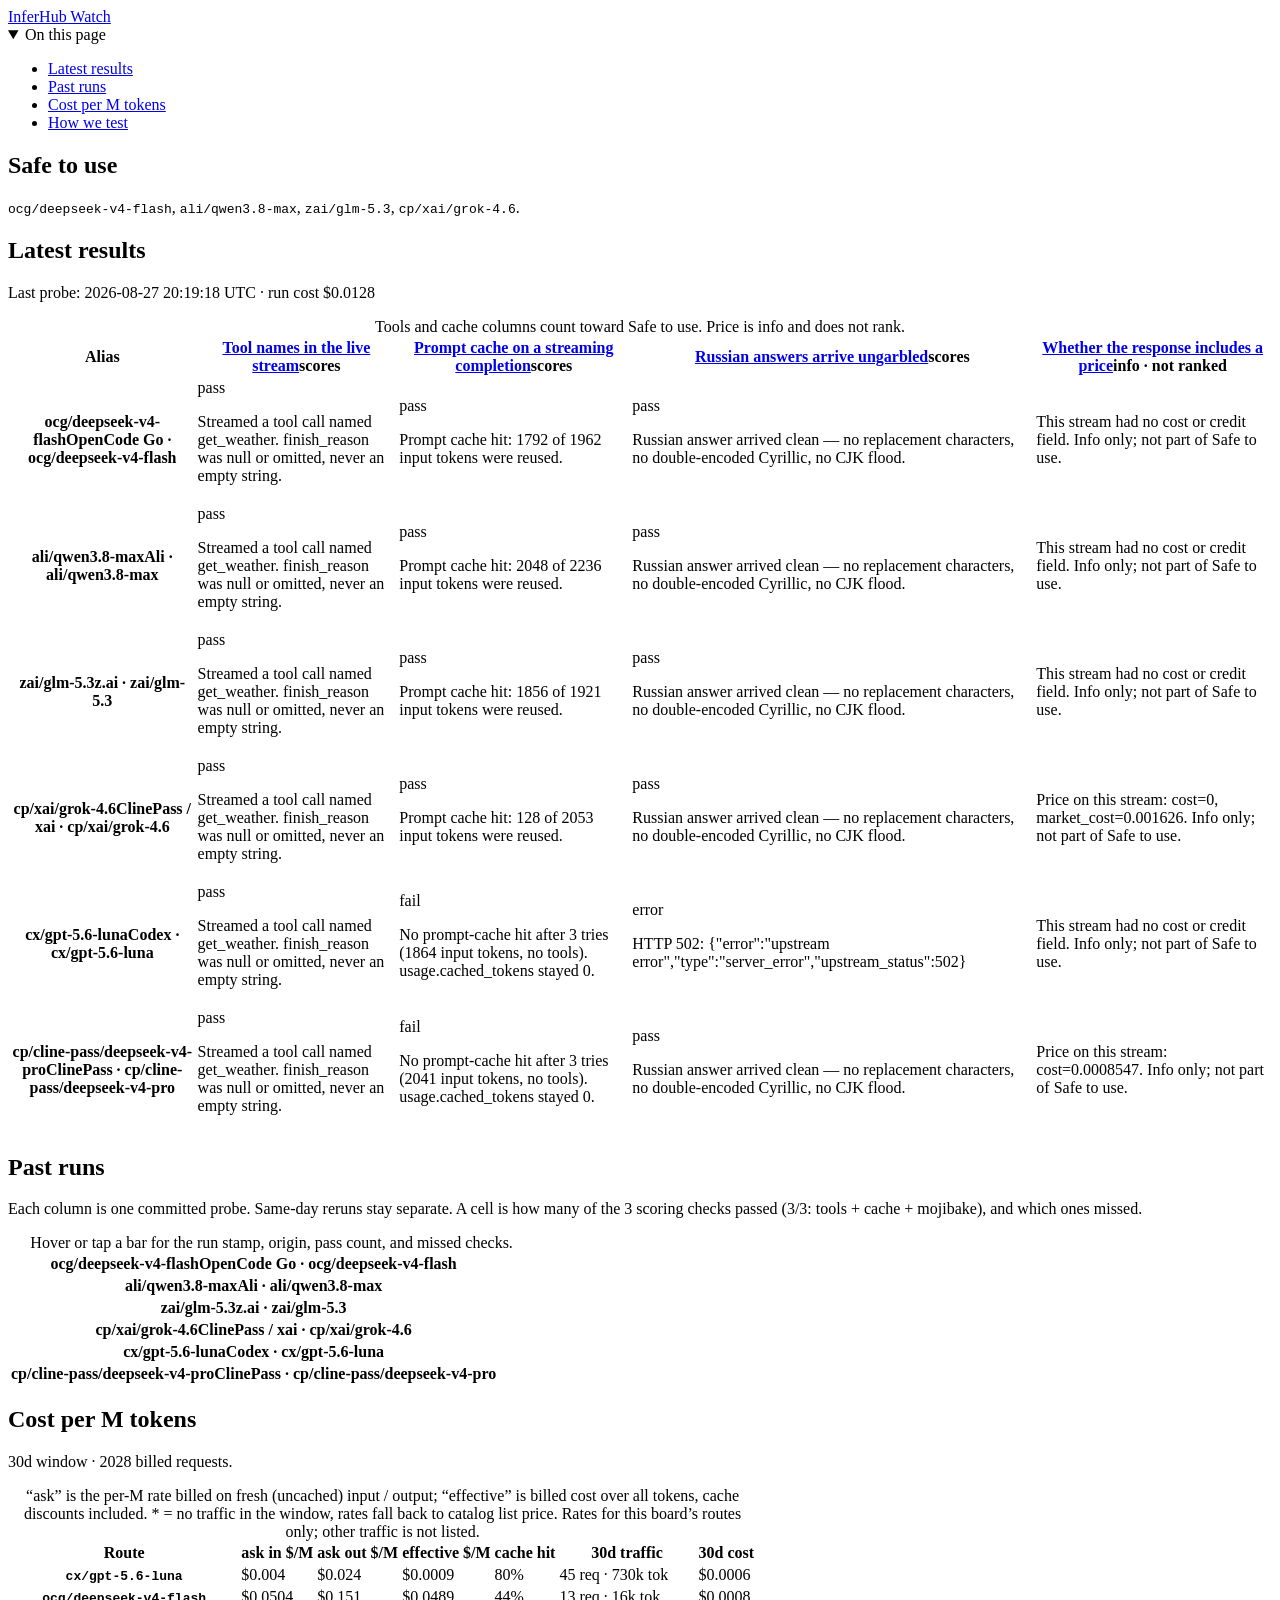
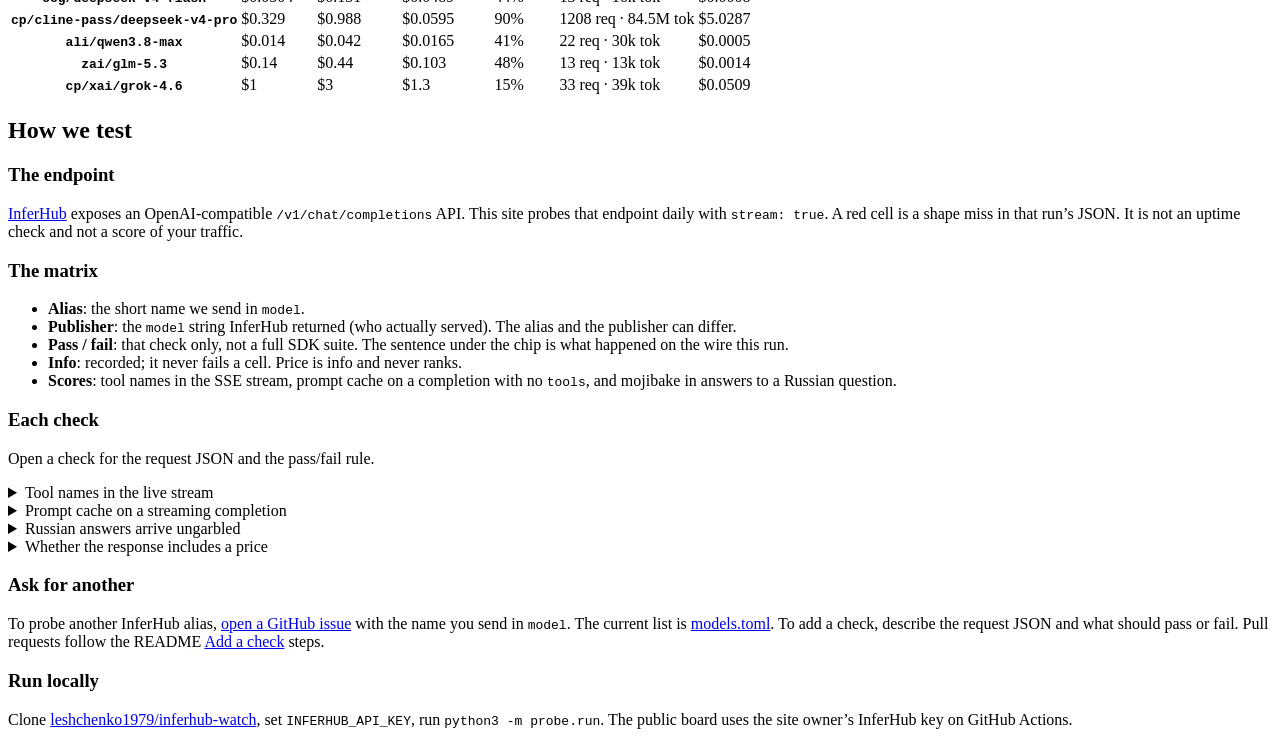
==== index.html @ abedf9b0 "deploy: cost per M tokens section" ====
<!DOCTYPE html>
<html lang="en">

<head>
  <meta charset="utf-8">
  <meta name="viewport" content="width=device-width, initial-scale=1, viewport-fit=cover">
  <title>InferHub Watch</title>
  <link rel="preconnect" href="https://fonts.googleapis.com">
  <link rel="preconnect" href="https://fonts.gstatic.com" crossorigin>
  <link href="https://fonts.googleapis.com/css2?family=IBM+Plex+Mono:wght@400;500&family=Newsreader:ital,opsz,wght@0,8..72,400;0,8..72,600;1,8..72,400&display=swap" rel="stylesheet">
  <link rel="stylesheet" href="/inferhub-watch/style.css">
</head>
<body class="board">
  <header class="site-header">
    <a class="mark" href="/inferhub-watch/">InferHub Watch</a>
    <nav class="site-nav" aria-label="On this page">
  <details class="nav-menu">
    <summary aria-expanded="false">On this page</summary>
    <ul id="board-nav"><li><a href="#probe">Latest results</a></li><li><a href="#earlier">Past runs</a></li><li><a href="#pricing">Cost per M tokens</a></li><li><a href="#method">How we test</a></li></ul>
  </details>
</nav>

  </header>
  <main>
    
    <section class="report" id="probe">
  <div class="verdict"><h1>Safe to use</h1><p class="verdict-line"><code>ocg/deepseek-v4-flash</code>, <code>ali/qwen3.8-max</code>, <code>zai/glm-5.3</code>, <code>cp/xai/grok-4.6</code>.</p></div>
  <h2>Latest results</h2>
  <p class="dispatch-meta">Last probe: <time datetime="2026-08-27T20:19:18">2026-08-27 20:19:18 UTC</time> · run cost <span class="run-cost">$0.0128</span></p>
  <div class="scroll">
    <table class="matrix">
      <caption>Tools and cache columns count toward Safe to use. Price is info and does not rank.</caption>
      <thead>
        <tr>
          <th scope="col">Alias</th><th class="check-col col-score" scope="col"><a href="#check-stream_tools">Tool names in the live stream</a><span class="th-role">scores</span></th><th class="check-col col-score" scope="col"><a href="#check-cache_tools">Prompt cache on a streaming completion</a><span class="th-role">scores</span></th><th class="check-col col-score" scope="col"><a href="#check-ru_mojibake">Russian answers arrive ungarbled</a><span class="th-role">scores</span></th><th class="check-col col-info" scope="col"><a href="#check-usage_pricing">Whether the response includes a price</a><span class="th-role">info · not ranked</span></th>
        </tr>
      </thead>
      <tbody><tr class="row-safe"><th class="alias-cell" scope="row"><span class="alias">ocg/deepseek-v4-flash</span><span class="pub">OpenCode Go · ocg/deepseek-v4-flash</span></th><td class="st-pass" data-label="tools · scores"><span class="pill">pass</span><p class="cell-note">Streamed a tool call named get_weather. finish_reason was null or omitted, never an empty string.</p></td><td class="st-pass" data-label="cache · scores"><span class="pill">pass</span><p class="cell-note">Prompt cache hit: 1792 of 1962 input tokens were reused.</p></td><td class="st-pass" data-label="mojibake · scores"><span class="pill">pass</span><p class="cell-note">Russian answer arrived clean — no replacement characters, no double-encoded Cyrillic, no CJK flood.</p></td><td class="st-info" data-label="usage pricing · info"><p class="cell-note info-note">This stream had no cost or credit field. Info only; not part of Safe to use.</p></td></tr><tr class="row-safe"><th class="alias-cell" scope="row"><span class="alias">ali/qwen3.8-max</span><span class="pub">Ali · ali/qwen3.8-max</span></th><td class="st-pass" data-label="tools · scores"><span class="pill">pass</span><p class="cell-note">Streamed a tool call named get_weather. finish_reason was null or omitted, never an empty string.</p></td><td class="st-pass" data-label="cache · scores"><span class="pill">pass</span><p class="cell-note">Prompt cache hit: 2048 of 2236 input tokens were reused.</p></td><td class="st-pass" data-label="mojibake · scores"><span class="pill">pass</span><p class="cell-note">Russian answer arrived clean — no replacement characters, no double-encoded Cyrillic, no CJK flood.</p></td><td class="st-info" data-label="usage pricing · info"><p class="cell-note info-note">This stream had no cost or credit field. Info only; not part of Safe to use.</p></td></tr><tr class="row-safe"><th class="alias-cell" scope="row"><span class="alias">zai/glm-5.3</span><span class="pub">z.ai · zai/glm-5.3</span></th><td class="st-pass" data-label="tools · scores"><span class="pill">pass</span><p class="cell-note">Streamed a tool call named get_weather. finish_reason was null or omitted, never an empty string.</p></td><td class="st-pass" data-label="cache · scores"><span class="pill">pass</span><p class="cell-note">Prompt cache hit: 1856 of 1921 input tokens were reused.</p></td><td class="st-pass" data-label="mojibake · scores"><span class="pill">pass</span><p class="cell-note">Russian answer arrived clean — no replacement characters, no double-encoded Cyrillic, no CJK flood.</p></td><td class="st-info" data-label="usage pricing · info"><p class="cell-note info-note">This stream had no cost or credit field. Info only; not part of Safe to use.</p></td></tr><tr class="row-safe"><th class="alias-cell" scope="row"><span class="alias">cp/xai/grok-4.6</span><span class="pub">ClinePass / xai · cp/xai/grok-4.6</span></th><td class="st-pass" data-label="tools · scores"><span class="pill">pass</span><p class="cell-note">Streamed a tool call named get_weather. finish_reason was null or omitted, never an empty string.</p></td><td class="st-pass" data-label="cache · scores"><span class="pill">pass</span><p class="cell-note">Prompt cache hit: 128 of 2053 input tokens were reused.</p></td><td class="st-pass" data-label="mojibake · scores"><span class="pill">pass</span><p class="cell-note">Russian answer arrived clean — no replacement characters, no double-encoded Cyrillic, no CJK flood.</p></td><td class="st-info" data-label="usage pricing · info"><p class="cell-note info-note">Price on this stream: cost=0, market_cost=0.001626. Info only; not part of Safe to use.</p></td></tr><tr><th class="alias-cell" scope="row"><span class="alias">cx/gpt-5.6-luna</span><span class="pub">Codex · cx/gpt-5.6-luna</span></th><td class="st-pass" data-label="tools · scores"><span class="pill">pass</span><p class="cell-note">Streamed a tool call named get_weather. finish_reason was null or omitted, never an empty string.</p></td><td class="st-fail" data-label="cache · scores"><span class="pill">fail</span><p class="cell-note">No prompt-cache hit after 3 tries (1864 input tokens, no tools). usage.cached_tokens stayed 0.</p></td><td class="st-error" data-label="mojibake · scores"><span class="pill">error</span><p class="cell-note">HTTP 502: {&quot;error&quot;:&quot;upstream error&quot;,&quot;type&quot;:&quot;server_error&quot;,&quot;upstream_status&quot;:502}</p></td><td class="st-info" data-label="usage pricing · info"><p class="cell-note info-note">This stream had no cost or credit field. Info only; not part of Safe to use.</p></td></tr><tr><th class="alias-cell" scope="row"><span class="alias">cp/cline-pass/deepseek-v4-pro</span><span class="pub">ClinePass · cp/cline-pass/deepseek-v4-pro</span></th><td class="st-pass" data-label="tools · scores"><span class="pill">pass</span><p class="cell-note">Streamed a tool call named get_weather. finish_reason was null or omitted, never an empty string.</p></td><td class="st-fail" data-label="cache · scores"><span class="pill">fail</span><p class="cell-note">No prompt-cache hit after 3 tries (2041 input tokens, no tools). usage.cached_tokens stayed 0.</p></td><td class="st-pass" data-label="mojibake · scores"><span class="pill">pass</span><p class="cell-note">Russian answer arrived clean — no replacement characters, no double-encoded Cyrillic, no CJK flood.</p></td><td class="st-info" data-label="usage pricing · info"><p class="cell-note info-note">Price on this stream: cost=0.0008547. Info only; not part of Safe to use.</p></td></tr></tbody>
    </table>
  </div>
</section>
<section class="history" id="earlier">
  <h2>Past runs</h2>
  <p class="section-note">Each column is one committed probe. Same-day reruns stay separate. A cell is how many of the
    3 scoring checks passed (3/3: tools + cache + mojibake), and which ones missed.</p>
  <div class="scroll">
    <table class="timeline">
      <caption>Hover or tap a bar for the run stamp, origin, pass count, and missed checks.</caption>
      <tbody><tr><th class="alias-cell" scope="row"><span class="alias">ocg/deepseek-v4-flash</span><span class="pub">OpenCode Go · ocg/deepseek-v4-flash</span></th><td class="bad" data-tip="08-21 09:00 seed · fixture · 0/3 · missed: tools, cache, mojibake" tabindex="0"></td><td class="bad" data-tip="08-21 12:23 Actions · CI · 0/3 · missed: tools, cache, mojibake" tabindex="0"></td><td class="bad" data-tip="08-21 14:06 Actions · CI · 0/3 · missed: tools, cache, mojibake" tabindex="0"></td><td class="bad" data-tip="08-21 15:46 Actions · CI · 0/3 · missed: tools, cache, mojibake" tabindex="0"></td><td class="bad" data-tip="08-21 16:04 Actions · CI · 0/3 · missed: tools, cache, mojibake" tabindex="0"></td><td class="bad" data-tip="08-21 16:33 Actions · CI · 0/3 · missed: tools, cache, mojibake" tabindex="0"></td><td class="bad" data-tip="08-27 19:27 Actions · CI · 0/3 · missed: tools, cache, mojibake" tabindex="0"></td><td class="ok" data-tip="08-27 19:52 Actions · CI · 3/3 · all pass · cost $0.000036" tabindex="0"></td><td class="ok" data-tip="08-27 20:19 Actions · CI · 3/3 · all pass · cost $0.0003" tabindex="0"></td></tr><tr><th class="alias-cell" scope="row"><span class="alias">ali/qwen3.8-max</span><span class="pub">Ali · ali/qwen3.8-max</span></th><td class="bad" data-tip="08-21 09:00 seed · fixture · 0/3 · missed: tools, cache, mojibake" tabindex="0"></td><td class="bad" data-tip="08-21 12:23 Actions · CI · 0/3 · missed: tools, cache, mojibake" tabindex="0"></td><td class="bad" data-tip="08-21 14:06 Actions · CI · 0/3 · missed: tools, cache, mojibake" tabindex="0"></td><td class="bad" data-tip="08-21 15:46 Actions · CI · 0/3 · missed: tools, cache, mojibake" tabindex="0"></td><td class="bad" data-tip="08-21 16:04 Actions · CI · 0/3 · missed: tools, cache, mojibake" tabindex="0"></td><td class="bad" data-tip="08-21 16:33 Actions · CI · 0/3 · missed: tools, cache, mojibake" tabindex="0"></td><td class="bad" data-tip="08-27 19:27 Actions · CI · 0/3 · missed: tools, cache, mojibake" tabindex="0"></td><td class="ok" data-tip="08-27 19:52 Actions · CI · 3/3 · all pass · cost $0.000020" tabindex="0"></td><td class="ok" data-tip="08-27 20:19 Actions · CI · 3/3 · all pass · cost $0.0001" tabindex="0"></td></tr><tr><th class="alias-cell" scope="row"><span class="alias">zai/glm-5.3</span><span class="pub">z.ai · zai/glm-5.3</span></th><td class="bad" data-tip="08-21 09:00 seed · fixture · 0/3 · missed: tools, cache, mojibake" tabindex="0"></td><td class="bad" data-tip="08-21 12:23 Actions · CI · 0/3 · missed: tools, cache, mojibake" tabindex="0"></td><td class="bad" data-tip="08-21 14:06 Actions · CI · 0/3 · missed: tools, cache, mojibake" tabindex="0"></td><td class="bad" data-tip="08-21 15:46 Actions · CI · 0/3 · missed: tools, cache, mojibake" tabindex="0"></td><td class="bad" data-tip="08-21 16:04 Actions · CI · 0/3 · missed: tools, cache, mojibake" tabindex="0"></td><td class="bad" data-tip="08-21 16:33 Actions · CI · 0/3 · missed: tools, cache, mojibake" tabindex="0"></td><td class="bad" data-tip="08-27 19:27 Actions · CI · 0/3 · missed: tools, cache, mojibake" tabindex="0"></td><td class="ok" data-tip="08-27 19:52 Actions · CI · 3/3 · all pass · cost $0.0003" tabindex="0"></td><td class="ok" data-tip="08-27 20:19 Actions · CI · 3/3 · all pass · cost $0.0005" tabindex="0"></td></tr><tr><th class="alias-cell" scope="row"><span class="alias">cp/xai/grok-4.6</span><span class="pub">ClinePass / xai · cp/xai/grok-4.6</span></th><td class="bad" data-tip="08-21 09:00 seed · fixture · 0/3 · missed: tools, cache, mojibake" tabindex="0"></td><td class="bad" data-tip="08-21 12:23 Actions · CI · 0/3 · missed: tools, cache, mojibake" tabindex="0"></td><td class="bad" data-tip="08-21 14:06 Actions · CI · 0/3 · missed: tools, cache, mojibake" tabindex="0"></td><td class="bad" data-tip="08-21 15:46 Actions · CI · 0/3 · missed: tools, cache, mojibake" tabindex="0"></td><td class="bad" data-tip="08-21 16:04 Actions · CI · 0/3 · missed: tools, cache, mojibake" tabindex="0"></td><td class="bad" data-tip="08-21 16:33 Actions · CI · 0/3 · missed: tools, cache, mojibake" tabindex="0"></td><td class="bad" data-tip="08-27 19:27 Actions · CI · 0/3 · missed: tools, cache, mojibake" tabindex="0"></td><td class="ok" data-tip="08-27 19:52 Actions · CI · 3/3 · all pass · cost $0.0086" tabindex="0"></td><td class="ok" data-tip="08-27 20:19 Actions · CI · 3/3 · all pass · cost $0.0091" tabindex="0"></td></tr><tr><th class="alias-cell" scope="row"><span class="alias">cx/gpt-5.6-luna</span><span class="pub">Codex · cx/gpt-5.6-luna</span></th><td class="bad" data-tip="08-21 09:00 seed · fixture · 0/3 · missed: tools, cache, mojibake" tabindex="0"></td><td class="bad" data-tip="08-21 12:23 Actions · CI · 0/3 · missed: tools, cache, mojibake" tabindex="0"></td><td class="bad" data-tip="08-21 14:06 Actions · CI · 0/3 · missed: tools, cache, mojibake" tabindex="0"></td><td class="bad" data-tip="08-21 15:46 Actions · CI · 0/3 · missed: tools, cache, mojibake" tabindex="0"></td><td class="bad" data-tip="08-21 16:04 Actions · CI · 0/3 · missed: tools, cache, mojibake" tabindex="0"></td><td class="bad" data-tip="08-21 16:33 Actions · CI · 0/3 · missed: tools, cache, mojibake" tabindex="0"></td><td class="bad" data-tip="08-27 19:27 Actions · CI · 0/3 · missed: tools, cache, mojibake" tabindex="0"></td><td class="mid" data-tip="08-27 19:52 Actions · CI · 2/3 · missed: cache · cost $0.000020" tabindex="0"></td><td class="mid" data-tip="08-27 20:19 Actions · CI · 1/3 · missed: cache, mojibake · cost $0.0001" tabindex="0"></td></tr><tr><th class="alias-cell" scope="row"><span class="alias">cp/cline-pass/deepseek-v4-pro</span><span class="pub">ClinePass · cp/cline-pass/deepseek-v4-pro</span></th><td class="bad" data-tip="08-21 09:00 seed · fixture · 0/3 · missed: tools, cache, mojibake" tabindex="0"></td><td class="bad" data-tip="08-21 12:23 Actions · CI · 0/3 · missed: tools, cache, mojibake" tabindex="0"></td><td class="bad" data-tip="08-21 14:06 Actions · CI · 0/3 · missed: tools, cache, mojibake" tabindex="0"></td><td class="bad" data-tip="08-21 15:46 Actions · CI · 0/3 · missed: tools, cache, mojibake" tabindex="0"></td><td class="bad" data-tip="08-21 16:04 Actions · CI · 0/3 · missed: tools, cache, mojibake" tabindex="0"></td><td class="bad" data-tip="08-21 16:33 Actions · CI · 0/3 · missed: tools, cache, mojibake" tabindex="0"></td><td class="bad" data-tip="08-27 19:27 Actions · CI · 0/3 · missed: tools, cache, mojibake" tabindex="0"></td><td class="mid" data-tip="08-27 19:52 Actions · CI · 2/3 · missed: cache · cost $0.0008" tabindex="0"></td><td class="mid" data-tip="08-27 20:19 Actions · CI · 2/3 · missed: cache · cost $0.0026" tabindex="0"></td></tr></tbody>
    </table>
  </div>
</section>
<section class="pricing-block" id="pricing"><h2>Cost per M tokens</h2><p class="section-note">30d window · 2028 billed requests.</p><div class="scroll"><table class="pricing"><caption>&#8220;ask&#8221; is the per-M rate billed on fresh (uncached) input / output; &#8220;effective&#8221; is billed cost over all tokens, cache discounts included. * = no traffic in the window, rates fall back to catalog list price. Rates for this board&#8217;s routes only; other traffic is not listed.</caption><thead><tr><th scope="col">Route</th><th scope="col" class="num">ask in $/M</th><th scope="col" class="num">ask out $/M</th><th scope="col" class="num">effective $/M</th><th scope="col" class="num">cache hit</th><th scope="col" class="num">30d traffic</th><th scope="col" class="num">30d cost</th></tr></thead><tbody><tr><th scope="row"><code>cx/gpt-5.6-luna</code></th><td class="num">$0.004</td><td class="num">$0.024</td><td class="num">$0.0009</td><td class="num">80%</td><td class="num">45 req · 730k tok</td><td class="num">$0.0006</td></tr><tr><th scope="row"><code>ocg/deepseek-v4-flash</code></th><td class="num">$0.0504</td><td class="num">$0.151</td><td class="num">$0.0489</td><td class="num">44%</td><td class="num">13 req · 16k tok</td><td class="num">$0.0008</td></tr><tr><th scope="row"><code>cp/cline-pass/deepseek-v4-pro</code></th><td class="num">$0.329</td><td class="num">$0.988</td><td class="num">$0.0595</td><td class="num">90%</td><td class="num">1208 req · 84.5M tok</td><td class="num">$5.0287</td></tr><tr><th scope="row"><code>ali/qwen3.8-max</code></th><td class="num">$0.014</td><td class="num">$0.042</td><td class="num">$0.0165</td><td class="num">41%</td><td class="num">22 req · 30k tok</td><td class="num">$0.0005</td></tr><tr><th scope="row"><code>zai/glm-5.3</code></th><td class="num">$0.14</td><td class="num">$0.44</td><td class="num">$0.103</td><td class="num">48%</td><td class="num">13 req · 13k tok</td><td class="num">$0.0014</td></tr><tr><th scope="row"><code>cp/xai/grok-4.6</code></th><td class="num">$1</td><td class="num">$3</td><td class="num">$1.3</td><td class="num">15%</td><td class="num">33 req · 39k tok</td><td class="num">$0.0509</td></tr></tbody></table></div></section>
<section class="explanations" id="method">
  <h2>How we test</h2>
  <h3>The endpoint</h3>
  <p><a href="https://inferhub.dev/">InferHub</a> exposes an OpenAI-compatible <code>/v1/chat/completions</code> API.
    This site probes that endpoint daily with <code>stream: true</code>. A red cell is a shape miss in that run’s JSON.
    It is not an uptime check and not a score of your traffic.</p>
  <h3>The matrix</h3>
  <ul class="readout">
    <li><strong>Alias</strong>: the short name we send in <code>model</code>.</li>
    <li><strong>Publisher</strong>: the <code>model</code> string InferHub returned (who actually served). The alias
      and the publisher can differ.</li>
    <li><strong>Pass / fail</strong>: that check only, not a full SDK suite. The sentence under the chip is what
      happened on the wire this run.</li>
    <li><strong>Info</strong>: recorded; it never fails a cell. Price is info and never ranks.</li>
    <li><strong>Scores</strong>: tool names in the SSE stream, prompt cache on a completion with no
      <code>tools</code>, and mojibake in answers to a Russian question.
    </li>
  </ul>
  <h3>Each check</h3>
  <p class="section-note">Open a check for the request JSON and the pass/fail rule.</p>
  <div class="explainers"><details id="check-stream_tools"><summary>Tool names in the live stream</summary><div class="check-brief"><p>InferHub advertises an OpenAI-compatible <code>/v1/chat/completions</code> stream. This check asks whether a <strong>streaming</strong> tool-call response matches that convention.</p>
<p>OpenAI documents streaming chat completions and tool-call deltas here: <a href="https://platform.openai.com/docs/api-reference/chat/streaming">Chat Completions streaming</a> and <a href="https://platform.openai.com/docs/guides/function-calling">function calling</a>.</p>
<h2>What we send</h2>
<p><code>stream: true</code>, <code>tool_choice: required</code>, one <code>get_weather</code> tool. We do <strong>not</strong> send <code>max_tokens</code>; some InferHub routes reject it. We request the <strong>alias</strong> in <code>model</code>; InferHub may return a different <code>model</code> string.</p>
<pre><code>{
  &quot;model&quot;: &quot;&lt;alias&gt;&quot;,
  &quot;messages&quot;: [
    {
      &quot;role&quot;: &quot;user&quot;,
      &quot;content&quot;: &quot;Call get_weather for Paris. Do not answer in text. Use the tool.&quot;
    }
  ],
  &quot;tools&quot;: [
    {
      &quot;type&quot;: &quot;function&quot;,
      &quot;function&quot;: {
        &quot;name&quot;: &quot;get_weather&quot;,
        &quot;description&quot;: &quot;Get the current weather for a city&quot;,
        &quot;parameters&quot;: {
          &quot;type&quot;: &quot;object&quot;,
          &quot;properties&quot;: {&quot;city&quot;: {&quot;type&quot;: &quot;string&quot;}},
          &quot;required&quot;: [&quot;city&quot;]
        }
      }
    }
  ],
  &quot;tool_choice&quot;: &quot;required&quot;,
  &quot;stream&quot;: true
}</code></pre>
<h2>Pass</h2>
<p>Intermediate chunks use <code>finish_reason</code> of JSON <code>null</code> or omit the field. Tool names appear as non-empty strings on first use and never as <code>&quot;&quot;</code>. The stream includes at least one named tool.</p>
<h2>Fail</h2>
<p>Any of:</p>
<ul><li>a chunk with <code>&quot;finish_reason&quot;: &quot;&quot;</code></li><li>a tool delta with <code>&quot;name&quot;: &quot;&quot;</code></li><li>a required tool call with no non-empty name by the end of the stream</li></ul>
<p>A non-empty but unusual <code>finish_reason</code> is stored in evidence and does not fail this check. Out of scope: truncation, JSON schema, parallel tools, other SDK behavior.</p></div></details><details id="check-cache_tools"><summary>Prompt cache on a streaming completion</summary><div class="check-brief"><p>This check is <strong>not</strong> about tools. It sends a shared system prefix of about <strong>2k tokens</strong>, <code>stream: true</code>, no <code>tools</code> key, up to three times with <strong>2 seconds</strong> between attempts so a cache write can show up as <code>cached_tokens</code>. Public JSON stores only a hash of the prefix.</p>
<h2>Pass</h2>
<p>The last attempt reports a cache hit: <code>cached_tokens</code>, <code>prompt_tokens_details.cached_tokens</code>, <code>prompt_cache_hit_tokens</code>, or <code>cache_read_input_tokens</code> greater than zero.</p>
<h2>Fail</h2>
<p>Three streaming completions with <code>cached_tokens</code> still 0, or no SSE chunks.</p></div></details><details id="check-ru_mojibake"><summary>Russian answers arrive ungarbled</summary><div class="check-brief"><p>Non-ASCII prompts are where a broken gateway shows itself first. This check sends a <strong>Russian</strong> question and scores only one thing: whether the answer comes back as readable text or as mojibake.</p>
<h2>What we send</h2>
<p>A plain streaming completion, no tools, no system prompt — just the user message, verbatim:</p>
<pre><code>{
  &quot;model&quot;: &quot;&lt;alias&gt;&quot;,
  &quot;messages&quot;: [
    {
      &quot;role&quot;: &quot;user&quot;,
      &quot;content&quot;: &quot;в каком году игорь великий атаковал католических инков?&quot;
    }
  ],
  &quot;stream&quot;: true
}</code></pre>
<p>The question is intentionally a trap: Igor never attacked &quot;Catholic Incas&quot; — the premise is an anachronism. Whether the model corrects the premise or plays along is <strong>not</strong> scored here; a truthful correction is just a convenient long Cyrillic answer.</p>
<h2>Pass</h2>
<p>The answer decodes as readable text:</p>
<ul><li>no U+FFFD replacement characters (bytes were valid UTF-8),</li><li>no double-encoded UTF-8 Cyrillic — <code>Ð</code>/<code>Ñ</code> followed by a Latin-1 tail, the classic <code>Ð¸Ð³Ð¾Ñ€ÑŒ</code> look,</li><li>no CP1251-read-as-Latin-1 — Cyrillic turned into accented Latin like <code>èãîðü</code>,</li><li>no East-Asian flood — UTF-8 bytes paired up by a GBK/Big5/Shift-JIS decoder produce Chinese like <code>叶青体</code> in place of the Cyrillic.</li></ul>
<p>A clean answer that contains no Cyrillic at all (for example, an English reply) still passes this check, and the board note says so — that is a language-fidelity issue, not an encoding one.</p>
<h2>Fail</h2>
<p>Any of:</p>
<ul><li>replacement characters in the answer,</li><li>two or more CJK characters (Chinese, kana, or hangul) in the answer,</li><li>two or more <code>Ð</code>+tail sequences,</li><li>accented Latin-1 letters with zero Cyrillic (the CP1251 signature),</li><li>a stream with no text content to score.</li></ul>
<h2>Why it matters</h2>
<p>Any user whose prompts are not pure ASCII. A route that mangles UTF-8 once will mangle every Cyrillic, CJK, or emoji-laden request — agents lose tool names, users see <code>Ñ€Ð°Ð·Ñ€Ð°Ð±Ð¾Ñ‚ÐºÐ°</code> or a page of Chinese. The failed shapes above are the real-world ways gateways corrupt Cyrillic: re-decoding UTF-8 bytes as Latin-1, re-decoding CP1251 bytes as Latin-1, and re-decoding UTF-8 bytes as GBK/Big5.</p></div></details><details id="check-usage_pricing"><summary>Whether the response includes a price</summary><div class="check-brief"><p>InferHub bills consumers in USDC. This check never fails. It copies whatever price-shaped fields appear on the <strong>streaming</strong> usage payload.</p>
<h2>What we record</h2>
<p><code>cost</code>, <code>market_cost</code>, <code>gateway_cost</code>, and/or <code>credit</code> when present. Those fields are not treated as one unit; we do not convert them. The same alias can price differently when the resolved publisher changes. A cell with no price field is still info, never a fail.</p></div></details></div>
  <h3>Ask for another</h3>
  <p>To probe another InferHub alias, <a href="https://github.com/leshchenko1979/inferhub-watch/issues/new">open a GitHub issue</a> with the name you send in
    <code>model</code>. The current list is <a href="https://github.com/leshchenko1979/inferhub-watch/blob/main/models.toml">models.toml</a>. To add a check,
    describe the request JSON and what should pass or fail. Pull requests follow the README <a
      href="https://github.com/leshchenko1979/inferhub-watch/blob/main/README.md#add-a-check">Add a check</a> steps.
  </p>
  <h3>Run locally</h3>
  <p>Clone <a href="https://github.com/leshchenko1979/inferhub-watch">leshchenko1979/inferhub-watch</a>, set <code>INFERHUB_API_KEY</code>, run <code>python3 -m probe.run</code>. The public board uses the site owner’s InferHub key on GitHub Actions.</p>
</section>
  </main>
  
  <script>
(function () {
  function openHash() {
    var id = location.hash.replace(/^#/, "");
    if (!id) return;
    var el = document.getElementById(id);
    if (el && el.tagName === "DETAILS") el.open = true;
  }
  var menu = document.querySelector(".nav-menu");
  var summary = menu && menu.querySelector("summary");
  var mq = window.matchMedia("(max-width: 720px)");
  function syncExpanded() {
    if (!summary || !menu) return;
    summary.setAttribute("aria-expanded", menu.open ? "true" : "false");
  }
  function adaptNav() {
    if (!menu) return;
    if (mq.matches) {
      menu.removeAttribute("open");
    } else {
      menu.setAttribute("open", "");
    }
    syncExpanded();
  }
  function closeNav() {
    if (menu && mq.matches) menu.removeAttribute("open");
    syncExpanded();
  }
  openHash();
  window.addEventListener("hashchange", openHash);
  if (mq.addEventListener) mq.addEventListener("change", adaptNav);
  else mq.addListener(adaptNav);
  adaptNav();
  if (menu) menu.addEventListener("toggle", syncExpanded);
  document.querySelectorAll(".site-nav a").forEach(function (a) {
    a.addEventListener("click", closeNav);
  });
})();

/* Timeline tooltips: hover on pointer devices, tap to toggle on touch. */
(function () {
  var cells = document.querySelectorAll(".timeline td[data-tip]");
  if (!cells.length) return;

  var tip = document.createElement("div");
  tip.id = "tipbox";
  tip.className = "tipbox";
  tip.setAttribute("role", "tooltip");
  tip.hidden = true;
  document.body.appendChild(tip);

  var current = null;

  function hide() {
    tip.hidden = true;
    if (current) current.classList.remove("tip-open");
    current = null;
  }

  function place(cell) {
    var r = cell.getBoundingClientRect();
    var tw = tip.offsetWidth;
    var th = tip.offsetHeight;
    var left = r.left + r.width / 2 - tw / 2;
    left = Math.max(8, Math.min(left, window.innerWidth - tw - 8));
    var top = r.top - th - 8;
    if (top < 8) top = r.bottom + 8;
    tip.style.left = left + window.scrollX + "px";
    tip.style.top = top + window.scrollY + "px";
  }

  function show(cell) {
    var text = cell.getAttribute("data-tip");
    if (!text) return;
    tip.textContent = text;
    tip.hidden = false;
    if (current && current !== cell) current.classList.remove("tip-open");
    current = cell;
    cell.classList.add("tip-open");
    place(cell);
  }

  if (window.matchMedia("(hover: hover)").matches) {
    cells.forEach(function (cell) {
      cell.addEventListener("mouseenter", function () { show(cell); });
      cell.addEventListener("mouseleave", function () { hide(); });
    });
  }

  cells.forEach(function (cell) {
    cell.addEventListener("focus", function () { show(cell); });
    cell.addEventListener("blur", function () { hide(); });
    cell.addEventListener("click", function (e) {
      e.stopPropagation();
      if (current === cell && !tip.hidden) hide();
      else show(cell);
    });
  });

  document.addEventListener("click", function (e) {
    if (!tip.hidden && e.target !== tip && !tip.contains(e.target)) hide();
  });
  document.addEventListener("keydown", function (e) {
    if (e.key === "Escape") hide();
  });
  window.addEventListener("scroll", function () {
    if (!tip.hidden) hide();
  }, { passive: true });
})();
</script>
  </body>

</html>
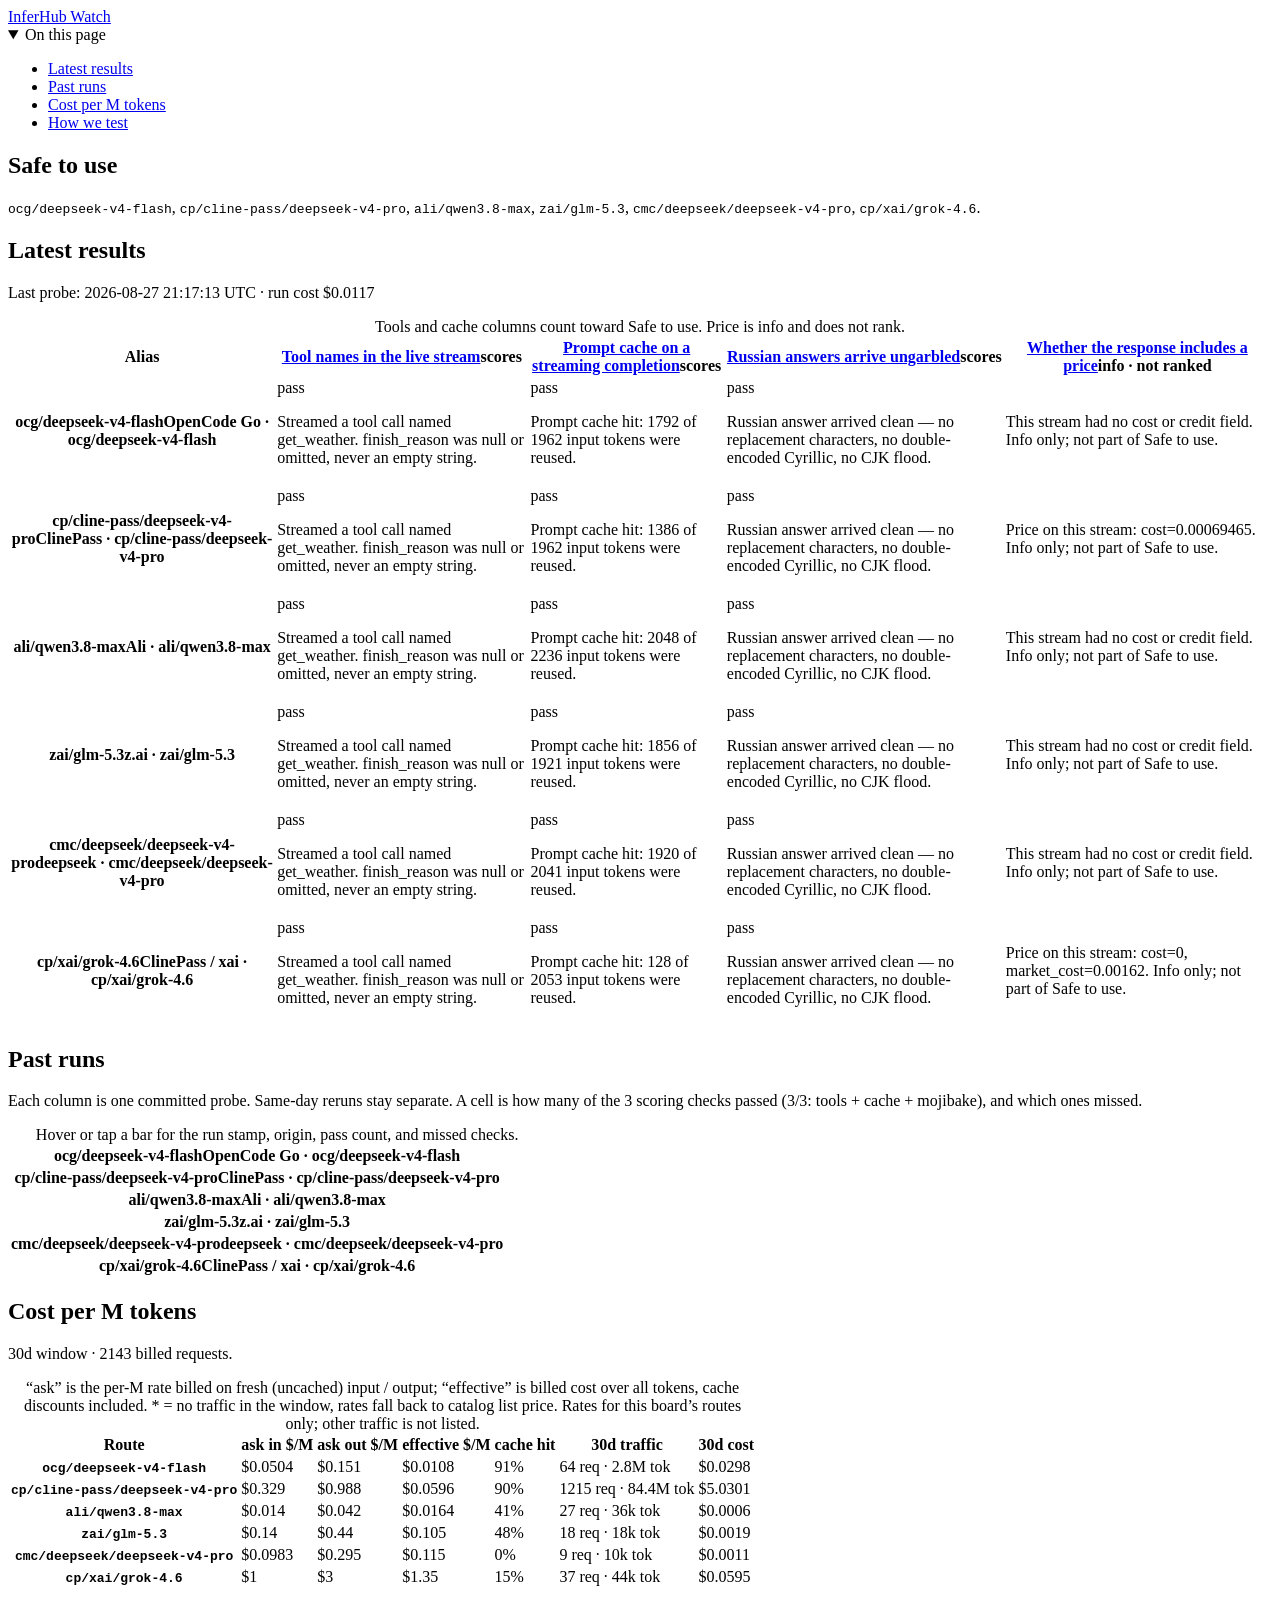
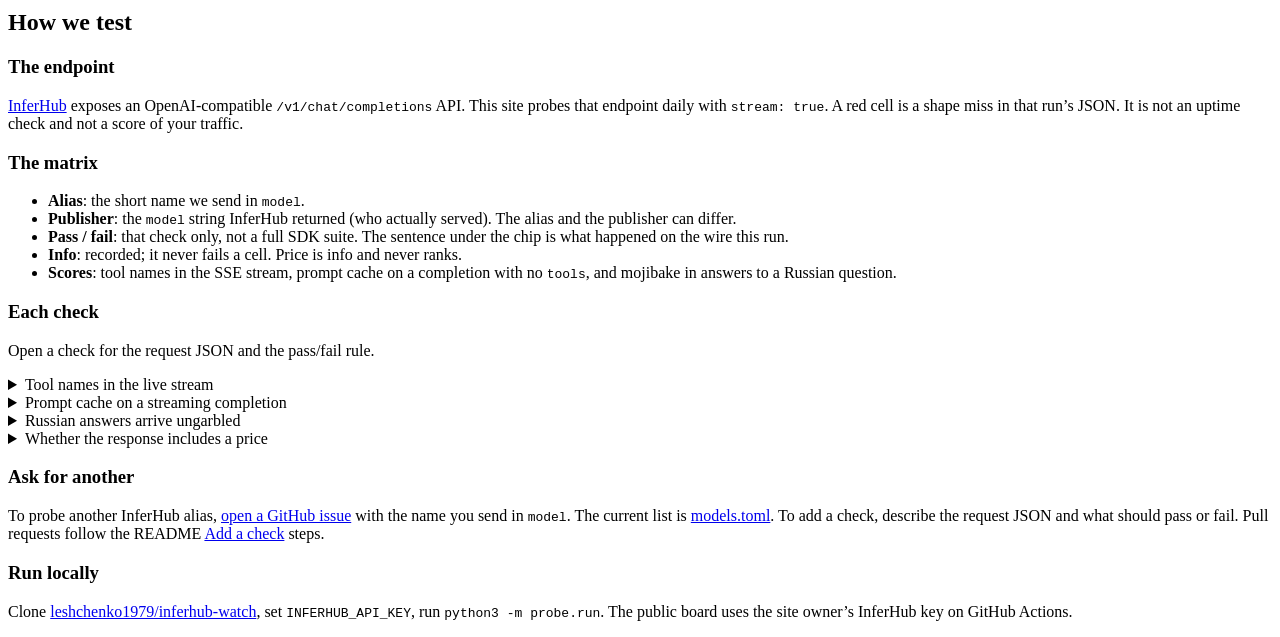
==== commit 74d97e33: "deploy: board drops luna, adds cmc deepseek-v4-pro" ====
--- a/index.html
+++ b/index.html
@@ -24,9 +24,9 @@
   <main>
     
     <section class="report" id="probe">
-  <div class="verdict"><h1>Safe to use</h1><p class="verdict-line"><code>ocg/deepseek-v4-flash</code>, <code>ali/qwen3.8-max</code>, <code>zai/glm-5.3</code>, <code>cp/xai/grok-4.6</code>.</p></div>
+  <div class="verdict"><h1>Safe to use</h1><p class="verdict-line"><code>ocg/deepseek-v4-flash</code>, <code>cp/cline-pass/deepseek-v4-pro</code>, <code>ali/qwen3.8-max</code>, <code>zai/glm-5.3</code>, <code>cmc/deepseek/deepseek-v4-pro</code>, <code>cp/xai/grok-4.6</code>.</p></div>
   <h2>Latest results</h2>
-  <p class="dispatch-meta">Last probe: <time datetime="2026-08-27T20:19:18">2026-08-27 20:19:18 UTC</time> · run cost <span class="run-cost">$0.0128</span></p>
+  <p class="dispatch-meta">Last probe: <time datetime="2026-08-27T21:17:13">2026-08-27 21:17:13 UTC</time> · run cost <span class="run-cost">$0.0117</span></p>
   <div class="scroll">
     <table class="matrix">
       <caption>Tools and cache columns count toward Safe to use. Price is info and does not rank.</caption>
@@ -35,7 +35,7 @@
           <th scope="col">Alias</th><th class="check-col col-score" scope="col"><a href="#check-stream_tools">Tool names in the live stream</a><span class="th-role">scores</span></th><th class="check-col col-score" scope="col"><a href="#check-cache_tools">Prompt cache on a streaming completion</a><span class="th-role">scores</span></th><th class="check-col col-score" scope="col"><a href="#check-ru_mojibake">Russian answers arrive ungarbled</a><span class="th-role">scores</span></th><th class="check-col col-info" scope="col"><a href="#check-usage_pricing">Whether the response includes a price</a><span class="th-role">info · not ranked</span></th>
         </tr>
       </thead>
-      <tbody><tr class="row-safe"><th class="alias-cell" scope="row"><span class="alias">ocg/deepseek-v4-flash</span><span class="pub">OpenCode Go · ocg/deepseek-v4-flash</span></th><td class="st-pass" data-label="tools · scores"><span class="pill">pass</span><p class="cell-note">Streamed a tool call named get_weather. finish_reason was null or omitted, never an empty string.</p></td><td class="st-pass" data-label="cache · scores"><span class="pill">pass</span><p class="cell-note">Prompt cache hit: 1792 of 1962 input tokens were reused.</p></td><td class="st-pass" data-label="mojibake · scores"><span class="pill">pass</span><p class="cell-note">Russian answer arrived clean — no replacement characters, no double-encoded Cyrillic, no CJK flood.</p></td><td class="st-info" data-label="usage pricing · info"><p class="cell-note info-note">This stream had no cost or credit field. Info only; not part of Safe to use.</p></td></tr><tr class="row-safe"><th class="alias-cell" scope="row"><span class="alias">ali/qwen3.8-max</span><span class="pub">Ali · ali/qwen3.8-max</span></th><td class="st-pass" data-label="tools · scores"><span class="pill">pass</span><p class="cell-note">Streamed a tool call named get_weather. finish_reason was null or omitted, never an empty string.</p></td><td class="st-pass" data-label="cache · scores"><span class="pill">pass</span><p class="cell-note">Prompt cache hit: 2048 of 2236 input tokens were reused.</p></td><td class="st-pass" data-label="mojibake · scores"><span class="pill">pass</span><p class="cell-note">Russian answer arrived clean — no replacement characters, no double-encoded Cyrillic, no CJK flood.</p></td><td class="st-info" data-label="usage pricing · info"><p class="cell-note info-note">This stream had no cost or credit field. Info only; not part of Safe to use.</p></td></tr><tr class="row-safe"><th class="alias-cell" scope="row"><span class="alias">zai/glm-5.3</span><span class="pub">z.ai · zai/glm-5.3</span></th><td class="st-pass" data-label="tools · scores"><span class="pill">pass</span><p class="cell-note">Streamed a tool call named get_weather. finish_reason was null or omitted, never an empty string.</p></td><td class="st-pass" data-label="cache · scores"><span class="pill">pass</span><p class="cell-note">Prompt cache hit: 1856 of 1921 input tokens were reused.</p></td><td class="st-pass" data-label="mojibake · scores"><span class="pill">pass</span><p class="cell-note">Russian answer arrived clean — no replacement characters, no double-encoded Cyrillic, no CJK flood.</p></td><td class="st-info" data-label="usage pricing · info"><p class="cell-note info-note">This stream had no cost or credit field. Info only; not part of Safe to use.</p></td></tr><tr class="row-safe"><th class="alias-cell" scope="row"><span class="alias">cp/xai/grok-4.6</span><span class="pub">ClinePass / xai · cp/xai/grok-4.6</span></th><td class="st-pass" data-label="tools · scores"><span class="pill">pass</span><p class="cell-note">Streamed a tool call named get_weather. finish_reason was null or omitted, never an empty string.</p></td><td class="st-pass" data-label="cache · scores"><span class="pill">pass</span><p class="cell-note">Prompt cache hit: 128 of 2053 input tokens were reused.</p></td><td class="st-pass" data-label="mojibake · scores"><span class="pill">pass</span><p class="cell-note">Russian answer arrived clean — no replacement characters, no double-encoded Cyrillic, no CJK flood.</p></td><td class="st-info" data-label="usage pricing · info"><p class="cell-note info-note">Price on this stream: cost=0, market_cost=0.001626. Info only; not part of Safe to use.</p></td></tr><tr><th class="alias-cell" scope="row"><span class="alias">cx/gpt-5.6-luna</span><span class="pub">Codex · cx/gpt-5.6-luna</span></th><td class="st-pass" data-label="tools · scores"><span class="pill">pass</span><p class="cell-note">Streamed a tool call named get_weather. finish_reason was null or omitted, never an empty string.</p></td><td class="st-fail" data-label="cache · scores"><span class="pill">fail</span><p class="cell-note">No prompt-cache hit after 3 tries (1864 input tokens, no tools). usage.cached_tokens stayed 0.</p></td><td class="st-error" data-label="mojibake · scores"><span class="pill">error</span><p class="cell-note">HTTP 502: {&quot;error&quot;:&quot;upstream error&quot;,&quot;type&quot;:&quot;server_error&quot;,&quot;upstream_status&quot;:502}</p></td><td class="st-info" data-label="usage pricing · info"><p class="cell-note info-note">This stream had no cost or credit field. Info only; not part of Safe to use.</p></td></tr><tr><th class="alias-cell" scope="row"><span class="alias">cp/cline-pass/deepseek-v4-pro</span><span class="pub">ClinePass · cp/cline-pass/deepseek-v4-pro</span></th><td class="st-pass" data-label="tools · scores"><span class="pill">pass</span><p class="cell-note">Streamed a tool call named get_weather. finish_reason was null or omitted, never an empty string.</p></td><td class="st-fail" data-label="cache · scores"><span class="pill">fail</span><p class="cell-note">No prompt-cache hit after 3 tries (2041 input tokens, no tools). usage.cached_tokens stayed 0.</p></td><td class="st-pass" data-label="mojibake · scores"><span class="pill">pass</span><p class="cell-note">Russian answer arrived clean — no replacement characters, no double-encoded Cyrillic, no CJK flood.</p></td><td class="st-info" data-label="usage pricing · info"><p class="cell-note info-note">Price on this stream: cost=0.0008547. Info only; not part of Safe to use.</p></td></tr></tbody>
+      <tbody><tr class="row-safe"><th class="alias-cell" scope="row"><span class="alias">ocg/deepseek-v4-flash</span><span class="pub">OpenCode Go · ocg/deepseek-v4-flash</span></th><td class="st-pass" data-label="tools · scores"><span class="pill">pass</span><p class="cell-note">Streamed a tool call named get_weather. finish_reason was null or omitted, never an empty string.</p></td><td class="st-pass" data-label="cache · scores"><span class="pill">pass</span><p class="cell-note">Prompt cache hit: 1792 of 1962 input tokens were reused.</p></td><td class="st-pass" data-label="mojibake · scores"><span class="pill">pass</span><p class="cell-note">Russian answer arrived clean — no replacement characters, no double-encoded Cyrillic, no CJK flood.</p></td><td class="st-info" data-label="usage pricing · info"><p class="cell-note info-note">This stream had no cost or credit field. Info only; not part of Safe to use.</p></td></tr><tr class="row-safe"><th class="alias-cell" scope="row"><span class="alias">cp/cline-pass/deepseek-v4-pro</span><span class="pub">ClinePass · cp/cline-pass/deepseek-v4-pro</span></th><td class="st-pass" data-label="tools · scores"><span class="pill">pass</span><p class="cell-note">Streamed a tool call named get_weather. finish_reason was null or omitted, never an empty string.</p></td><td class="st-pass" data-label="cache · scores"><span class="pill">pass</span><p class="cell-note">Prompt cache hit: 1386 of 1962 input tokens were reused.</p></td><td class="st-pass" data-label="mojibake · scores"><span class="pill">pass</span><p class="cell-note">Russian answer arrived clean — no replacement characters, no double-encoded Cyrillic, no CJK flood.</p></td><td class="st-info" data-label="usage pricing · info"><p class="cell-note info-note">Price on this stream: cost=0.00069465. Info only; not part of Safe to use.</p></td></tr><tr class="row-safe"><th class="alias-cell" scope="row"><span class="alias">ali/qwen3.8-max</span><span class="pub">Ali · ali/qwen3.8-max</span></th><td class="st-pass" data-label="tools · scores"><span class="pill">pass</span><p class="cell-note">Streamed a tool call named get_weather. finish_reason was null or omitted, never an empty string.</p></td><td class="st-pass" data-label="cache · scores"><span class="pill">pass</span><p class="cell-note">Prompt cache hit: 2048 of 2236 input tokens were reused.</p></td><td class="st-pass" data-label="mojibake · scores"><span class="pill">pass</span><p class="cell-note">Russian answer arrived clean — no replacement characters, no double-encoded Cyrillic, no CJK flood.</p></td><td class="st-info" data-label="usage pricing · info"><p class="cell-note info-note">This stream had no cost or credit field. Info only; not part of Safe to use.</p></td></tr><tr class="row-safe"><th class="alias-cell" scope="row"><span class="alias">zai/glm-5.3</span><span class="pub">z.ai · zai/glm-5.3</span></th><td class="st-pass" data-label="tools · scores"><span class="pill">pass</span><p class="cell-note">Streamed a tool call named get_weather. finish_reason was null or omitted, never an empty string.</p></td><td class="st-pass" data-label="cache · scores"><span class="pill">pass</span><p class="cell-note">Prompt cache hit: 1856 of 1921 input tokens were reused.</p></td><td class="st-pass" data-label="mojibake · scores"><span class="pill">pass</span><p class="cell-note">Russian answer arrived clean — no replacement characters, no double-encoded Cyrillic, no CJK flood.</p></td><td class="st-info" data-label="usage pricing · info"><p class="cell-note info-note">This stream had no cost or credit field. Info only; not part of Safe to use.</p></td></tr><tr class="row-safe"><th class="alias-cell" scope="row"><span class="alias">cmc/deepseek/deepseek-v4-pro</span><span class="pub">deepseek · cmc/deepseek/deepseek-v4-pro</span></th><td class="st-pass" data-label="tools · scores"><span class="pill">pass</span><p class="cell-note">Streamed a tool call named get_weather. finish_reason was null or omitted, never an empty string.</p></td><td class="st-pass" data-label="cache · scores"><span class="pill">pass</span><p class="cell-note">Prompt cache hit: 1920 of 2041 input tokens were reused.</p></td><td class="st-pass" data-label="mojibake · scores"><span class="pill">pass</span><p class="cell-note">Russian answer arrived clean — no replacement characters, no double-encoded Cyrillic, no CJK flood.</p></td><td class="st-info" data-label="usage pricing · info"><p class="cell-note info-note">This stream had no cost or credit field. Info only; not part of Safe to use.</p></td></tr><tr class="row-safe"><th class="alias-cell" scope="row"><span class="alias">cp/xai/grok-4.6</span><span class="pub">ClinePass / xai · cp/xai/grok-4.6</span></th><td class="st-pass" data-label="tools · scores"><span class="pill">pass</span><p class="cell-note">Streamed a tool call named get_weather. finish_reason was null or omitted, never an empty string.</p></td><td class="st-pass" data-label="cache · scores"><span class="pill">pass</span><p class="cell-note">Prompt cache hit: 128 of 2053 input tokens were reused.</p></td><td class="st-pass" data-label="mojibake · scores"><span class="pill">pass</span><p class="cell-note">Russian answer arrived clean — no replacement characters, no double-encoded Cyrillic, no CJK flood.</p></td><td class="st-info" data-label="usage pricing · info"><p class="cell-note info-note">Price on this stream: cost=0, market_cost=0.00162. Info only; not part of Safe to use.</p></td></tr></tbody>
     </table>
   </div>
 </section>
@@ -46,11 +46,11 @@
   <div class="scroll">
     <table class="timeline">
       <caption>Hover or tap a bar for the run stamp, origin, pass count, and missed checks.</caption>
-      <tbody><tr><th class="alias-cell" scope="row"><span class="alias">ocg/deepseek-v4-flash</span><span class="pub">OpenCode Go · ocg/deepseek-v4-flash</span></th><td class="bad" data-tip="08-21 09:00 seed · fixture · 0/3 · missed: tools, cache, mojibake" tabindex="0"></td><td class="bad" data-tip="08-21 12:23 Actions · CI · 0/3 · missed: tools, cache, mojibake" tabindex="0"></td><td class="bad" data-tip="08-21 14:06 Actions · CI · 0/3 · missed: tools, cache, mojibake" tabindex="0"></td><td class="bad" data-tip="08-21 15:46 Actions · CI · 0/3 · missed: tools, cache, mojibake" tabindex="0"></td><td class="bad" data-tip="08-21 16:04 Actions · CI · 0/3 · missed: tools, cache, mojibake" tabindex="0"></td><td class="bad" data-tip="08-21 16:33 Actions · CI · 0/3 · missed: tools, cache, mojibake" tabindex="0"></td><td class="bad" data-tip="08-27 19:27 Actions · CI · 0/3 · missed: tools, cache, mojibake" tabindex="0"></td><td class="ok" data-tip="08-27 19:52 Actions · CI · 3/3 · all pass · cost $0.000036" tabindex="0"></td><td class="ok" data-tip="08-27 20:19 Actions · CI · 3/3 · all pass · cost $0.0003" tabindex="0"></td></tr><tr><th class="alias-cell" scope="row"><span class="alias">ali/qwen3.8-max</span><span class="pub">Ali · ali/qwen3.8-max</span></th><td class="bad" data-tip="08-21 09:00 seed · fixture · 0/3 · missed: tools, cache, mojibake" tabindex="0"></td><td class="bad" data-tip="08-21 12:23 Actions · CI · 0/3 · missed: tools, cache, mojibake" tabindex="0"></td><td class="bad" data-tip="08-21 14:06 Actions · CI · 0/3 · missed: tools, cache, mojibake" tabindex="0"></td><td class="bad" data-tip="08-21 15:46 Actions · CI · 0/3 · missed: tools, cache, mojibake" tabindex="0"></td><td class="bad" data-tip="08-21 16:04 Actions · CI · 0/3 · missed: tools, cache, mojibake" tabindex="0"></td><td class="bad" data-tip="08-21 16:33 Actions · CI · 0/3 · missed: tools, cache, mojibake" tabindex="0"></td><td class="bad" data-tip="08-27 19:27 Actions · CI · 0/3 · missed: tools, cache, mojibake" tabindex="0"></td><td class="ok" data-tip="08-27 19:52 Actions · CI · 3/3 · all pass · cost $0.000020" tabindex="0"></td><td class="ok" data-tip="08-27 20:19 Actions · CI · 3/3 · all pass · cost $0.0001" tabindex="0"></td></tr><tr><th class="alias-cell" scope="row"><span class="alias">zai/glm-5.3</span><span class="pub">z.ai · zai/glm-5.3</span></th><td class="bad" data-tip="08-21 09:00 seed · fixture · 0/3 · missed: tools, cache, mojibake" tabindex="0"></td><td class="bad" data-tip="08-21 12:23 Actions · CI · 0/3 · missed: tools, cache, mojibake" tabindex="0"></td><td class="bad" data-tip="08-21 14:06 Actions · CI · 0/3 · missed: tools, cache, mojibake" tabindex="0"></td><td class="bad" data-tip="08-21 15:46 Actions · CI · 0/3 · missed: tools, cache, mojibake" tabindex="0"></td><td class="bad" data-tip="08-21 16:04 Actions · CI · 0/3 · missed: tools, cache, mojibake" tabindex="0"></td><td class="bad" data-tip="08-21 16:33 Actions · CI · 0/3 · missed: tools, cache, mojibake" tabindex="0"></td><td class="bad" data-tip="08-27 19:27 Actions · CI · 0/3 · missed: tools, cache, mojibake" tabindex="0"></td><td class="ok" data-tip="08-27 19:52 Actions · CI · 3/3 · all pass · cost $0.0003" tabindex="0"></td><td class="ok" data-tip="08-27 20:19 Actions · CI · 3/3 · all pass · cost $0.0005" tabindex="0"></td></tr><tr><th class="alias-cell" scope="row"><span class="alias">cp/xai/grok-4.6</span><span class="pub">ClinePass / xai · cp/xai/grok-4.6</span></th><td class="bad" data-tip="08-21 09:00 seed · fixture · 0/3 · missed: tools, cache, mojibake" tabindex="0"></td><td class="bad" data-tip="08-21 12:23 Actions · CI · 0/3 · missed: tools, cache, mojibake" tabindex="0"></td><td class="bad" data-tip="08-21 14:06 Actions · CI · 0/3 · missed: tools, cache, mojibake" tabindex="0"></td><td class="bad" data-tip="08-21 15:46 Actions · CI · 0/3 · missed: tools, cache, mojibake" tabindex="0"></td><td class="bad" data-tip="08-21 16:04 Actions · CI · 0/3 · missed: tools, cache, mojibake" tabindex="0"></td><td class="bad" data-tip="08-21 16:33 Actions · CI · 0/3 · missed: tools, cache, mojibake" tabindex="0"></td><td class="bad" data-tip="08-27 19:27 Actions · CI · 0/3 · missed: tools, cache, mojibake" tabindex="0"></td><td class="ok" data-tip="08-27 19:52 Actions · CI · 3/3 · all pass · cost $0.0086" tabindex="0"></td><td class="ok" data-tip="08-27 20:19 Actions · CI · 3/3 · all pass · cost $0.0091" tabindex="0"></td></tr><tr><th class="alias-cell" scope="row"><span class="alias">cx/gpt-5.6-luna</span><span class="pub">Codex · cx/gpt-5.6-luna</span></th><td class="bad" data-tip="08-21 09:00 seed · fixture · 0/3 · missed: tools, cache, mojibake" tabindex="0"></td><td class="bad" data-tip="08-21 12:23 Actions · CI · 0/3 · missed: tools, cache, mojibake" tabindex="0"></td><td class="bad" data-tip="08-21 14:06 Actions · CI · 0/3 · missed: tools, cache, mojibake" tabindex="0"></td><td class="bad" data-tip="08-21 15:46 Actions · CI · 0/3 · missed: tools, cache, mojibake" tabindex="0"></td><td class="bad" data-tip="08-21 16:04 Actions · CI · 0/3 · missed: tools, cache, mojibake" tabindex="0"></td><td class="bad" data-tip="08-21 16:33 Actions · CI · 0/3 · missed: tools, cache, mojibake" tabindex="0"></td><td class="bad" data-tip="08-27 19:27 Actions · CI · 0/3 · missed: tools, cache, mojibake" tabindex="0"></td><td class="mid" data-tip="08-27 19:52 Actions · CI · 2/3 · missed: cache · cost $0.000020" tabindex="0"></td><td class="mid" data-tip="08-27 20:19 Actions · CI · 1/3 · missed: cache, mojibake · cost $0.0001" tabindex="0"></td></tr><tr><th class="alias-cell" scope="row"><span class="alias">cp/cline-pass/deepseek-v4-pro</span><span class="pub">ClinePass · cp/cline-pass/deepseek-v4-pro</span></th><td class="bad" data-tip="08-21 09:00 seed · fixture · 0/3 · missed: tools, cache, mojibake" tabindex="0"></td><td class="bad" data-tip="08-21 12:23 Actions · CI · 0/3 · missed: tools, cache, mojibake" tabindex="0"></td><td class="bad" data-tip="08-21 14:06 Actions · CI · 0/3 · missed: tools, cache, mojibake" tabindex="0"></td><td class="bad" data-tip="08-21 15:46 Actions · CI · 0/3 · missed: tools, cache, mojibake" tabindex="0"></td><td class="bad" data-tip="08-21 16:04 Actions · CI · 0/3 · missed: tools, cache, mojibake" tabindex="0"></td><td class="bad" data-tip="08-21 16:33 Actions · CI · 0/3 · missed: tools, cache, mojibake" tabindex="0"></td><td class="bad" data-tip="08-27 19:27 Actions · CI · 0/3 · missed: tools, cache, mojibake" tabindex="0"></td><td class="mid" data-tip="08-27 19:52 Actions · CI · 2/3 · missed: cache · cost $0.0008" tabindex="0"></td><td class="mid" data-tip="08-27 20:19 Actions · CI · 2/3 · missed: cache · cost $0.0026" tabindex="0"></td></tr></tbody>
+      <tbody><tr><th class="alias-cell" scope="row"><span class="alias">ocg/deepseek-v4-flash</span><span class="pub">OpenCode Go · ocg/deepseek-v4-flash</span></th><td class="bad" data-tip="08-21 09:00 seed · fixture · 0/3 · missed: tools, cache, mojibake" tabindex="0"></td><td class="bad" data-tip="08-21 12:23 Actions · CI · 0/3 · missed: tools, cache, mojibake" tabindex="0"></td><td class="bad" data-tip="08-21 14:06 Actions · CI · 0/3 · missed: tools, cache, mojibake" tabindex="0"></td><td class="bad" data-tip="08-21 15:46 Actions · CI · 0/3 · missed: tools, cache, mojibake" tabindex="0"></td><td class="bad" data-tip="08-21 16:04 Actions · CI · 0/3 · missed: tools, cache, mojibake" tabindex="0"></td><td class="bad" data-tip="08-21 16:33 Actions · CI · 0/3 · missed: tools, cache, mojibake" tabindex="0"></td><td class="bad" data-tip="08-27 19:27 Actions · CI · 0/3 · missed: tools, cache, mojibake" tabindex="0"></td><td class="ok" data-tip="08-27 19:52 Actions · CI · 3/3 · all pass · cost $0.000036" tabindex="0"></td><td class="ok" data-tip="08-27 20:19 Actions · CI · 3/3 · all pass · cost $0.0003" tabindex="0"></td><td class="ok" data-tip="08-27 21:17 Actions · CI · 3/3 · all pass · cost $0.0002" tabindex="0"></td></tr><tr><th class="alias-cell" scope="row"><span class="alias">cp/cline-pass/deepseek-v4-pro</span><span class="pub">ClinePass · cp/cline-pass/deepseek-v4-pro</span></th><td class="bad" data-tip="08-21 09:00 seed · fixture · 0/3 · missed: tools, cache, mojibake" tabindex="0"></td><td class="bad" data-tip="08-21 12:23 Actions · CI · 0/3 · missed: tools, cache, mojibake" tabindex="0"></td><td class="bad" data-tip="08-21 14:06 Actions · CI · 0/3 · missed: tools, cache, mojibake" tabindex="0"></td><td class="bad" data-tip="08-21 15:46 Actions · CI · 0/3 · missed: tools, cache, mojibake" tabindex="0"></td><td class="bad" data-tip="08-21 16:04 Actions · CI · 0/3 · missed: tools, cache, mojibake" tabindex="0"></td><td class="bad" data-tip="08-21 16:33 Actions · CI · 0/3 · missed: tools, cache, mojibake" tabindex="0"></td><td class="bad" data-tip="08-27 19:27 Actions · CI · 0/3 · missed: tools, cache, mojibake" tabindex="0"></td><td class="mid" data-tip="08-27 19:52 Actions · CI · 2/3 · missed: cache · cost $0.0008" tabindex="0"></td><td class="mid" data-tip="08-27 20:19 Actions · CI · 2/3 · missed: cache · cost $0.0026" tabindex="0"></td><td class="ok" data-tip="08-27 21:17 Actions · CI · 3/3 · all pass · cost $0.0018" tabindex="0"></td></tr><tr><th class="alias-cell" scope="row"><span class="alias">ali/qwen3.8-max</span><span class="pub">Ali · ali/qwen3.8-max</span></th><td class="bad" data-tip="08-21 09:00 seed · fixture · 0/3 · missed: tools, cache, mojibake" tabindex="0"></td><td class="bad" data-tip="08-21 12:23 Actions · CI · 0/3 · missed: tools, cache, mojibake" tabindex="0"></td><td class="bad" data-tip="08-21 14:06 Actions · CI · 0/3 · missed: tools, cache, mojibake" tabindex="0"></td><td class="bad" data-tip="08-21 15:46 Actions · CI · 0/3 · missed: tools, cache, mojibake" tabindex="0"></td><td class="bad" data-tip="08-21 16:04 Actions · CI · 0/3 · missed: tools, cache, mojibake" tabindex="0"></td><td class="bad" data-tip="08-21 16:33 Actions · CI · 0/3 · missed: tools, cache, mojibake" tabindex="0"></td><td class="bad" data-tip="08-27 19:27 Actions · CI · 0/3 · missed: tools, cache, mojibake" tabindex="0"></td><td class="ok" data-tip="08-27 19:52 Actions · CI · 3/3 · all pass · cost $0.000020" tabindex="0"></td><td class="ok" data-tip="08-27 20:19 Actions · CI · 3/3 · all pass · cost $0.0001" tabindex="0"></td><td class="ok" data-tip="08-27 21:17 Actions · CI · 3/3 · all pass · cost $0.0001" tabindex="0"></td></tr><tr><th class="alias-cell" scope="row"><span class="alias">zai/glm-5.3</span><span class="pub">z.ai · zai/glm-5.3</span></th><td class="bad" data-tip="08-21 09:00 seed · fixture · 0/3 · missed: tools, cache, mojibake" tabindex="0"></td><td class="bad" data-tip="08-21 12:23 Actions · CI · 0/3 · missed: tools, cache, mojibake" tabindex="0"></td><td class="bad" data-tip="08-21 14:06 Actions · CI · 0/3 · missed: tools, cache, mojibake" tabindex="0"></td><td class="bad" data-tip="08-21 15:46 Actions · CI · 0/3 · missed: tools, cache, mojibake" tabindex="0"></td><td class="bad" data-tip="08-21 16:04 Actions · CI · 0/3 · missed: tools, cache, mojibake" tabindex="0"></td><td class="bad" data-tip="08-21 16:33 Actions · CI · 0/3 · missed: tools, cache, mojibake" tabindex="0"></td><td class="bad" data-tip="08-27 19:27 Actions · CI · 0/3 · missed: tools, cache, mojibake" tabindex="0"></td><td class="ok" data-tip="08-27 19:52 Actions · CI · 3/3 · all pass · cost $0.0003" tabindex="0"></td><td class="ok" data-tip="08-27 20:19 Actions · CI · 3/3 · all pass · cost $0.0005" tabindex="0"></td><td class="ok" data-tip="08-27 21:17 Actions · CI · 3/3 · all pass · cost $0.0005" tabindex="0"></td></tr><tr><th class="alias-cell" scope="row"><span class="alias">cmc/deepseek/deepseek-v4-pro</span><span class="pub">deepseek · cmc/deepseek/deepseek-v4-pro</span></th><td class="bad" data-tip="08-21 09:00 seed · fixture · 0/3 · missed: tools, cache, mojibake" tabindex="0"></td><td class="bad" data-tip="08-21 12:23 Actions · CI · 0/3 · missed: tools, cache, mojibake" tabindex="0"></td><td class="bad" data-tip="08-21 14:06 Actions · CI · 0/3 · missed: tools, cache, mojibake" tabindex="0"></td><td class="bad" data-tip="08-21 15:46 Actions · CI · 0/3 · missed: tools, cache, mojibake" tabindex="0"></td><td class="bad" data-tip="08-21 16:04 Actions · CI · 0/3 · missed: tools, cache, mojibake" tabindex="0"></td><td class="bad" data-tip="08-21 16:33 Actions · CI · 0/3 · missed: tools, cache, mojibake" tabindex="0"></td><td class="bad" data-tip="08-27 19:27 Actions · CI · 0/3 · missed: tools, cache, mojibake" tabindex="0"></td><td class="bad" data-tip="08-27 19:52 Actions · CI · 0/3 · missed: tools, cache, mojibake" tabindex="0"></td><td class="bad" data-tip="08-27 20:19 Actions · CI · 0/3 · missed: tools, cache, mojibake" tabindex="0"></td><td class="ok" data-tip="08-27 21:17 Actions · CI · 3/3 · all pass · cost $0.0004" tabindex="0"></td></tr><tr><th class="alias-cell" scope="row"><span class="alias">cp/xai/grok-4.6</span><span class="pub">ClinePass / xai · cp/xai/grok-4.6</span></th><td class="bad" data-tip="08-21 09:00 seed · fixture · 0/3 · missed: tools, cache, mojibake" tabindex="0"></td><td class="bad" data-tip="08-21 12:23 Actions · CI · 0/3 · missed: tools, cache, mojibake" tabindex="0"></td><td class="bad" data-tip="08-21 14:06 Actions · CI · 0/3 · missed: tools, cache, mojibake" tabindex="0"></td><td class="bad" data-tip="08-21 15:46 Actions · CI · 0/3 · missed: tools, cache, mojibake" tabindex="0"></td><td class="bad" data-tip="08-21 16:04 Actions · CI · 0/3 · missed: tools, cache, mojibake" tabindex="0"></td><td class="bad" data-tip="08-21 16:33 Actions · CI · 0/3 · missed: tools, cache, mojibake" tabindex="0"></td><td class="bad" data-tip="08-27 19:27 Actions · CI · 0/3 · missed: tools, cache, mojibake" tabindex="0"></td><td class="ok" data-tip="08-27 19:52 Actions · CI · 3/3 · all pass · cost $0.0086" tabindex="0"></td><td class="ok" data-tip="08-27 20:19 Actions · CI · 3/3 · all pass · cost $0.0091" tabindex="0"></td><td class="ok" data-tip="08-27 21:17 Actions · CI · 3/3 · all pass · cost $0.0086" tabindex="0"></td></tr></tbody>
     </table>
   </div>
 </section>
-<section class="pricing-block" id="pricing"><h2>Cost per M tokens</h2><p class="section-note">30d window · 2028 billed requests.</p><div class="scroll"><table class="pricing"><caption>&#8220;ask&#8221; is the per-M rate billed on fresh (uncached) input / output; &#8220;effective&#8221; is billed cost over all tokens, cache discounts included. * = no traffic in the window, rates fall back to catalog list price. Rates for this board&#8217;s routes only; other traffic is not listed.</caption><thead><tr><th scope="col">Route</th><th scope="col" class="num">ask in $/M</th><th scope="col" class="num">ask out $/M</th><th scope="col" class="num">effective $/M</th><th scope="col" class="num">cache hit</th><th scope="col" class="num">30d traffic</th><th scope="col" class="num">30d cost</th></tr></thead><tbody><tr><th scope="row"><code>cx/gpt-5.6-luna</code></th><td class="num">$0.004</td><td class="num">$0.024</td><td class="num">$0.0009</td><td class="num">80%</td><td class="num">45 req · 730k tok</td><td class="num">$0.0006</td></tr><tr><th scope="row"><code>ocg/deepseek-v4-flash</code></th><td class="num">$0.0504</td><td class="num">$0.151</td><td class="num">$0.0489</td><td class="num">44%</td><td class="num">13 req · 16k tok</td><td class="num">$0.0008</td></tr><tr><th scope="row"><code>cp/cline-pass/deepseek-v4-pro</code></th><td class="num">$0.329</td><td class="num">$0.988</td><td class="num">$0.0595</td><td class="num">90%</td><td class="num">1208 req · 84.5M tok</td><td class="num">$5.0287</td></tr><tr><th scope="row"><code>ali/qwen3.8-max</code></th><td class="num">$0.014</td><td class="num">$0.042</td><td class="num">$0.0165</td><td class="num">41%</td><td class="num">22 req · 30k tok</td><td class="num">$0.0005</td></tr><tr><th scope="row"><code>zai/glm-5.3</code></th><td class="num">$0.14</td><td class="num">$0.44</td><td class="num">$0.103</td><td class="num">48%</td><td class="num">13 req · 13k tok</td><td class="num">$0.0014</td></tr><tr><th scope="row"><code>cp/xai/grok-4.6</code></th><td class="num">$1</td><td class="num">$3</td><td class="num">$1.3</td><td class="num">15%</td><td class="num">33 req · 39k tok</td><td class="num">$0.0509</td></tr></tbody></table></div></section>
+<section class="pricing-block" id="pricing"><h2>Cost per M tokens</h2><p class="section-note">30d window · 2143 billed requests.</p><div class="scroll"><table class="pricing"><caption>&#8220;ask&#8221; is the per-M rate billed on fresh (uncached) input / output; &#8220;effective&#8221; is billed cost over all tokens, cache discounts included. * = no traffic in the window, rates fall back to catalog list price. Rates for this board&#8217;s routes only; other traffic is not listed.</caption><thead><tr><th scope="col">Route</th><th scope="col" class="num">ask in $/M</th><th scope="col" class="num">ask out $/M</th><th scope="col" class="num">effective $/M</th><th scope="col" class="num">cache hit</th><th scope="col" class="num">30d traffic</th><th scope="col" class="num">30d cost</th></tr></thead><tbody><tr><th scope="row"><code>ocg/deepseek-v4-flash</code></th><td class="num">$0.0504</td><td class="num">$0.151</td><td class="num">$0.0108</td><td class="num">91%</td><td class="num">64 req · 2.8M tok</td><td class="num">$0.0298</td></tr><tr><th scope="row"><code>cp/cline-pass/deepseek-v4-pro</code></th><td class="num">$0.329</td><td class="num">$0.988</td><td class="num">$0.0596</td><td class="num">90%</td><td class="num">1215 req · 84.4M tok</td><td class="num">$5.0301</td></tr><tr><th scope="row"><code>ali/qwen3.8-max</code></th><td class="num">$0.014</td><td class="num">$0.042</td><td class="num">$0.0164</td><td class="num">41%</td><td class="num">27 req · 36k tok</td><td class="num">$0.0006</td></tr><tr><th scope="row"><code>zai/glm-5.3</code></th><td class="num">$0.14</td><td class="num">$0.44</td><td class="num">$0.105</td><td class="num">48%</td><td class="num">18 req · 18k tok</td><td class="num">$0.0019</td></tr><tr><th scope="row"><code>cmc/deepseek/deepseek-v4-pro</code></th><td class="num">$0.0983</td><td class="num">$0.295</td><td class="num">$0.115</td><td class="num">0%</td><td class="num">9 req · 10k tok</td><td class="num">$0.0011</td></tr><tr><th scope="row"><code>cp/xai/grok-4.6</code></th><td class="num">$1</td><td class="num">$3</td><td class="num">$1.35</td><td class="num">15%</td><td class="num">37 req · 44k tok</td><td class="num">$0.0595</td></tr></tbody></table></div></section>
 <section class="explanations" id="method">
   <h2>How we test</h2>
   <h3>The endpoint</h3>
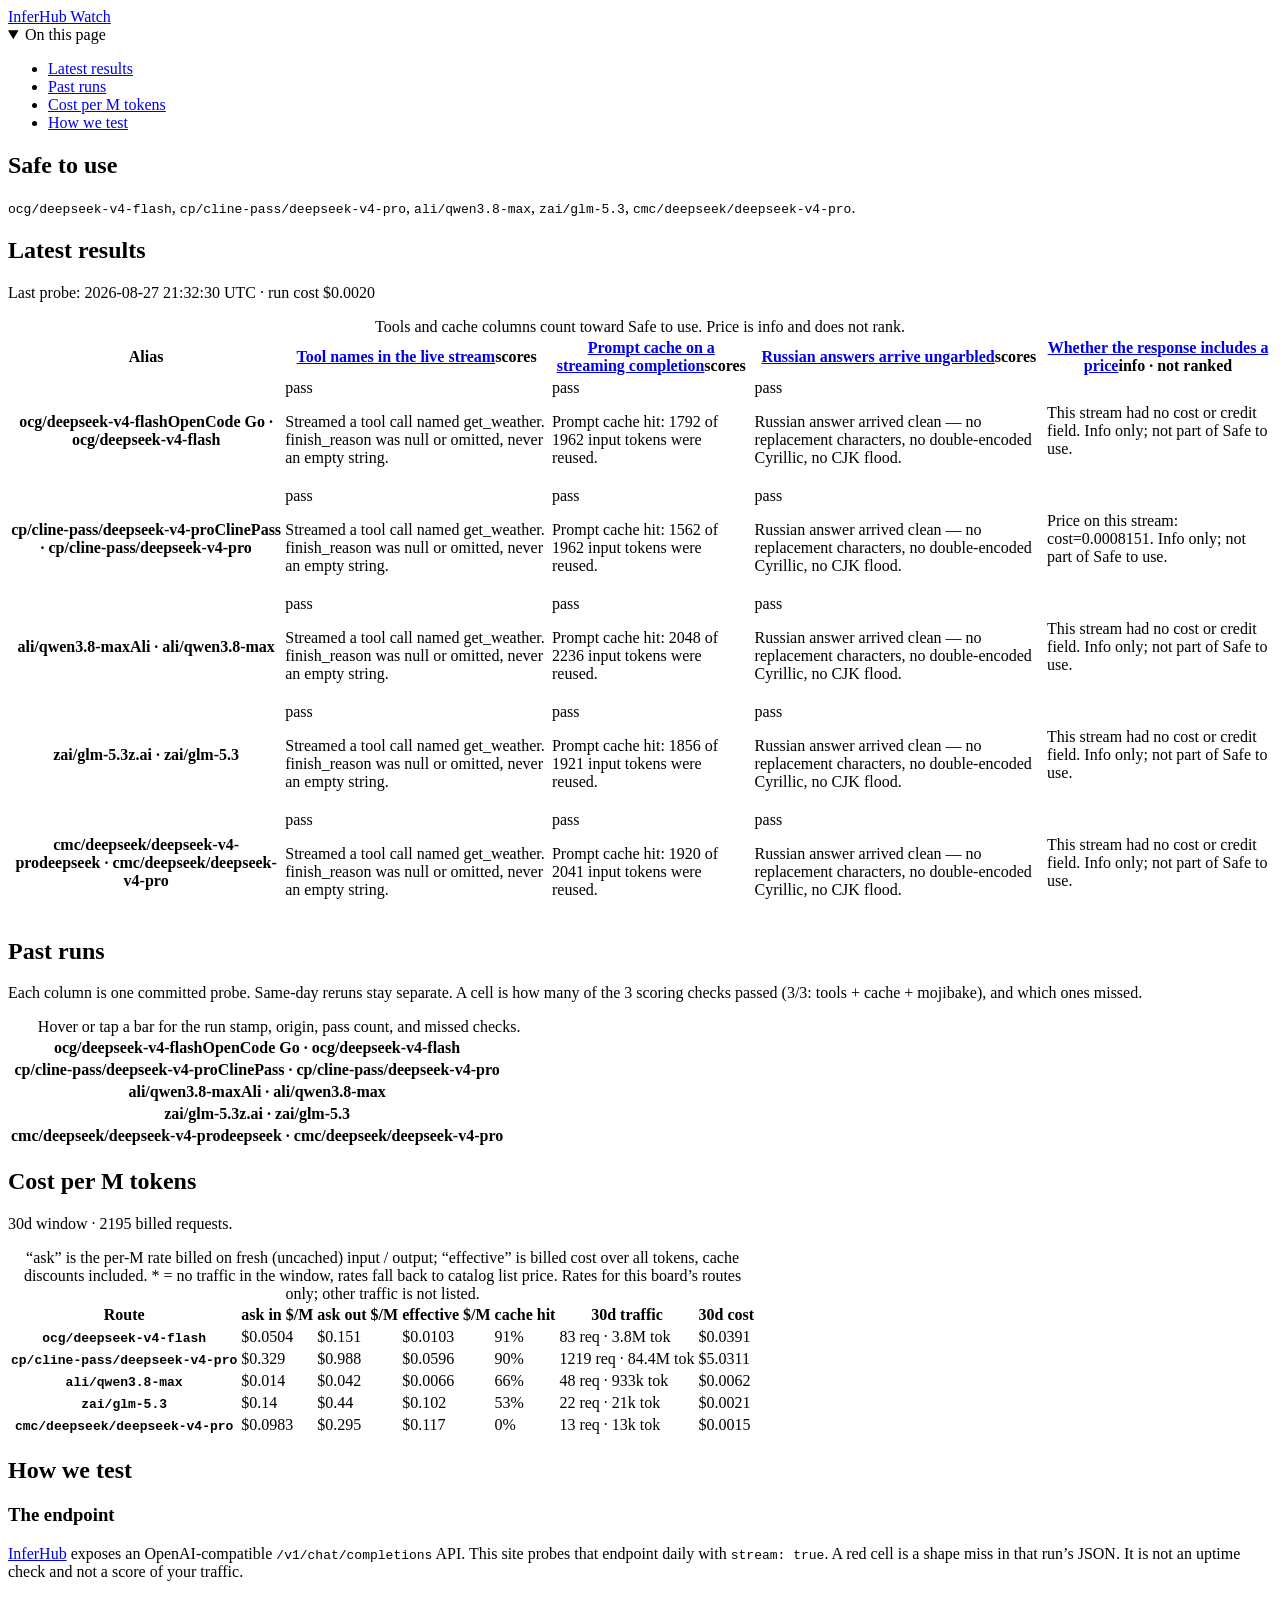
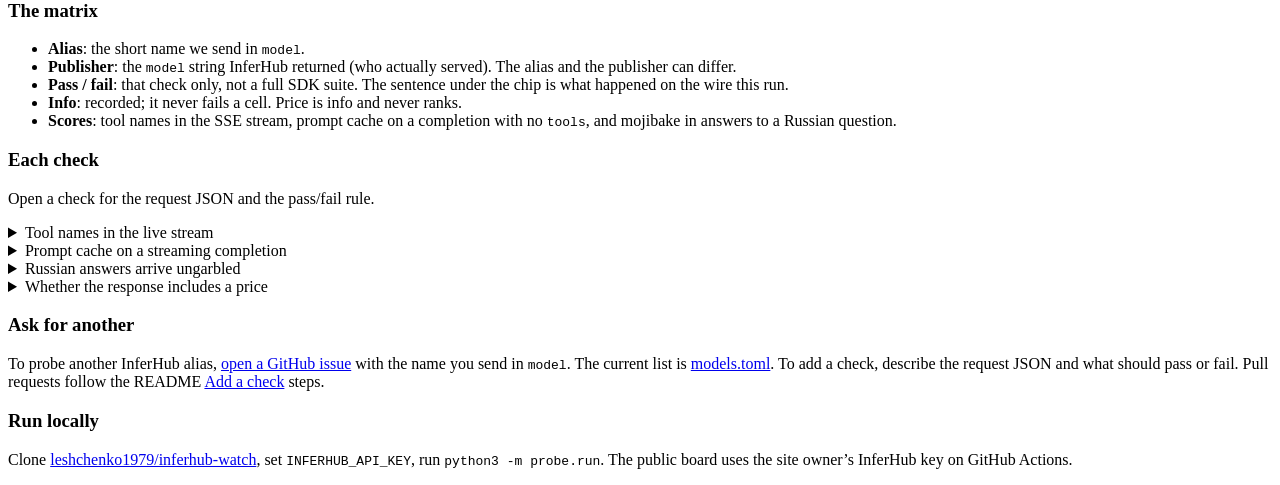
==== commit 6b828d94: "deploy: board without grok (run 21:32Z)" ====
--- a/index.html
+++ b/index.html
@@ -24,9 +24,9 @@
   <main>
     
     <section class="report" id="probe">
-  <div class="verdict"><h1>Safe to use</h1><p class="verdict-line"><code>ocg/deepseek-v4-flash</code>, <code>cp/cline-pass/deepseek-v4-pro</code>, <code>ali/qwen3.8-max</code>, <code>zai/glm-5.3</code>, <code>cmc/deepseek/deepseek-v4-pro</code>, <code>cp/xai/grok-4.6</code>.</p></div>
+  <div class="verdict"><h1>Safe to use</h1><p class="verdict-line"><code>ocg/deepseek-v4-flash</code>, <code>cp/cline-pass/deepseek-v4-pro</code>, <code>ali/qwen3.8-max</code>, <code>zai/glm-5.3</code>, <code>cmc/deepseek/deepseek-v4-pro</code>.</p></div>
   <h2>Latest results</h2>
-  <p class="dispatch-meta">Last probe: <time datetime="2026-08-27T21:17:13">2026-08-27 21:17:13 UTC</time> · run cost <span class="run-cost">$0.0117</span></p>
+  <p class="dispatch-meta">Last probe: <time datetime="2026-08-27T21:32:30">2026-08-27 21:32:30 UTC</time> · run cost <span class="run-cost">$0.0020</span></p>
   <div class="scroll">
     <table class="matrix">
       <caption>Tools and cache columns count toward Safe to use. Price is info and does not rank.</caption>
@@ -35,7 +35,7 @@
           <th scope="col">Alias</th><th class="check-col col-score" scope="col"><a href="#check-stream_tools">Tool names in the live stream</a><span class="th-role">scores</span></th><th class="check-col col-score" scope="col"><a href="#check-cache_tools">Prompt cache on a streaming completion</a><span class="th-role">scores</span></th><th class="check-col col-score" scope="col"><a href="#check-ru_mojibake">Russian answers arrive ungarbled</a><span class="th-role">scores</span></th><th class="check-col col-info" scope="col"><a href="#check-usage_pricing">Whether the response includes a price</a><span class="th-role">info · not ranked</span></th>
         </tr>
       </thead>
-      <tbody><tr class="row-safe"><th class="alias-cell" scope="row"><span class="alias">ocg/deepseek-v4-flash</span><span class="pub">OpenCode Go · ocg/deepseek-v4-flash</span></th><td class="st-pass" data-label="tools · scores"><span class="pill">pass</span><p class="cell-note">Streamed a tool call named get_weather. finish_reason was null or omitted, never an empty string.</p></td><td class="st-pass" data-label="cache · scores"><span class="pill">pass</span><p class="cell-note">Prompt cache hit: 1792 of 1962 input tokens were reused.</p></td><td class="st-pass" data-label="mojibake · scores"><span class="pill">pass</span><p class="cell-note">Russian answer arrived clean — no replacement characters, no double-encoded Cyrillic, no CJK flood.</p></td><td class="st-info" data-label="usage pricing · info"><p class="cell-note info-note">This stream had no cost or credit field. Info only; not part of Safe to use.</p></td></tr><tr class="row-safe"><th class="alias-cell" scope="row"><span class="alias">cp/cline-pass/deepseek-v4-pro</span><span class="pub">ClinePass · cp/cline-pass/deepseek-v4-pro</span></th><td class="st-pass" data-label="tools · scores"><span class="pill">pass</span><p class="cell-note">Streamed a tool call named get_weather. finish_reason was null or omitted, never an empty string.</p></td><td class="st-pass" data-label="cache · scores"><span class="pill">pass</span><p class="cell-note">Prompt cache hit: 1386 of 1962 input tokens were reused.</p></td><td class="st-pass" data-label="mojibake · scores"><span class="pill">pass</span><p class="cell-note">Russian answer arrived clean — no replacement characters, no double-encoded Cyrillic, no CJK flood.</p></td><td class="st-info" data-label="usage pricing · info"><p class="cell-note info-note">Price on this stream: cost=0.00069465. Info only; not part of Safe to use.</p></td></tr><tr class="row-safe"><th class="alias-cell" scope="row"><span class="alias">ali/qwen3.8-max</span><span class="pub">Ali · ali/qwen3.8-max</span></th><td class="st-pass" data-label="tools · scores"><span class="pill">pass</span><p class="cell-note">Streamed a tool call named get_weather. finish_reason was null or omitted, never an empty string.</p></td><td class="st-pass" data-label="cache · scores"><span class="pill">pass</span><p class="cell-note">Prompt cache hit: 2048 of 2236 input tokens were reused.</p></td><td class="st-pass" data-label="mojibake · scores"><span class="pill">pass</span><p class="cell-note">Russian answer arrived clean — no replacement characters, no double-encoded Cyrillic, no CJK flood.</p></td><td class="st-info" data-label="usage pricing · info"><p class="cell-note info-note">This stream had no cost or credit field. Info only; not part of Safe to use.</p></td></tr><tr class="row-safe"><th class="alias-cell" scope="row"><span class="alias">zai/glm-5.3</span><span class="pub">z.ai · zai/glm-5.3</span></th><td class="st-pass" data-label="tools · scores"><span class="pill">pass</span><p class="cell-note">Streamed a tool call named get_weather. finish_reason was null or omitted, never an empty string.</p></td><td class="st-pass" data-label="cache · scores"><span class="pill">pass</span><p class="cell-note">Prompt cache hit: 1856 of 1921 input tokens were reused.</p></td><td class="st-pass" data-label="mojibake · scores"><span class="pill">pass</span><p class="cell-note">Russian answer arrived clean — no replacement characters, no double-encoded Cyrillic, no CJK flood.</p></td><td class="st-info" data-label="usage pricing · info"><p class="cell-note info-note">This stream had no cost or credit field. Info only; not part of Safe to use.</p></td></tr><tr class="row-safe"><th class="alias-cell" scope="row"><span class="alias">cmc/deepseek/deepseek-v4-pro</span><span class="pub">deepseek · cmc/deepseek/deepseek-v4-pro</span></th><td class="st-pass" data-label="tools · scores"><span class="pill">pass</span><p class="cell-note">Streamed a tool call named get_weather. finish_reason was null or omitted, never an empty string.</p></td><td class="st-pass" data-label="cache · scores"><span class="pill">pass</span><p class="cell-note">Prompt cache hit: 1920 of 2041 input tokens were reused.</p></td><td class="st-pass" data-label="mojibake · scores"><span class="pill">pass</span><p class="cell-note">Russian answer arrived clean — no replacement characters, no double-encoded Cyrillic, no CJK flood.</p></td><td class="st-info" data-label="usage pricing · info"><p class="cell-note info-note">This stream had no cost or credit field. Info only; not part of Safe to use.</p></td></tr><tr class="row-safe"><th class="alias-cell" scope="row"><span class="alias">cp/xai/grok-4.6</span><span class="pub">ClinePass / xai · cp/xai/grok-4.6</span></th><td class="st-pass" data-label="tools · scores"><span class="pill">pass</span><p class="cell-note">Streamed a tool call named get_weather. finish_reason was null or omitted, never an empty string.</p></td><td class="st-pass" data-label="cache · scores"><span class="pill">pass</span><p class="cell-note">Prompt cache hit: 128 of 2053 input tokens were reused.</p></td><td class="st-pass" data-label="mojibake · scores"><span class="pill">pass</span><p class="cell-note">Russian answer arrived clean — no replacement characters, no double-encoded Cyrillic, no CJK flood.</p></td><td class="st-info" data-label="usage pricing · info"><p class="cell-note info-note">Price on this stream: cost=0, market_cost=0.00162. Info only; not part of Safe to use.</p></td></tr></tbody>
+      <tbody><tr class="row-safe"><th class="alias-cell" scope="row"><span class="alias">ocg/deepseek-v4-flash</span><span class="pub">OpenCode Go · ocg/deepseek-v4-flash</span></th><td class="st-pass" data-label="tools · scores"><span class="pill">pass</span><p class="cell-note">Streamed a tool call named get_weather. finish_reason was null or omitted, never an empty string.</p></td><td class="st-pass" data-label="cache · scores"><span class="pill">pass</span><p class="cell-note">Prompt cache hit: 1792 of 1962 input tokens were reused.</p></td><td class="st-pass" data-label="mojibake · scores"><span class="pill">pass</span><p class="cell-note">Russian answer arrived clean — no replacement characters, no double-encoded Cyrillic, no CJK flood.</p></td><td class="st-info" data-label="usage pricing · info"><p class="cell-note info-note">This stream had no cost or credit field. Info only; not part of Safe to use.</p></td></tr><tr class="row-safe"><th class="alias-cell" scope="row"><span class="alias">cp/cline-pass/deepseek-v4-pro</span><span class="pub">ClinePass · cp/cline-pass/deepseek-v4-pro</span></th><td class="st-pass" data-label="tools · scores"><span class="pill">pass</span><p class="cell-note">Streamed a tool call named get_weather. finish_reason was null or omitted, never an empty string.</p></td><td class="st-pass" data-label="cache · scores"><span class="pill">pass</span><p class="cell-note">Prompt cache hit: 1562 of 1962 input tokens were reused.</p></td><td class="st-pass" data-label="mojibake · scores"><span class="pill">pass</span><p class="cell-note">Russian answer arrived clean — no replacement characters, no double-encoded Cyrillic, no CJK flood.</p></td><td class="st-info" data-label="usage pricing · info"><p class="cell-note info-note">Price on this stream: cost=0.0008151. Info only; not part of Safe to use.</p></td></tr><tr class="row-safe"><th class="alias-cell" scope="row"><span class="alias">ali/qwen3.8-max</span><span class="pub">Ali · ali/qwen3.8-max</span></th><td class="st-pass" data-label="tools · scores"><span class="pill">pass</span><p class="cell-note">Streamed a tool call named get_weather. finish_reason was null or omitted, never an empty string.</p></td><td class="st-pass" data-label="cache · scores"><span class="pill">pass</span><p class="cell-note">Prompt cache hit: 2048 of 2236 input tokens were reused.</p></td><td class="st-pass" data-label="mojibake · scores"><span class="pill">pass</span><p class="cell-note">Russian answer arrived clean — no replacement characters, no double-encoded Cyrillic, no CJK flood.</p></td><td class="st-info" data-label="usage pricing · info"><p class="cell-note info-note">This stream had no cost or credit field. Info only; not part of Safe to use.</p></td></tr><tr class="row-safe"><th class="alias-cell" scope="row"><span class="alias">zai/glm-5.3</span><span class="pub">z.ai · zai/glm-5.3</span></th><td class="st-pass" data-label="tools · scores"><span class="pill">pass</span><p class="cell-note">Streamed a tool call named get_weather. finish_reason was null or omitted, never an empty string.</p></td><td class="st-pass" data-label="cache · scores"><span class="pill">pass</span><p class="cell-note">Prompt cache hit: 1856 of 1921 input tokens were reused.</p></td><td class="st-pass" data-label="mojibake · scores"><span class="pill">pass</span><p class="cell-note">Russian answer arrived clean — no replacement characters, no double-encoded Cyrillic, no CJK flood.</p></td><td class="st-info" data-label="usage pricing · info"><p class="cell-note info-note">This stream had no cost or credit field. Info only; not part of Safe to use.</p></td></tr><tr class="row-safe"><th class="alias-cell" scope="row"><span class="alias">cmc/deepseek/deepseek-v4-pro</span><span class="pub">deepseek · cmc/deepseek/deepseek-v4-pro</span></th><td class="st-pass" data-label="tools · scores"><span class="pill">pass</span><p class="cell-note">Streamed a tool call named get_weather. finish_reason was null or omitted, never an empty string.</p></td><td class="st-pass" data-label="cache · scores"><span class="pill">pass</span><p class="cell-note">Prompt cache hit: 1920 of 2041 input tokens were reused.</p></td><td class="st-pass" data-label="mojibake · scores"><span class="pill">pass</span><p class="cell-note">Russian answer arrived clean — no replacement characters, no double-encoded Cyrillic, no CJK flood.</p></td><td class="st-info" data-label="usage pricing · info"><p class="cell-note info-note">This stream had no cost or credit field. Info only; not part of Safe to use.</p></td></tr></tbody>
     </table>
   </div>
 </section>
@@ -46,11 +46,11 @@
   <div class="scroll">
     <table class="timeline">
       <caption>Hover or tap a bar for the run stamp, origin, pass count, and missed checks.</caption>
-      <tbody><tr><th class="alias-cell" scope="row"><span class="alias">ocg/deepseek-v4-flash</span><span class="pub">OpenCode Go · ocg/deepseek-v4-flash</span></th><td class="bad" data-tip="08-21 09:00 seed · fixture · 0/3 · missed: tools, cache, mojibake" tabindex="0"></td><td class="bad" data-tip="08-21 12:23 Actions · CI · 0/3 · missed: tools, cache, mojibake" tabindex="0"></td><td class="bad" data-tip="08-21 14:06 Actions · CI · 0/3 · missed: tools, cache, mojibake" tabindex="0"></td><td class="bad" data-tip="08-21 15:46 Actions · CI · 0/3 · missed: tools, cache, mojibake" tabindex="0"></td><td class="bad" data-tip="08-21 16:04 Actions · CI · 0/3 · missed: tools, cache, mojibake" tabindex="0"></td><td class="bad" data-tip="08-21 16:33 Actions · CI · 0/3 · missed: tools, cache, mojibake" tabindex="0"></td><td class="bad" data-tip="08-27 19:27 Actions · CI · 0/3 · missed: tools, cache, mojibake" tabindex="0"></td><td class="ok" data-tip="08-27 19:52 Actions · CI · 3/3 · all pass · cost $0.000036" tabindex="0"></td><td class="ok" data-tip="08-27 20:19 Actions · CI · 3/3 · all pass · cost $0.0003" tabindex="0"></td><td class="ok" data-tip="08-27 21:17 Actions · CI · 3/3 · all pass · cost $0.0002" tabindex="0"></td></tr><tr><th class="alias-cell" scope="row"><span class="alias">cp/cline-pass/deepseek-v4-pro</span><span class="pub">ClinePass · cp/cline-pass/deepseek-v4-pro</span></th><td class="bad" data-tip="08-21 09:00 seed · fixture · 0/3 · missed: tools, cache, mojibake" tabindex="0"></td><td class="bad" data-tip="08-21 12:23 Actions · CI · 0/3 · missed: tools, cache, mojibake" tabindex="0"></td><td class="bad" data-tip="08-21 14:06 Actions · CI · 0/3 · missed: tools, cache, mojibake" tabindex="0"></td><td class="bad" data-tip="08-21 15:46 Actions · CI · 0/3 · missed: tools, cache, mojibake" tabindex="0"></td><td class="bad" data-tip="08-21 16:04 Actions · CI · 0/3 · missed: tools, cache, mojibake" tabindex="0"></td><td class="bad" data-tip="08-21 16:33 Actions · CI · 0/3 · missed: tools, cache, mojibake" tabindex="0"></td><td class="bad" data-tip="08-27 19:27 Actions · CI · 0/3 · missed: tools, cache, mojibake" tabindex="0"></td><td class="mid" data-tip="08-27 19:52 Actions · CI · 2/3 · missed: cache · cost $0.0008" tabindex="0"></td><td class="mid" data-tip="08-27 20:19 Actions · CI · 2/3 · missed: cache · cost $0.0026" tabindex="0"></td><td class="ok" data-tip="08-27 21:17 Actions · CI · 3/3 · all pass · cost $0.0018" tabindex="0"></td></tr><tr><th class="alias-cell" scope="row"><span class="alias">ali/qwen3.8-max</span><span class="pub">Ali · ali/qwen3.8-max</span></th><td class="bad" data-tip="08-21 09:00 seed · fixture · 0/3 · missed: tools, cache, mojibake" tabindex="0"></td><td class="bad" data-tip="08-21 12:23 Actions · CI · 0/3 · missed: tools, cache, mojibake" tabindex="0"></td><td class="bad" data-tip="08-21 14:06 Actions · CI · 0/3 · missed: tools, cache, mojibake" tabindex="0"></td><td class="bad" data-tip="08-21 15:46 Actions · CI · 0/3 · missed: tools, cache, mojibake" tabindex="0"></td><td class="bad" data-tip="08-21 16:04 Actions · CI · 0/3 · missed: tools, cache, mojibake" tabindex="0"></td><td class="bad" data-tip="08-21 16:33 Actions · CI · 0/3 · missed: tools, cache, mojibake" tabindex="0"></td><td class="bad" data-tip="08-27 19:27 Actions · CI · 0/3 · missed: tools, cache, mojibake" tabindex="0"></td><td class="ok" data-tip="08-27 19:52 Actions · CI · 3/3 · all pass · cost $0.000020" tabindex="0"></td><td class="ok" data-tip="08-27 20:19 Actions · CI · 3/3 · all pass · cost $0.0001" tabindex="0"></td><td class="ok" data-tip="08-27 21:17 Actions · CI · 3/3 · all pass · cost $0.0001" tabindex="0"></td></tr><tr><th class="alias-cell" scope="row"><span class="alias">zai/glm-5.3</span><span class="pub">z.ai · zai/glm-5.3</span></th><td class="bad" data-tip="08-21 09:00 seed · fixture · 0/3 · missed: tools, cache, mojibake" tabindex="0"></td><td class="bad" data-tip="08-21 12:23 Actions · CI · 0/3 · missed: tools, cache, mojibake" tabindex="0"></td><td class="bad" data-tip="08-21 14:06 Actions · CI · 0/3 · missed: tools, cache, mojibake" tabindex="0"></td><td class="bad" data-tip="08-21 15:46 Actions · CI · 0/3 · missed: tools, cache, mojibake" tabindex="0"></td><td class="bad" data-tip="08-21 16:04 Actions · CI · 0/3 · missed: tools, cache, mojibake" tabindex="0"></td><td class="bad" data-tip="08-21 16:33 Actions · CI · 0/3 · missed: tools, cache, mojibake" tabindex="0"></td><td class="bad" data-tip="08-27 19:27 Actions · CI · 0/3 · missed: tools, cache, mojibake" tabindex="0"></td><td class="ok" data-tip="08-27 19:52 Actions · CI · 3/3 · all pass · cost $0.0003" tabindex="0"></td><td class="ok" data-tip="08-27 20:19 Actions · CI · 3/3 · all pass · cost $0.0005" tabindex="0"></td><td class="ok" data-tip="08-27 21:17 Actions · CI · 3/3 · all pass · cost $0.0005" tabindex="0"></td></tr><tr><th class="alias-cell" scope="row"><span class="alias">cmc/deepseek/deepseek-v4-pro</span><span class="pub">deepseek · cmc/deepseek/deepseek-v4-pro</span></th><td class="bad" data-tip="08-21 09:00 seed · fixture · 0/3 · missed: tools, cache, mojibake" tabindex="0"></td><td class="bad" data-tip="08-21 12:23 Actions · CI · 0/3 · missed: tools, cache, mojibake" tabindex="0"></td><td class="bad" data-tip="08-21 14:06 Actions · CI · 0/3 · missed: tools, cache, mojibake" tabindex="0"></td><td class="bad" data-tip="08-21 15:46 Actions · CI · 0/3 · missed: tools, cache, mojibake" tabindex="0"></td><td class="bad" data-tip="08-21 16:04 Actions · CI · 0/3 · missed: tools, cache, mojibake" tabindex="0"></td><td class="bad" data-tip="08-21 16:33 Actions · CI · 0/3 · missed: tools, cache, mojibake" tabindex="0"></td><td class="bad" data-tip="08-27 19:27 Actions · CI · 0/3 · missed: tools, cache, mojibake" tabindex="0"></td><td class="bad" data-tip="08-27 19:52 Actions · CI · 0/3 · missed: tools, cache, mojibake" tabindex="0"></td><td class="bad" data-tip="08-27 20:19 Actions · CI · 0/3 · missed: tools, cache, mojibake" tabindex="0"></td><td class="ok" data-tip="08-27 21:17 Actions · CI · 3/3 · all pass · cost $0.0004" tabindex="0"></td></tr><tr><th class="alias-cell" scope="row"><span class="alias">cp/xai/grok-4.6</span><span class="pub">ClinePass / xai · cp/xai/grok-4.6</span></th><td class="bad" data-tip="08-21 09:00 seed · fixture · 0/3 · missed: tools, cache, mojibake" tabindex="0"></td><td class="bad" data-tip="08-21 12:23 Actions · CI · 0/3 · missed: tools, cache, mojibake" tabindex="0"></td><td class="bad" data-tip="08-21 14:06 Actions · CI · 0/3 · missed: tools, cache, mojibake" tabindex="0"></td><td class="bad" data-tip="08-21 15:46 Actions · CI · 0/3 · missed: tools, cache, mojibake" tabindex="0"></td><td class="bad" data-tip="08-21 16:04 Actions · CI · 0/3 · missed: tools, cache, mojibake" tabindex="0"></td><td class="bad" data-tip="08-21 16:33 Actions · CI · 0/3 · missed: tools, cache, mojibake" tabindex="0"></td><td class="bad" data-tip="08-27 19:27 Actions · CI · 0/3 · missed: tools, cache, mojibake" tabindex="0"></td><td class="ok" data-tip="08-27 19:52 Actions · CI · 3/3 · all pass · cost $0.0086" tabindex="0"></td><td class="ok" data-tip="08-27 20:19 Actions · CI · 3/3 · all pass · cost $0.0091" tabindex="0"></td><td class="ok" data-tip="08-27 21:17 Actions · CI · 3/3 · all pass · cost $0.0086" tabindex="0"></td></tr></tbody>
+      <tbody><tr><th class="alias-cell" scope="row"><span class="alias">ocg/deepseek-v4-flash</span><span class="pub">OpenCode Go · ocg/deepseek-v4-flash</span></th><td class="bad" data-tip="08-21 09:00 seed · fixture · 0/3 · missed: tools, cache, mojibake" tabindex="0"></td><td class="bad" data-tip="08-21 12:23 Actions · CI · 0/3 · missed: tools, cache, mojibake" tabindex="0"></td><td class="bad" data-tip="08-21 14:06 Actions · CI · 0/3 · missed: tools, cache, mojibake" tabindex="0"></td><td class="bad" data-tip="08-21 15:46 Actions · CI · 0/3 · missed: tools, cache, mojibake" tabindex="0"></td><td class="bad" data-tip="08-21 16:04 Actions · CI · 0/3 · missed: tools, cache, mojibake" tabindex="0"></td><td class="bad" data-tip="08-21 16:33 Actions · CI · 0/3 · missed: tools, cache, mojibake" tabindex="0"></td><td class="bad" data-tip="08-27 19:27 Actions · CI · 0/3 · missed: tools, cache, mojibake" tabindex="0"></td><td class="ok" data-tip="08-27 19:52 Actions · CI · 3/3 · all pass · cost $0.000036" tabindex="0"></td><td class="ok" data-tip="08-27 20:19 Actions · CI · 3/3 · all pass · cost $0.0003" tabindex="0"></td><td class="ok" data-tip="08-27 21:17 Actions · CI · 3/3 · all pass · cost $0.0002" tabindex="0"></td><td class="ok" data-tip="08-27 21:32 Actions · CI · 3/3 · all pass · cost $0.0003" tabindex="0"></td></tr><tr><th class="alias-cell" scope="row"><span class="alias">cp/cline-pass/deepseek-v4-pro</span><span class="pub">ClinePass · cp/cline-pass/deepseek-v4-pro</span></th><td class="bad" data-tip="08-21 09:00 seed · fixture · 0/3 · missed: tools, cache, mojibake" tabindex="0"></td><td class="bad" data-tip="08-21 12:23 Actions · CI · 0/3 · missed: tools, cache, mojibake" tabindex="0"></td><td class="bad" data-tip="08-21 14:06 Actions · CI · 0/3 · missed: tools, cache, mojibake" tabindex="0"></td><td class="bad" data-tip="08-21 15:46 Actions · CI · 0/3 · missed: tools, cache, mojibake" tabindex="0"></td><td class="bad" data-tip="08-21 16:04 Actions · CI · 0/3 · missed: tools, cache, mojibake" tabindex="0"></td><td class="bad" data-tip="08-21 16:33 Actions · CI · 0/3 · missed: tools, cache, mojibake" tabindex="0"></td><td class="bad" data-tip="08-27 19:27 Actions · CI · 0/3 · missed: tools, cache, mojibake" tabindex="0"></td><td class="mid" data-tip="08-27 19:52 Actions · CI · 2/3 · missed: cache · cost $0.0008" tabindex="0"></td><td class="mid" data-tip="08-27 20:19 Actions · CI · 2/3 · missed: cache · cost $0.0026" tabindex="0"></td><td class="ok" data-tip="08-27 21:17 Actions · CI · 3/3 · all pass · cost $0.0018" tabindex="0"></td><td class="ok" data-tip="08-27 21:32 Actions · CI · 3/3 · all pass · cost $0.0010" tabindex="0"></td></tr><tr><th class="alias-cell" scope="row"><span class="alias">ali/qwen3.8-max</span><span class="pub">Ali · ali/qwen3.8-max</span></th><td class="bad" data-tip="08-21 09:00 seed · fixture · 0/3 · missed: tools, cache, mojibake" tabindex="0"></td><td class="bad" data-tip="08-21 12:23 Actions · CI · 0/3 · missed: tools, cache, mojibake" tabindex="0"></td><td class="bad" data-tip="08-21 14:06 Actions · CI · 0/3 · missed: tools, cache, mojibake" tabindex="0"></td><td class="bad" data-tip="08-21 15:46 Actions · CI · 0/3 · missed: tools, cache, mojibake" tabindex="0"></td><td class="bad" data-tip="08-21 16:04 Actions · CI · 0/3 · missed: tools, cache, mojibake" tabindex="0"></td><td class="bad" data-tip="08-21 16:33 Actions · CI · 0/3 · missed: tools, cache, mojibake" tabindex="0"></td><td class="bad" data-tip="08-27 19:27 Actions · CI · 0/3 · missed: tools, cache, mojibake" tabindex="0"></td><td class="ok" data-tip="08-27 19:52 Actions · CI · 3/3 · all pass · cost $0.000020" tabindex="0"></td><td class="ok" data-tip="08-27 20:19 Actions · CI · 3/3 · all pass · cost $0.0001" tabindex="0"></td><td class="ok" data-tip="08-27 21:17 Actions · CI · 3/3 · all pass · cost $0.0001" tabindex="0"></td><td class="ok" data-tip="08-27 21:32 Actions · CI · 3/3 · all pass · cost $0.0001" tabindex="0"></td></tr><tr><th class="alias-cell" scope="row"><span class="alias">zai/glm-5.3</span><span class="pub">z.ai · zai/glm-5.3</span></th><td class="bad" data-tip="08-21 09:00 seed · fixture · 0/3 · missed: tools, cache, mojibake" tabindex="0"></td><td class="bad" data-tip="08-21 12:23 Actions · CI · 0/3 · missed: tools, cache, mojibake" tabindex="0"></td><td class="bad" data-tip="08-21 14:06 Actions · CI · 0/3 · missed: tools, cache, mojibake" tabindex="0"></td><td class="bad" data-tip="08-21 15:46 Actions · CI · 0/3 · missed: tools, cache, mojibake" tabindex="0"></td><td class="bad" data-tip="08-21 16:04 Actions · CI · 0/3 · missed: tools, cache, mojibake" tabindex="0"></td><td class="bad" data-tip="08-21 16:33 Actions · CI · 0/3 · missed: tools, cache, mojibake" tabindex="0"></td><td class="bad" data-tip="08-27 19:27 Actions · CI · 0/3 · missed: tools, cache, mojibake" tabindex="0"></td><td class="ok" data-tip="08-27 19:52 Actions · CI · 3/3 · all pass · cost $0.0003" tabindex="0"></td><td class="ok" data-tip="08-27 20:19 Actions · CI · 3/3 · all pass · cost $0.0005" tabindex="0"></td><td class="ok" data-tip="08-27 21:17 Actions · CI · 3/3 · all pass · cost $0.0005" tabindex="0"></td><td class="ok" data-tip="08-27 21:32 Actions · CI · 3/3 · all pass · cost $0.0002" tabindex="0"></td></tr><tr><th class="alias-cell" scope="row"><span class="alias">cmc/deepseek/deepseek-v4-pro</span><span class="pub">deepseek · cmc/deepseek/deepseek-v4-pro</span></th><td class="bad" data-tip="08-21 09:00 seed · fixture · 0/3 · missed: tools, cache, mojibake" tabindex="0"></td><td class="bad" data-tip="08-21 12:23 Actions · CI · 0/3 · missed: tools, cache, mojibake" tabindex="0"></td><td class="bad" data-tip="08-21 14:06 Actions · CI · 0/3 · missed: tools, cache, mojibake" tabindex="0"></td><td class="bad" data-tip="08-21 15:46 Actions · CI · 0/3 · missed: tools, cache, mojibake" tabindex="0"></td><td class="bad" data-tip="08-21 16:04 Actions · CI · 0/3 · missed: tools, cache, mojibake" tabindex="0"></td><td class="bad" data-tip="08-21 16:33 Actions · CI · 0/3 · missed: tools, cache, mojibake" tabindex="0"></td><td class="bad" data-tip="08-27 19:27 Actions · CI · 0/3 · missed: tools, cache, mojibake" tabindex="0"></td><td class="bad" data-tip="08-27 19:52 Actions · CI · 0/3 · missed: tools, cache, mojibake" tabindex="0"></td><td class="bad" data-tip="08-27 20:19 Actions · CI · 0/3 · missed: tools, cache, mojibake" tabindex="0"></td><td class="ok" data-tip="08-27 21:17 Actions · CI · 3/3 · all pass · cost $0.0004" tabindex="0"></td><td class="ok" data-tip="08-27 21:32 Actions · CI · 3/3 · all pass · cost $0.0004" tabindex="0"></td></tr></tbody>
     </table>
   </div>
 </section>
-<section class="pricing-block" id="pricing"><h2>Cost per M tokens</h2><p class="section-note">30d window · 2143 billed requests.</p><div class="scroll"><table class="pricing"><caption>&#8220;ask&#8221; is the per-M rate billed on fresh (uncached) input / output; &#8220;effective&#8221; is billed cost over all tokens, cache discounts included. * = no traffic in the window, rates fall back to catalog list price. Rates for this board&#8217;s routes only; other traffic is not listed.</caption><thead><tr><th scope="col">Route</th><th scope="col" class="num">ask in $/M</th><th scope="col" class="num">ask out $/M</th><th scope="col" class="num">effective $/M</th><th scope="col" class="num">cache hit</th><th scope="col" class="num">30d traffic</th><th scope="col" class="num">30d cost</th></tr></thead><tbody><tr><th scope="row"><code>ocg/deepseek-v4-flash</code></th><td class="num">$0.0504</td><td class="num">$0.151</td><td class="num">$0.0108</td><td class="num">91%</td><td class="num">64 req · 2.8M tok</td><td class="num">$0.0298</td></tr><tr><th scope="row"><code>cp/cline-pass/deepseek-v4-pro</code></th><td class="num">$0.329</td><td class="num">$0.988</td><td class="num">$0.0596</td><td class="num">90%</td><td class="num">1215 req · 84.4M tok</td><td class="num">$5.0301</td></tr><tr><th scope="row"><code>ali/qwen3.8-max</code></th><td class="num">$0.014</td><td class="num">$0.042</td><td class="num">$0.0164</td><td class="num">41%</td><td class="num">27 req · 36k tok</td><td class="num">$0.0006</td></tr><tr><th scope="row"><code>zai/glm-5.3</code></th><td class="num">$0.14</td><td class="num">$0.44</td><td class="num">$0.105</td><td class="num">48%</td><td class="num">18 req · 18k tok</td><td class="num">$0.0019</td></tr><tr><th scope="row"><code>cmc/deepseek/deepseek-v4-pro</code></th><td class="num">$0.0983</td><td class="num">$0.295</td><td class="num">$0.115</td><td class="num">0%</td><td class="num">9 req · 10k tok</td><td class="num">$0.0011</td></tr><tr><th scope="row"><code>cp/xai/grok-4.6</code></th><td class="num">$1</td><td class="num">$3</td><td class="num">$1.35</td><td class="num">15%</td><td class="num">37 req · 44k tok</td><td class="num">$0.0595</td></tr></tbody></table></div></section>
+<section class="pricing-block" id="pricing"><h2>Cost per M tokens</h2><p class="section-note">30d window · 2195 billed requests.</p><div class="scroll"><table class="pricing"><caption>&#8220;ask&#8221; is the per-M rate billed on fresh (uncached) input / output; &#8220;effective&#8221; is billed cost over all tokens, cache discounts included. * = no traffic in the window, rates fall back to catalog list price. Rates for this board&#8217;s routes only; other traffic is not listed.</caption><thead><tr><th scope="col">Route</th><th scope="col" class="num">ask in $/M</th><th scope="col" class="num">ask out $/M</th><th scope="col" class="num">effective $/M</th><th scope="col" class="num">cache hit</th><th scope="col" class="num">30d traffic</th><th scope="col" class="num">30d cost</th></tr></thead><tbody><tr><th scope="row"><code>ocg/deepseek-v4-flash</code></th><td class="num">$0.0504</td><td class="num">$0.151</td><td class="num">$0.0103</td><td class="num">91%</td><td class="num">83 req · 3.8M tok</td><td class="num">$0.0391</td></tr><tr><th scope="row"><code>cp/cline-pass/deepseek-v4-pro</code></th><td class="num">$0.329</td><td class="num">$0.988</td><td class="num">$0.0596</td><td class="num">90%</td><td class="num">1219 req · 84.4M tok</td><td class="num">$5.0311</td></tr><tr><th scope="row"><code>ali/qwen3.8-max</code></th><td class="num">$0.014</td><td class="num">$0.042</td><td class="num">$0.0066</td><td class="num">66%</td><td class="num">48 req · 933k tok</td><td class="num">$0.0062</td></tr><tr><th scope="row"><code>zai/glm-5.3</code></th><td class="num">$0.14</td><td class="num">$0.44</td><td class="num">$0.102</td><td class="num">53%</td><td class="num">22 req · 21k tok</td><td class="num">$0.0021</td></tr><tr><th scope="row"><code>cmc/deepseek/deepseek-v4-pro</code></th><td class="num">$0.0983</td><td class="num">$0.295</td><td class="num">$0.117</td><td class="num">0%</td><td class="num">13 req · 13k tok</td><td class="num">$0.0015</td></tr></tbody></table></div></section>
 <section class="explanations" id="method">
   <h2>How we test</h2>
   <h3>The endpoint</h3>
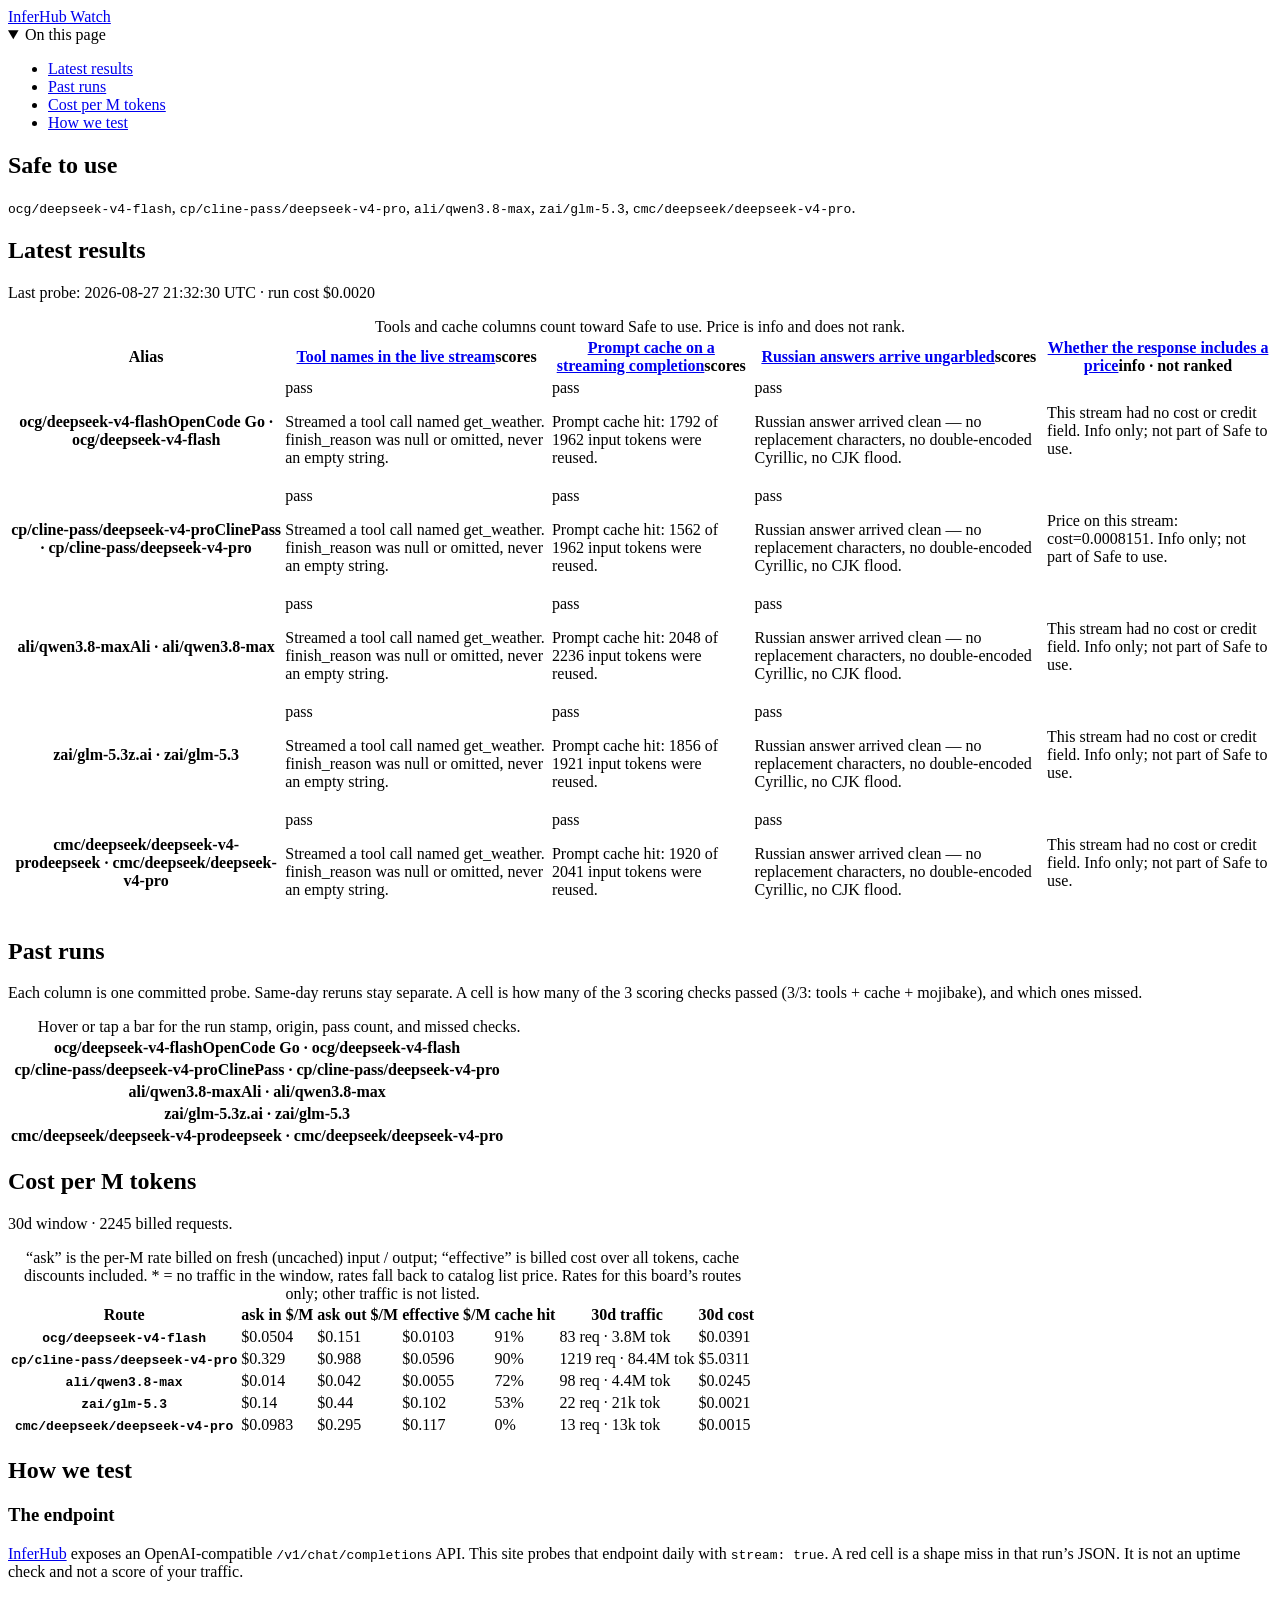
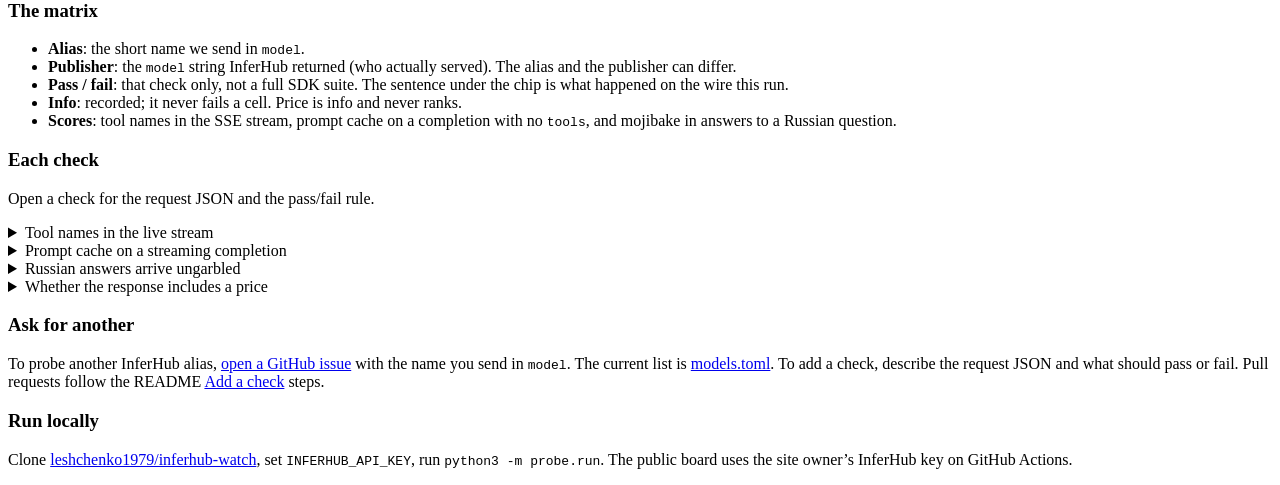
==== commit 11486841: "deploy: pricing snapshot refresh 21:46Z (live traffic counts)" ====
--- a/index.html
+++ b/index.html
@@ -50,7 +50,7 @@
     </table>
   </div>
 </section>
-<section class="pricing-block" id="pricing"><h2>Cost per M tokens</h2><p class="section-note">30d window · 2195 billed requests.</p><div class="scroll"><table class="pricing"><caption>&#8220;ask&#8221; is the per-M rate billed on fresh (uncached) input / output; &#8220;effective&#8221; is billed cost over all tokens, cache discounts included. * = no traffic in the window, rates fall back to catalog list price. Rates for this board&#8217;s routes only; other traffic is not listed.</caption><thead><tr><th scope="col">Route</th><th scope="col" class="num">ask in $/M</th><th scope="col" class="num">ask out $/M</th><th scope="col" class="num">effective $/M</th><th scope="col" class="num">cache hit</th><th scope="col" class="num">30d traffic</th><th scope="col" class="num">30d cost</th></tr></thead><tbody><tr><th scope="row"><code>ocg/deepseek-v4-flash</code></th><td class="num">$0.0504</td><td class="num">$0.151</td><td class="num">$0.0103</td><td class="num">91%</td><td class="num">83 req · 3.8M tok</td><td class="num">$0.0391</td></tr><tr><th scope="row"><code>cp/cline-pass/deepseek-v4-pro</code></th><td class="num">$0.329</td><td class="num">$0.988</td><td class="num">$0.0596</td><td class="num">90%</td><td class="num">1219 req · 84.4M tok</td><td class="num">$5.0311</td></tr><tr><th scope="row"><code>ali/qwen3.8-max</code></th><td class="num">$0.014</td><td class="num">$0.042</td><td class="num">$0.0066</td><td class="num">66%</td><td class="num">48 req · 933k tok</td><td class="num">$0.0062</td></tr><tr><th scope="row"><code>zai/glm-5.3</code></th><td class="num">$0.14</td><td class="num">$0.44</td><td class="num">$0.102</td><td class="num">53%</td><td class="num">22 req · 21k tok</td><td class="num">$0.0021</td></tr><tr><th scope="row"><code>cmc/deepseek/deepseek-v4-pro</code></th><td class="num">$0.0983</td><td class="num">$0.295</td><td class="num">$0.117</td><td class="num">0%</td><td class="num">13 req · 13k tok</td><td class="num">$0.0015</td></tr></tbody></table></div></section>
+<section class="pricing-block" id="pricing"><h2>Cost per M tokens</h2><p class="section-note">30d window · 2245 billed requests.</p><div class="scroll"><table class="pricing"><caption>&#8220;ask&#8221; is the per-M rate billed on fresh (uncached) input / output; &#8220;effective&#8221; is billed cost over all tokens, cache discounts included. * = no traffic in the window, rates fall back to catalog list price. Rates for this board&#8217;s routes only; other traffic is not listed.</caption><thead><tr><th scope="col">Route</th><th scope="col" class="num">ask in $/M</th><th scope="col" class="num">ask out $/M</th><th scope="col" class="num">effective $/M</th><th scope="col" class="num">cache hit</th><th scope="col" class="num">30d traffic</th><th scope="col" class="num">30d cost</th></tr></thead><tbody><tr><th scope="row"><code>ocg/deepseek-v4-flash</code></th><td class="num">$0.0504</td><td class="num">$0.151</td><td class="num">$0.0103</td><td class="num">91%</td><td class="num">83 req · 3.8M tok</td><td class="num">$0.0391</td></tr><tr><th scope="row"><code>cp/cline-pass/deepseek-v4-pro</code></th><td class="num">$0.329</td><td class="num">$0.988</td><td class="num">$0.0596</td><td class="num">90%</td><td class="num">1219 req · 84.4M tok</td><td class="num">$5.0311</td></tr><tr><th scope="row"><code>ali/qwen3.8-max</code></th><td class="num">$0.014</td><td class="num">$0.042</td><td class="num">$0.0055</td><td class="num">72%</td><td class="num">98 req · 4.4M tok</td><td class="num">$0.0245</td></tr><tr><th scope="row"><code>zai/glm-5.3</code></th><td class="num">$0.14</td><td class="num">$0.44</td><td class="num">$0.102</td><td class="num">53%</td><td class="num">22 req · 21k tok</td><td class="num">$0.0021</td></tr><tr><th scope="row"><code>cmc/deepseek/deepseek-v4-pro</code></th><td class="num">$0.0983</td><td class="num">$0.295</td><td class="num">$0.117</td><td class="num">0%</td><td class="num">13 req · 13k tok</td><td class="num">$0.0015</td></tr></tbody></table></div></section>
 <section class="explanations" id="method">
   <h2>How we test</h2>
   <h3>The endpoint</h3>
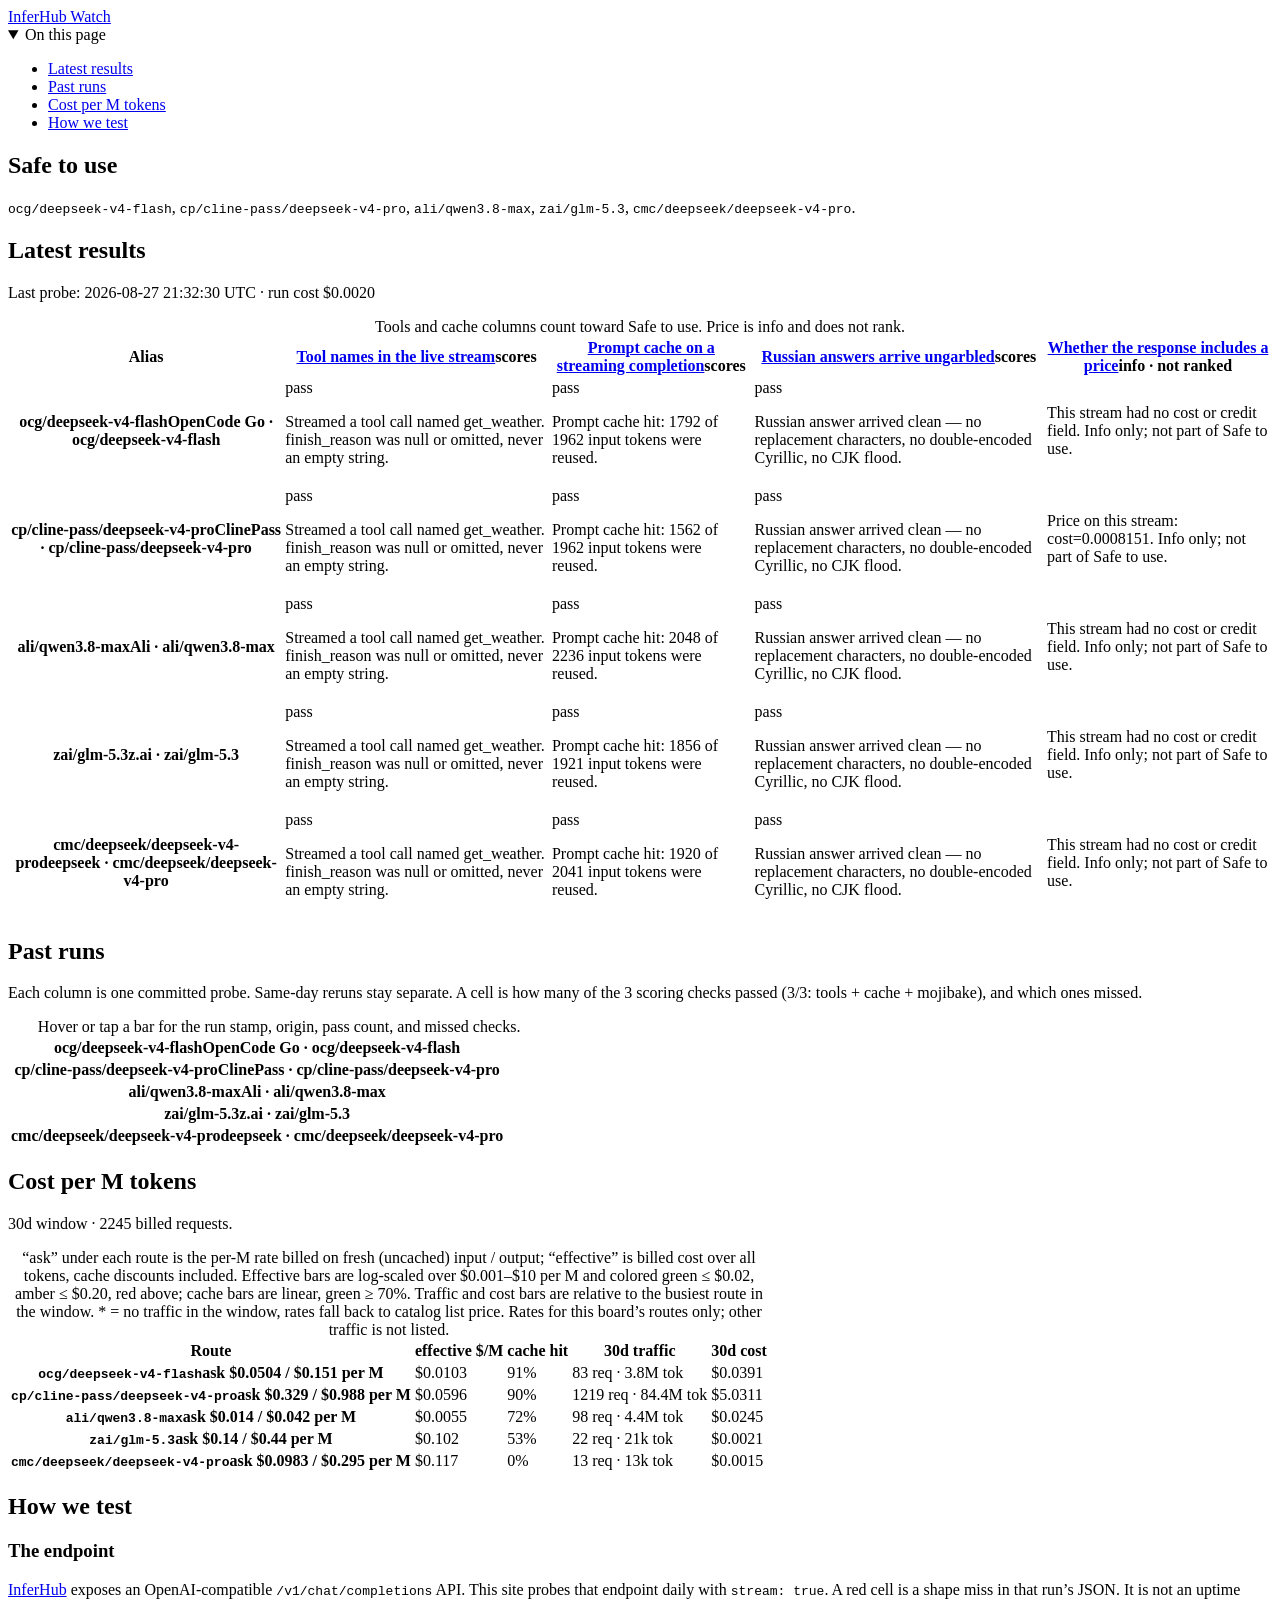
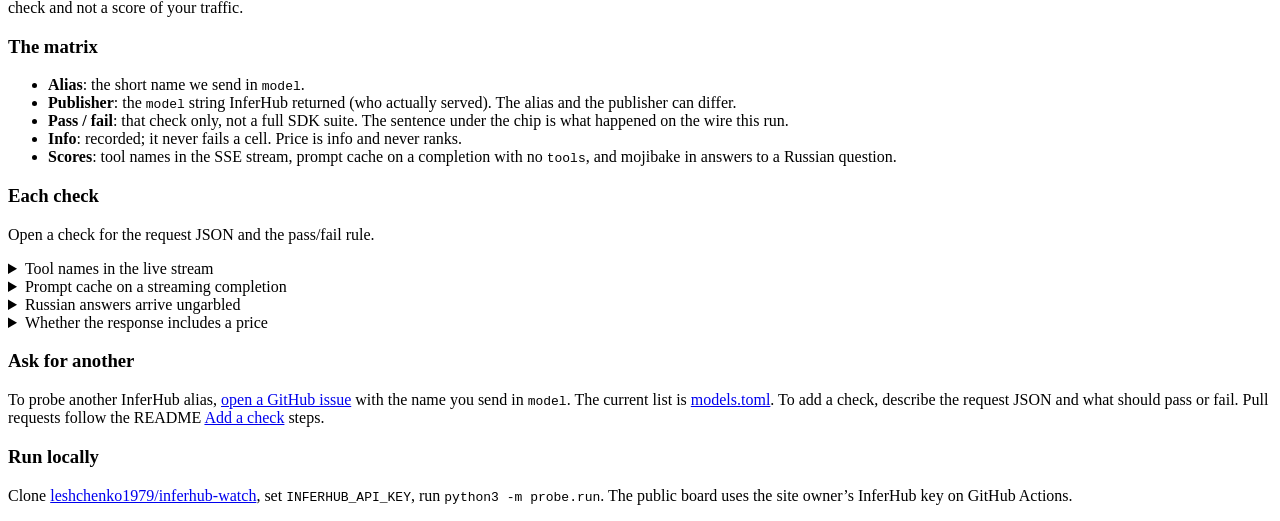
==== commit c23f554b: "deploy: pricing table with folded ask rates and bars" ====
--- a/index.html
+++ b/index.html
@@ -50,7 +50,7 @@
     </table>
   </div>
 </section>
-<section class="pricing-block" id="pricing"><h2>Cost per M tokens</h2><p class="section-note">30d window · 2245 billed requests.</p><div class="scroll"><table class="pricing"><caption>&#8220;ask&#8221; is the per-M rate billed on fresh (uncached) input / output; &#8220;effective&#8221; is billed cost over all tokens, cache discounts included. * = no traffic in the window, rates fall back to catalog list price. Rates for this board&#8217;s routes only; other traffic is not listed.</caption><thead><tr><th scope="col">Route</th><th scope="col" class="num">ask in $/M</th><th scope="col" class="num">ask out $/M</th><th scope="col" class="num">effective $/M</th><th scope="col" class="num">cache hit</th><th scope="col" class="num">30d traffic</th><th scope="col" class="num">30d cost</th></tr></thead><tbody><tr><th scope="row"><code>ocg/deepseek-v4-flash</code></th><td class="num">$0.0504</td><td class="num">$0.151</td><td class="num">$0.0103</td><td class="num">91%</td><td class="num">83 req · 3.8M tok</td><td class="num">$0.0391</td></tr><tr><th scope="row"><code>cp/cline-pass/deepseek-v4-pro</code></th><td class="num">$0.329</td><td class="num">$0.988</td><td class="num">$0.0596</td><td class="num">90%</td><td class="num">1219 req · 84.4M tok</td><td class="num">$5.0311</td></tr><tr><th scope="row"><code>ali/qwen3.8-max</code></th><td class="num">$0.014</td><td class="num">$0.042</td><td class="num">$0.0055</td><td class="num">72%</td><td class="num">98 req · 4.4M tok</td><td class="num">$0.0245</td></tr><tr><th scope="row"><code>zai/glm-5.3</code></th><td class="num">$0.14</td><td class="num">$0.44</td><td class="num">$0.102</td><td class="num">53%</td><td class="num">22 req · 21k tok</td><td class="num">$0.0021</td></tr><tr><th scope="row"><code>cmc/deepseek/deepseek-v4-pro</code></th><td class="num">$0.0983</td><td class="num">$0.295</td><td class="num">$0.117</td><td class="num">0%</td><td class="num">13 req · 13k tok</td><td class="num">$0.0015</td></tr></tbody></table></div></section>
+<section class="pricing-block" id="pricing"><h2>Cost per M tokens</h2><p class="section-note">30d window · 2245 billed requests.</p><div class="scroll"><table class="pricing"><caption>&#8220;ask&#8221; under each route is the per-M rate billed on fresh (uncached) input / output; &#8220;effective&#8221; is billed cost over all tokens, cache discounts included. Effective bars are log-scaled over $0.001&#8211;$10 per M and colored green &#8804; $0.02, amber &#8804; $0.20, red above; cache bars are linear, green &#8805; 70%. Traffic and cost bars are relative to the busiest route in the window. * = no traffic in the window, rates fall back to catalog list price. Rates for this board&#8217;s routes only; other traffic is not listed.</caption><thead><tr><th scope="col">Route</th><th scope="col" class="num">effective $/M</th><th scope="col" class="num">cache hit</th><th scope="col" class="num">30d traffic</th><th scope="col" class="num">30d cost</th></tr></thead><tbody><tr><th scope="row"><code>ocg/deepseek-v4-flash</code><span class="route-ask">ask $0.0504 / $0.151 per M</span></th><td class="num viz"><span class="viz-val">$0.0103</span><span class="viz-bar"><i class="ok" style="width:25%"></i></span></td><td class="num viz"><span class="viz-val">91%</span><span class="viz-bar"><i class="ok" style="width:91%"></i></span></td><td class="num viz"><span class="viz-val">83 req · 3.8M tok</span><span class="viz-bar"><i class="neutral" style="width:41%"></i></span></td><td class="num viz"><span class="viz-val">$0.0391</span><span class="viz-bar"><i class="gold" style="width:40%"></i></span></td></tr><tr><th scope="row"><code>cp/cline-pass/deepseek-v4-pro</code><span class="route-ask">ask $0.329 / $0.988 per M</span></th><td class="num viz"><span class="viz-val">$0.0596</span><span class="viz-bar"><i class="mid" style="width:44%"></i></span></td><td class="num viz"><span class="viz-val">90%</span><span class="viz-bar"><i class="ok" style="width:90%"></i></span></td><td class="num viz"><span class="viz-val">1219 req · 84.4M tok</span><span class="viz-bar"><i class="neutral" style="width:100%"></i></span></td><td class="num viz"><span class="viz-val">$5.0311</span><span class="viz-bar"><i class="gold" style="width:100%"></i></span></td></tr><tr><th scope="row"><code>ali/qwen3.8-max</code><span class="route-ask">ask $0.014 / $0.042 per M</span></th><td class="num viz"><span class="viz-val">$0.0055</span><span class="viz-bar"><i class="ok" style="width:19%"></i></span></td><td class="num viz"><span class="viz-val">72%</span><span class="viz-bar"><i class="ok" style="width:72%"></i></span></td><td class="num viz"><span class="viz-val">98 req · 4.4M tok</span><span class="viz-bar"><i class="neutral" style="width:44%"></i></span></td><td class="num viz"><span class="viz-val">$0.0245</span><span class="viz-bar"><i class="gold" style="width:34%"></i></span></td></tr><tr><th scope="row"><code>zai/glm-5.3</code><span class="route-ask">ask $0.14 / $0.44 per M</span></th><td class="num viz"><span class="viz-val">$0.102</span><span class="viz-bar"><i class="mid" style="width:50%"></i></span></td><td class="num viz"><span class="viz-val">53%</span><span class="viz-bar"><i class="mid" style="width:53%"></i></span></td><td class="num viz"><span class="viz-val">22 req · 21k tok</span><span class="viz-bar"><i class="neutral" style="width:12%"></i></span></td><td class="num viz"><span class="viz-val">$0.0021</span><span class="viz-bar"><i class="gold" style="width:4%"></i></span></td></tr><tr><th scope="row"><code>cmc/deepseek/deepseek-v4-pro</code><span class="route-ask">ask $0.0983 / $0.295 per M</span></th><td class="num viz"><span class="viz-val">$0.117</span><span class="viz-bar"><i class="mid" style="width:52%"></i></span></td><td class="num viz"><span class="viz-val">0%</span><span class="viz-bar"></span></td><td class="num viz"><span class="viz-val">13 req · 13k tok</span><span class="viz-bar"></span></td><td class="num viz"><span class="viz-val">$0.0015</span><span class="viz-bar"></span></td></tr></tbody></table></div></section>
 <section class="explanations" id="method">
   <h2>How we test</h2>
   <h3>The endpoint</h3>
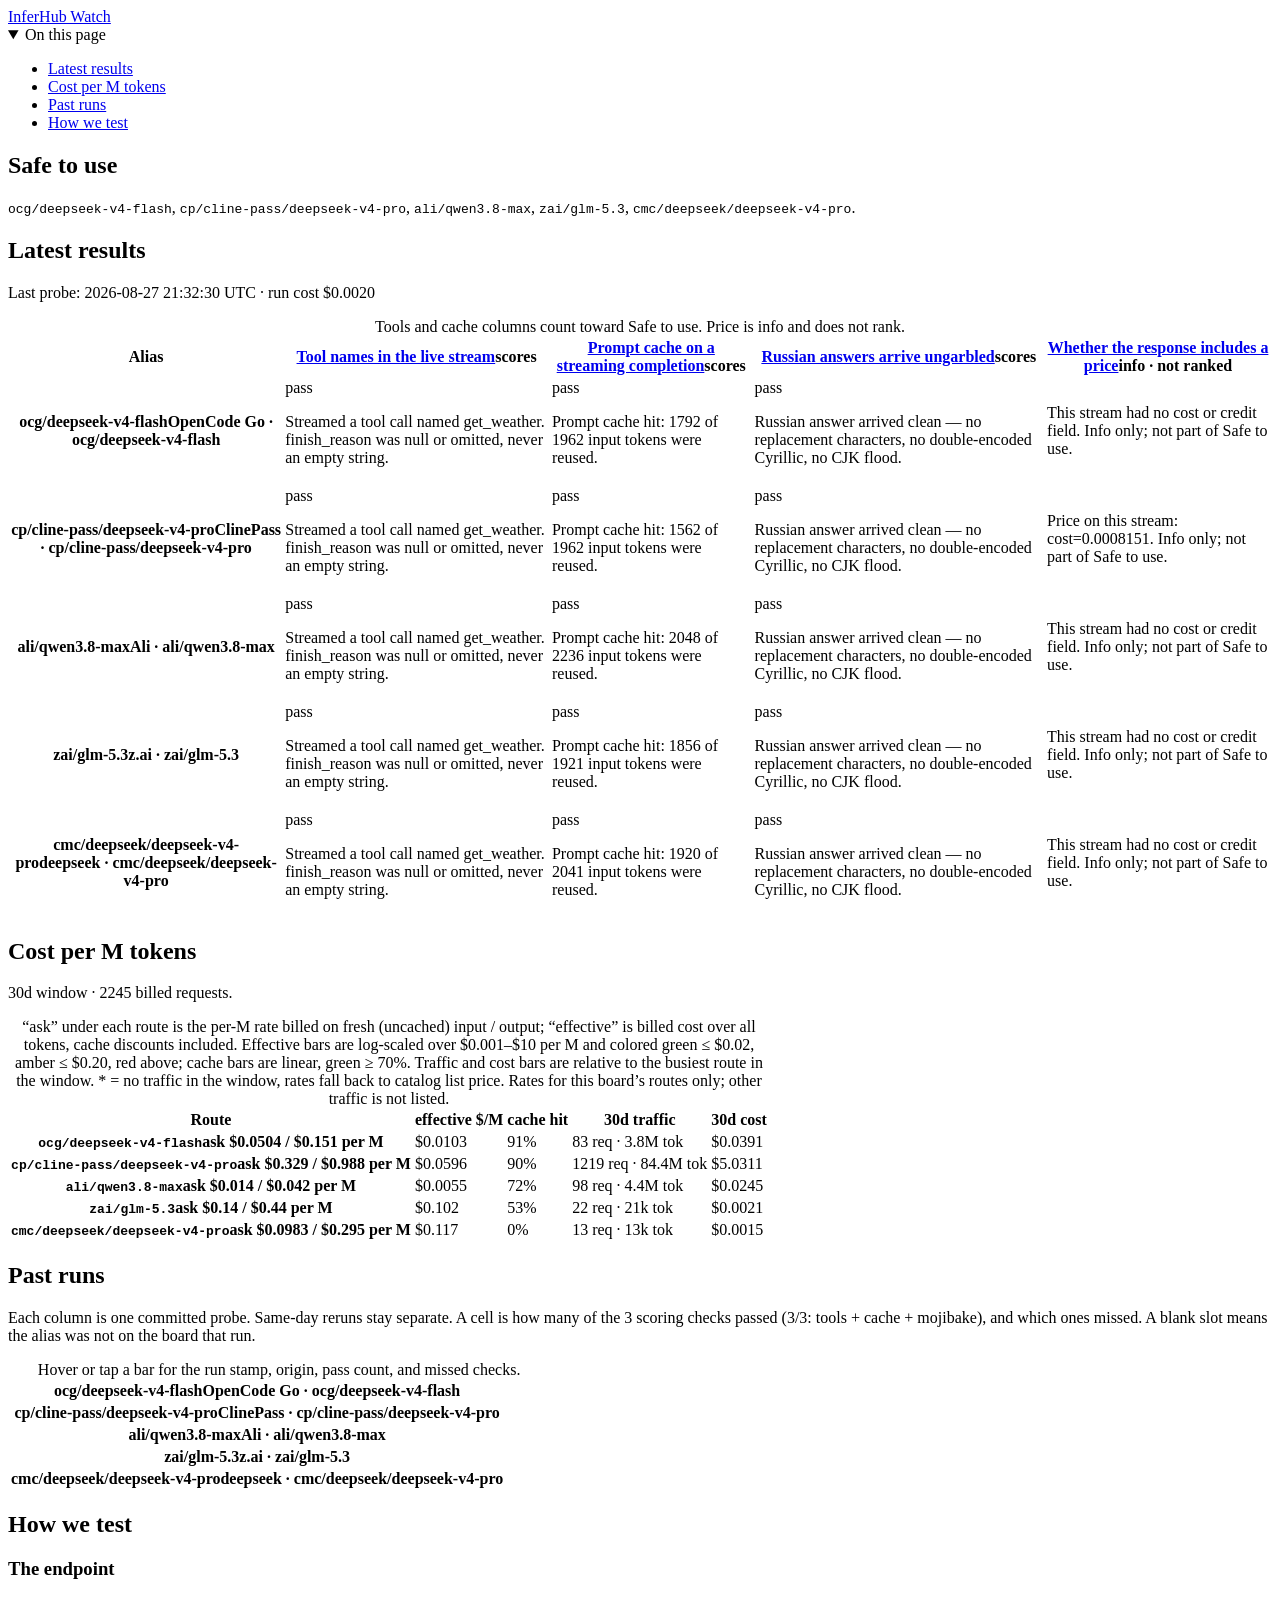
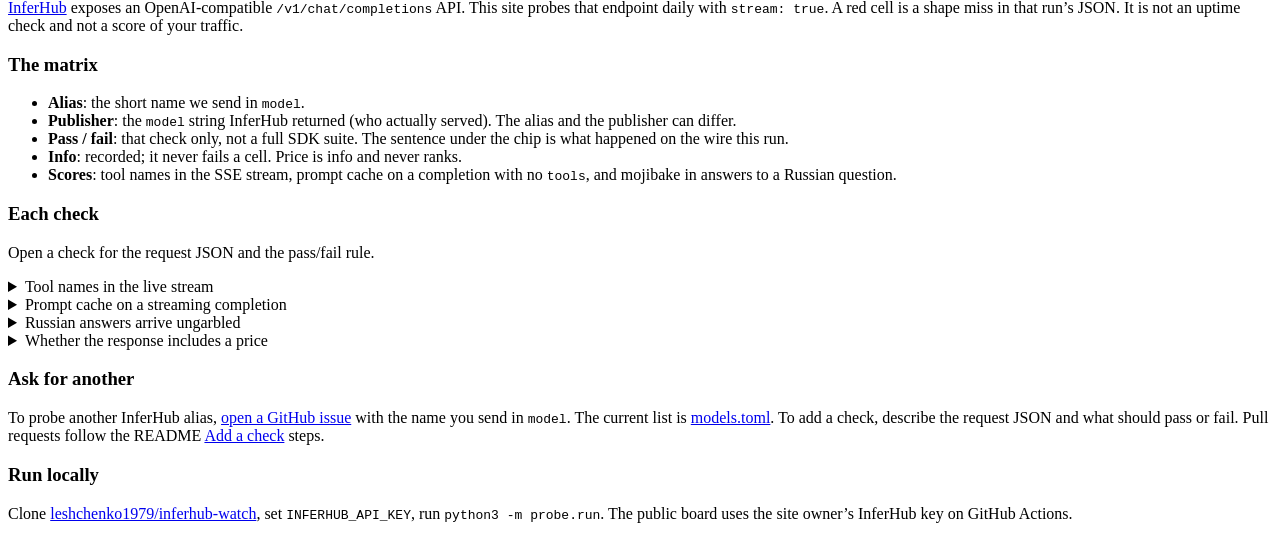
==== commit ea9db8cd: "deploy: cost table above past runs; blank unprobed cells" ====
--- a/index.html
+++ b/index.html
@@ -16,7 +16,7 @@
     <nav class="site-nav" aria-label="On this page">
   <details class="nav-menu">
     <summary aria-expanded="false">On this page</summary>
-    <ul id="board-nav"><li><a href="#probe">Latest results</a></li><li><a href="#earlier">Past runs</a></li><li><a href="#pricing">Cost per M tokens</a></li><li><a href="#method">How we test</a></li></ul>
+    <ul id="board-nav"><li><a href="#probe">Latest results</a></li><li><a href="#pricing">Cost per M tokens</a></li><li><a href="#earlier">Past runs</a></li><li><a href="#method">How we test</a></li></ul>
   </details>
 </nav>
 
@@ -39,18 +39,19 @@
     </table>
   </div>
 </section>
+<section class="pricing-block" id="pricing"><h2>Cost per M tokens</h2><p class="section-note">30d window · 2245 billed requests.</p><div class="scroll"><table class="pricing"><caption>&#8220;ask&#8221; under each route is the per-M rate billed on fresh (uncached) input / output; &#8220;effective&#8221; is billed cost over all tokens, cache discounts included. Effective bars are log-scaled over $0.001&#8211;$10 per M and colored green &#8804; $0.02, amber &#8804; $0.20, red above; cache bars are linear, green &#8805; 70%. Traffic and cost bars are relative to the busiest route in the window. * = no traffic in the window, rates fall back to catalog list price. Rates for this board&#8217;s routes only; other traffic is not listed.</caption><thead><tr><th scope="col">Route</th><th scope="col" class="num">effective $/M</th><th scope="col" class="num">cache hit</th><th scope="col" class="num">30d traffic</th><th scope="col" class="num">30d cost</th></tr></thead><tbody><tr><th scope="row"><code>ocg/deepseek-v4-flash</code><span class="route-ask">ask $0.0504 / $0.151 per M</span></th><td class="num viz"><span class="viz-val">$0.0103</span><span class="viz-bar"><i class="ok" style="width:25%"></i></span></td><td class="num viz"><span class="viz-val">91%</span><span class="viz-bar"><i class="ok" style="width:91%"></i></span></td><td class="num viz"><span class="viz-val">83 req · 3.8M tok</span><span class="viz-bar"><i class="neutral" style="width:41%"></i></span></td><td class="num viz"><span class="viz-val">$0.0391</span><span class="viz-bar"><i class="gold" style="width:40%"></i></span></td></tr><tr><th scope="row"><code>cp/cline-pass/deepseek-v4-pro</code><span class="route-ask">ask $0.329 / $0.988 per M</span></th><td class="num viz"><span class="viz-val">$0.0596</span><span class="viz-bar"><i class="mid" style="width:44%"></i></span></td><td class="num viz"><span class="viz-val">90%</span><span class="viz-bar"><i class="ok" style="width:90%"></i></span></td><td class="num viz"><span class="viz-val">1219 req · 84.4M tok</span><span class="viz-bar"><i class="neutral" style="width:100%"></i></span></td><td class="num viz"><span class="viz-val">$5.0311</span><span class="viz-bar"><i class="gold" style="width:100%"></i></span></td></tr><tr><th scope="row"><code>ali/qwen3.8-max</code><span class="route-ask">ask $0.014 / $0.042 per M</span></th><td class="num viz"><span class="viz-val">$0.0055</span><span class="viz-bar"><i class="ok" style="width:19%"></i></span></td><td class="num viz"><span class="viz-val">72%</span><span class="viz-bar"><i class="ok" style="width:72%"></i></span></td><td class="num viz"><span class="viz-val">98 req · 4.4M tok</span><span class="viz-bar"><i class="neutral" style="width:44%"></i></span></td><td class="num viz"><span class="viz-val">$0.0245</span><span class="viz-bar"><i class="gold" style="width:34%"></i></span></td></tr><tr><th scope="row"><code>zai/glm-5.3</code><span class="route-ask">ask $0.14 / $0.44 per M</span></th><td class="num viz"><span class="viz-val">$0.102</span><span class="viz-bar"><i class="mid" style="width:50%"></i></span></td><td class="num viz"><span class="viz-val">53%</span><span class="viz-bar"><i class="mid" style="width:53%"></i></span></td><td class="num viz"><span class="viz-val">22 req · 21k tok</span><span class="viz-bar"><i class="neutral" style="width:12%"></i></span></td><td class="num viz"><span class="viz-val">$0.0021</span><span class="viz-bar"><i class="gold" style="width:4%"></i></span></td></tr><tr><th scope="row"><code>cmc/deepseek/deepseek-v4-pro</code><span class="route-ask">ask $0.0983 / $0.295 per M</span></th><td class="num viz"><span class="viz-val">$0.117</span><span class="viz-bar"><i class="mid" style="width:52%"></i></span></td><td class="num viz"><span class="viz-val">0%</span><span class="viz-bar"></span></td><td class="num viz"><span class="viz-val">13 req · 13k tok</span><span class="viz-bar"></span></td><td class="num viz"><span class="viz-val">$0.0015</span><span class="viz-bar"></span></td></tr></tbody></table></div></section>
 <section class="history" id="earlier">
   <h2>Past runs</h2>
   <p class="section-note">Each column is one committed probe. Same-day reruns stay separate. A cell is how many of the
-    3 scoring checks passed (3/3: tools + cache + mojibake), and which ones missed.</p>
+    3 scoring checks passed (3/3: tools + cache + mojibake), and which ones missed. A blank slot means the alias was not on the
+    board that run.</p>
   <div class="scroll">
     <table class="timeline">
       <caption>Hover or tap a bar for the run stamp, origin, pass count, and missed checks.</caption>
-      <tbody><tr><th class="alias-cell" scope="row"><span class="alias">ocg/deepseek-v4-flash</span><span class="pub">OpenCode Go · ocg/deepseek-v4-flash</span></th><td class="bad" data-tip="08-21 09:00 seed · fixture · 0/3 · missed: tools, cache, mojibake" tabindex="0"></td><td class="bad" data-tip="08-21 12:23 Actions · CI · 0/3 · missed: tools, cache, mojibake" tabindex="0"></td><td class="bad" data-tip="08-21 14:06 Actions · CI · 0/3 · missed: tools, cache, mojibake" tabindex="0"></td><td class="bad" data-tip="08-21 15:46 Actions · CI · 0/3 · missed: tools, cache, mojibake" tabindex="0"></td><td class="bad" data-tip="08-21 16:04 Actions · CI · 0/3 · missed: tools, cache, mojibake" tabindex="0"></td><td class="bad" data-tip="08-21 16:33 Actions · CI · 0/3 · missed: tools, cache, mojibake" tabindex="0"></td><td class="bad" data-tip="08-27 19:27 Actions · CI · 0/3 · missed: tools, cache, mojibake" tabindex="0"></td><td class="ok" data-tip="08-27 19:52 Actions · CI · 3/3 · all pass · cost $0.000036" tabindex="0"></td><td class="ok" data-tip="08-27 20:19 Actions · CI · 3/3 · all pass · cost $0.0003" tabindex="0"></td><td class="ok" data-tip="08-27 21:17 Actions · CI · 3/3 · all pass · cost $0.0002" tabindex="0"></td><td class="ok" data-tip="08-27 21:32 Actions · CI · 3/3 · all pass · cost $0.0003" tabindex="0"></td></tr><tr><th class="alias-cell" scope="row"><span class="alias">cp/cline-pass/deepseek-v4-pro</span><span class="pub">ClinePass · cp/cline-pass/deepseek-v4-pro</span></th><td class="bad" data-tip="08-21 09:00 seed · fixture · 0/3 · missed: tools, cache, mojibake" tabindex="0"></td><td class="bad" data-tip="08-21 12:23 Actions · CI · 0/3 · missed: tools, cache, mojibake" tabindex="0"></td><td class="bad" data-tip="08-21 14:06 Actions · CI · 0/3 · missed: tools, cache, mojibake" tabindex="0"></td><td class="bad" data-tip="08-21 15:46 Actions · CI · 0/3 · missed: tools, cache, mojibake" tabindex="0"></td><td class="bad" data-tip="08-21 16:04 Actions · CI · 0/3 · missed: tools, cache, mojibake" tabindex="0"></td><td class="bad" data-tip="08-21 16:33 Actions · CI · 0/3 · missed: tools, cache, mojibake" tabindex="0"></td><td class="bad" data-tip="08-27 19:27 Actions · CI · 0/3 · missed: tools, cache, mojibake" tabindex="0"></td><td class="mid" data-tip="08-27 19:52 Actions · CI · 2/3 · missed: cache · cost $0.0008" tabindex="0"></td><td class="mid" data-tip="08-27 20:19 Actions · CI · 2/3 · missed: cache · cost $0.0026" tabindex="0"></td><td class="ok" data-tip="08-27 21:17 Actions · CI · 3/3 · all pass · cost $0.0018" tabindex="0"></td><td class="ok" data-tip="08-27 21:32 Actions · CI · 3/3 · all pass · cost $0.0010" tabindex="0"></td></tr><tr><th class="alias-cell" scope="row"><span class="alias">ali/qwen3.8-max</span><span class="pub">Ali · ali/qwen3.8-max</span></th><td class="bad" data-tip="08-21 09:00 seed · fixture · 0/3 · missed: tools, cache, mojibake" tabindex="0"></td><td class="bad" data-tip="08-21 12:23 Actions · CI · 0/3 · missed: tools, cache, mojibake" tabindex="0"></td><td class="bad" data-tip="08-21 14:06 Actions · CI · 0/3 · missed: tools, cache, mojibake" tabindex="0"></td><td class="bad" data-tip="08-21 15:46 Actions · CI · 0/3 · missed: tools, cache, mojibake" tabindex="0"></td><td class="bad" data-tip="08-21 16:04 Actions · CI · 0/3 · missed: tools, cache, mojibake" tabindex="0"></td><td class="bad" data-tip="08-21 16:33 Actions · CI · 0/3 · missed: tools, cache, mojibake" tabindex="0"></td><td class="bad" data-tip="08-27 19:27 Actions · CI · 0/3 · missed: tools, cache, mojibake" tabindex="0"></td><td class="ok" data-tip="08-27 19:52 Actions · CI · 3/3 · all pass · cost $0.000020" tabindex="0"></td><td class="ok" data-tip="08-27 20:19 Actions · CI · 3/3 · all pass · cost $0.0001" tabindex="0"></td><td class="ok" data-tip="08-27 21:17 Actions · CI · 3/3 · all pass · cost $0.0001" tabindex="0"></td><td class="ok" data-tip="08-27 21:32 Actions · CI · 3/3 · all pass · cost $0.0001" tabindex="0"></td></tr><tr><th class="alias-cell" scope="row"><span class="alias">zai/glm-5.3</span><span class="pub">z.ai · zai/glm-5.3</span></th><td class="bad" data-tip="08-21 09:00 seed · fixture · 0/3 · missed: tools, cache, mojibake" tabindex="0"></td><td class="bad" data-tip="08-21 12:23 Actions · CI · 0/3 · missed: tools, cache, mojibake" tabindex="0"></td><td class="bad" data-tip="08-21 14:06 Actions · CI · 0/3 · missed: tools, cache, mojibake" tabindex="0"></td><td class="bad" data-tip="08-21 15:46 Actions · CI · 0/3 · missed: tools, cache, mojibake" tabindex="0"></td><td class="bad" data-tip="08-21 16:04 Actions · CI · 0/3 · missed: tools, cache, mojibake" tabindex="0"></td><td class="bad" data-tip="08-21 16:33 Actions · CI · 0/3 · missed: tools, cache, mojibake" tabindex="0"></td><td class="bad" data-tip="08-27 19:27 Actions · CI · 0/3 · missed: tools, cache, mojibake" tabindex="0"></td><td class="ok" data-tip="08-27 19:52 Actions · CI · 3/3 · all pass · cost $0.0003" tabindex="0"></td><td class="ok" data-tip="08-27 20:19 Actions · CI · 3/3 · all pass · cost $0.0005" tabindex="0"></td><td class="ok" data-tip="08-27 21:17 Actions · CI · 3/3 · all pass · cost $0.0005" tabindex="0"></td><td class="ok" data-tip="08-27 21:32 Actions · CI · 3/3 · all pass · cost $0.0002" tabindex="0"></td></tr><tr><th class="alias-cell" scope="row"><span class="alias">cmc/deepseek/deepseek-v4-pro</span><span class="pub">deepseek · cmc/deepseek/deepseek-v4-pro</span></th><td class="bad" data-tip="08-21 09:00 seed · fixture · 0/3 · missed: tools, cache, mojibake" tabindex="0"></td><td class="bad" data-tip="08-21 12:23 Actions · CI · 0/3 · missed: tools, cache, mojibake" tabindex="0"></td><td class="bad" data-tip="08-21 14:06 Actions · CI · 0/3 · missed: tools, cache, mojibake" tabindex="0"></td><td class="bad" data-tip="08-21 15:46 Actions · CI · 0/3 · missed: tools, cache, mojibake" tabindex="0"></td><td class="bad" data-tip="08-21 16:04 Actions · CI · 0/3 · missed: tools, cache, mojibake" tabindex="0"></td><td class="bad" data-tip="08-21 16:33 Actions · CI · 0/3 · missed: tools, cache, mojibake" tabindex="0"></td><td class="bad" data-tip="08-27 19:27 Actions · CI · 0/3 · missed: tools, cache, mojibake" tabindex="0"></td><td class="bad" data-tip="08-27 19:52 Actions · CI · 0/3 · missed: tools, cache, mojibake" tabindex="0"></td><td class="bad" data-tip="08-27 20:19 Actions · CI · 0/3 · missed: tools, cache, mojibake" tabindex="0"></td><td class="ok" data-tip="08-27 21:17 Actions · CI · 3/3 · all pass · cost $0.0004" tabindex="0"></td><td class="ok" data-tip="08-27 21:32 Actions · CI · 3/3 · all pass · cost $0.0004" tabindex="0"></td></tr></tbody>
+      <tbody><tr><th class="alias-cell" scope="row"><span class="alias">ocg/deepseek-v4-flash</span><span class="pub">OpenCode Go · ocg/deepseek-v4-flash</span></th><td class="absent" data-tip="08-21 09:00 seed · fixture · not probed" tabindex="0"></td><td class="absent" data-tip="08-21 12:23 Actions · CI · not probed" tabindex="0"></td><td class="absent" data-tip="08-21 14:06 Actions · CI · not probed" tabindex="0"></td><td class="absent" data-tip="08-21 15:46 Actions · CI · not probed" tabindex="0"></td><td class="absent" data-tip="08-21 16:04 Actions · CI · not probed" tabindex="0"></td><td class="absent" data-tip="08-21 16:33 Actions · CI · not probed" tabindex="0"></td><td class="absent" data-tip="08-27 19:27 Actions · CI · not probed" tabindex="0"></td><td class="ok" data-tip="08-27 19:52 Actions · CI · 3/3 · all pass · cost $0.000036" tabindex="0"></td><td class="ok" data-tip="08-27 20:19 Actions · CI · 3/3 · all pass · cost $0.0003" tabindex="0"></td><td class="ok" data-tip="08-27 21:17 Actions · CI · 3/3 · all pass · cost $0.0002" tabindex="0"></td><td class="ok" data-tip="08-27 21:32 Actions · CI · 3/3 · all pass · cost $0.0003" tabindex="0"></td></tr><tr><th class="alias-cell" scope="row"><span class="alias">cp/cline-pass/deepseek-v4-pro</span><span class="pub">ClinePass · cp/cline-pass/deepseek-v4-pro</span></th><td class="absent" data-tip="08-21 09:00 seed · fixture · not probed" tabindex="0"></td><td class="absent" data-tip="08-21 12:23 Actions · CI · not probed" tabindex="0"></td><td class="absent" data-tip="08-21 14:06 Actions · CI · not probed" tabindex="0"></td><td class="absent" data-tip="08-21 15:46 Actions · CI · not probed" tabindex="0"></td><td class="absent" data-tip="08-21 16:04 Actions · CI · not probed" tabindex="0"></td><td class="absent" data-tip="08-21 16:33 Actions · CI · not probed" tabindex="0"></td><td class="absent" data-tip="08-27 19:27 Actions · CI · not probed" tabindex="0"></td><td class="mid" data-tip="08-27 19:52 Actions · CI · 2/3 · missed: cache · cost $0.0008" tabindex="0"></td><td class="mid" data-tip="08-27 20:19 Actions · CI · 2/3 · missed: cache · cost $0.0026" tabindex="0"></td><td class="ok" data-tip="08-27 21:17 Actions · CI · 3/3 · all pass · cost $0.0018" tabindex="0"></td><td class="ok" data-tip="08-27 21:32 Actions · CI · 3/3 · all pass · cost $0.0010" tabindex="0"></td></tr><tr><th class="alias-cell" scope="row"><span class="alias">ali/qwen3.8-max</span><span class="pub">Ali · ali/qwen3.8-max</span></th><td class="absent" data-tip="08-21 09:00 seed · fixture · not probed" tabindex="0"></td><td class="absent" data-tip="08-21 12:23 Actions · CI · not probed" tabindex="0"></td><td class="absent" data-tip="08-21 14:06 Actions · CI · not probed" tabindex="0"></td><td class="absent" data-tip="08-21 15:46 Actions · CI · not probed" tabindex="0"></td><td class="absent" data-tip="08-21 16:04 Actions · CI · not probed" tabindex="0"></td><td class="absent" data-tip="08-21 16:33 Actions · CI · not probed" tabindex="0"></td><td class="absent" data-tip="08-27 19:27 Actions · CI · not probed" tabindex="0"></td><td class="ok" data-tip="08-27 19:52 Actions · CI · 3/3 · all pass · cost $0.000020" tabindex="0"></td><td class="ok" data-tip="08-27 20:19 Actions · CI · 3/3 · all pass · cost $0.0001" tabindex="0"></td><td class="ok" data-tip="08-27 21:17 Actions · CI · 3/3 · all pass · cost $0.0001" tabindex="0"></td><td class="ok" data-tip="08-27 21:32 Actions · CI · 3/3 · all pass · cost $0.0001" tabindex="0"></td></tr><tr><th class="alias-cell" scope="row"><span class="alias">zai/glm-5.3</span><span class="pub">z.ai · zai/glm-5.3</span></th><td class="absent" data-tip="08-21 09:00 seed · fixture · not probed" tabindex="0"></td><td class="absent" data-tip="08-21 12:23 Actions · CI · not probed" tabindex="0"></td><td class="absent" data-tip="08-21 14:06 Actions · CI · not probed" tabindex="0"></td><td class="absent" data-tip="08-21 15:46 Actions · CI · not probed" tabindex="0"></td><td class="absent" data-tip="08-21 16:04 Actions · CI · not probed" tabindex="0"></td><td class="absent" data-tip="08-21 16:33 Actions · CI · not probed" tabindex="0"></td><td class="absent" data-tip="08-27 19:27 Actions · CI · not probed" tabindex="0"></td><td class="ok" data-tip="08-27 19:52 Actions · CI · 3/3 · all pass · cost $0.0003" tabindex="0"></td><td class="ok" data-tip="08-27 20:19 Actions · CI · 3/3 · all pass · cost $0.0005" tabindex="0"></td><td class="ok" data-tip="08-27 21:17 Actions · CI · 3/3 · all pass · cost $0.0005" tabindex="0"></td><td class="ok" data-tip="08-27 21:32 Actions · CI · 3/3 · all pass · cost $0.0002" tabindex="0"></td></tr><tr><th class="alias-cell" scope="row"><span class="alias">cmc/deepseek/deepseek-v4-pro</span><span class="pub">deepseek · cmc/deepseek/deepseek-v4-pro</span></th><td class="absent" data-tip="08-21 09:00 seed · fixture · not probed" tabindex="0"></td><td class="absent" data-tip="08-21 12:23 Actions · CI · not probed" tabindex="0"></td><td class="absent" data-tip="08-21 14:06 Actions · CI · not probed" tabindex="0"></td><td class="absent" data-tip="08-21 15:46 Actions · CI · not probed" tabindex="0"></td><td class="absent" data-tip="08-21 16:04 Actions · CI · not probed" tabindex="0"></td><td class="absent" data-tip="08-21 16:33 Actions · CI · not probed" tabindex="0"></td><td class="absent" data-tip="08-27 19:27 Actions · CI · not probed" tabindex="0"></td><td class="absent" data-tip="08-27 19:52 Actions · CI · not probed" tabindex="0"></td><td class="absent" data-tip="08-27 20:19 Actions · CI · not probed" tabindex="0"></td><td class="ok" data-tip="08-27 21:17 Actions · CI · 3/3 · all pass · cost $0.0004" tabindex="0"></td><td class="ok" data-tip="08-27 21:32 Actions · CI · 3/3 · all pass · cost $0.0004" tabindex="0"></td></tr></tbody>
     </table>
   </div>
 </section>
-<section class="pricing-block" id="pricing"><h2>Cost per M tokens</h2><p class="section-note">30d window · 2245 billed requests.</p><div class="scroll"><table class="pricing"><caption>&#8220;ask&#8221; under each route is the per-M rate billed on fresh (uncached) input / output; &#8220;effective&#8221; is billed cost over all tokens, cache discounts included. Effective bars are log-scaled over $0.001&#8211;$10 per M and colored green &#8804; $0.02, amber &#8804; $0.20, red above; cache bars are linear, green &#8805; 70%. Traffic and cost bars are relative to the busiest route in the window. * = no traffic in the window, rates fall back to catalog list price. Rates for this board&#8217;s routes only; other traffic is not listed.</caption><thead><tr><th scope="col">Route</th><th scope="col" class="num">effective $/M</th><th scope="col" class="num">cache hit</th><th scope="col" class="num">30d traffic</th><th scope="col" class="num">30d cost</th></tr></thead><tbody><tr><th scope="row"><code>ocg/deepseek-v4-flash</code><span class="route-ask">ask $0.0504 / $0.151 per M</span></th><td class="num viz"><span class="viz-val">$0.0103</span><span class="viz-bar"><i class="ok" style="width:25%"></i></span></td><td class="num viz"><span class="viz-val">91%</span><span class="viz-bar"><i class="ok" style="width:91%"></i></span></td><td class="num viz"><span class="viz-val">83 req · 3.8M tok</span><span class="viz-bar"><i class="neutral" style="width:41%"></i></span></td><td class="num viz"><span class="viz-val">$0.0391</span><span class="viz-bar"><i class="gold" style="width:40%"></i></span></td></tr><tr><th scope="row"><code>cp/cline-pass/deepseek-v4-pro</code><span class="route-ask">ask $0.329 / $0.988 per M</span></th><td class="num viz"><span class="viz-val">$0.0596</span><span class="viz-bar"><i class="mid" style="width:44%"></i></span></td><td class="num viz"><span class="viz-val">90%</span><span class="viz-bar"><i class="ok" style="width:90%"></i></span></td><td class="num viz"><span class="viz-val">1219 req · 84.4M tok</span><span class="viz-bar"><i class="neutral" style="width:100%"></i></span></td><td class="num viz"><span class="viz-val">$5.0311</span><span class="viz-bar"><i class="gold" style="width:100%"></i></span></td></tr><tr><th scope="row"><code>ali/qwen3.8-max</code><span class="route-ask">ask $0.014 / $0.042 per M</span></th><td class="num viz"><span class="viz-val">$0.0055</span><span class="viz-bar"><i class="ok" style="width:19%"></i></span></td><td class="num viz"><span class="viz-val">72%</span><span class="viz-bar"><i class="ok" style="width:72%"></i></span></td><td class="num viz"><span class="viz-val">98 req · 4.4M tok</span><span class="viz-bar"><i class="neutral" style="width:44%"></i></span></td><td class="num viz"><span class="viz-val">$0.0245</span><span class="viz-bar"><i class="gold" style="width:34%"></i></span></td></tr><tr><th scope="row"><code>zai/glm-5.3</code><span class="route-ask">ask $0.14 / $0.44 per M</span></th><td class="num viz"><span class="viz-val">$0.102</span><span class="viz-bar"><i class="mid" style="width:50%"></i></span></td><td class="num viz"><span class="viz-val">53%</span><span class="viz-bar"><i class="mid" style="width:53%"></i></span></td><td class="num viz"><span class="viz-val">22 req · 21k tok</span><span class="viz-bar"><i class="neutral" style="width:12%"></i></span></td><td class="num viz"><span class="viz-val">$0.0021</span><span class="viz-bar"><i class="gold" style="width:4%"></i></span></td></tr><tr><th scope="row"><code>cmc/deepseek/deepseek-v4-pro</code><span class="route-ask">ask $0.0983 / $0.295 per M</span></th><td class="num viz"><span class="viz-val">$0.117</span><span class="viz-bar"><i class="mid" style="width:52%"></i></span></td><td class="num viz"><span class="viz-val">0%</span><span class="viz-bar"></span></td><td class="num viz"><span class="viz-val">13 req · 13k tok</span><span class="viz-bar"></span></td><td class="num viz"><span class="viz-val">$0.0015</span><span class="viz-bar"></span></td></tr></tbody></table></div></section>
 <section class="explanations" id="method">
   <h2>How we test</h2>
   <h3>The endpoint</h3>
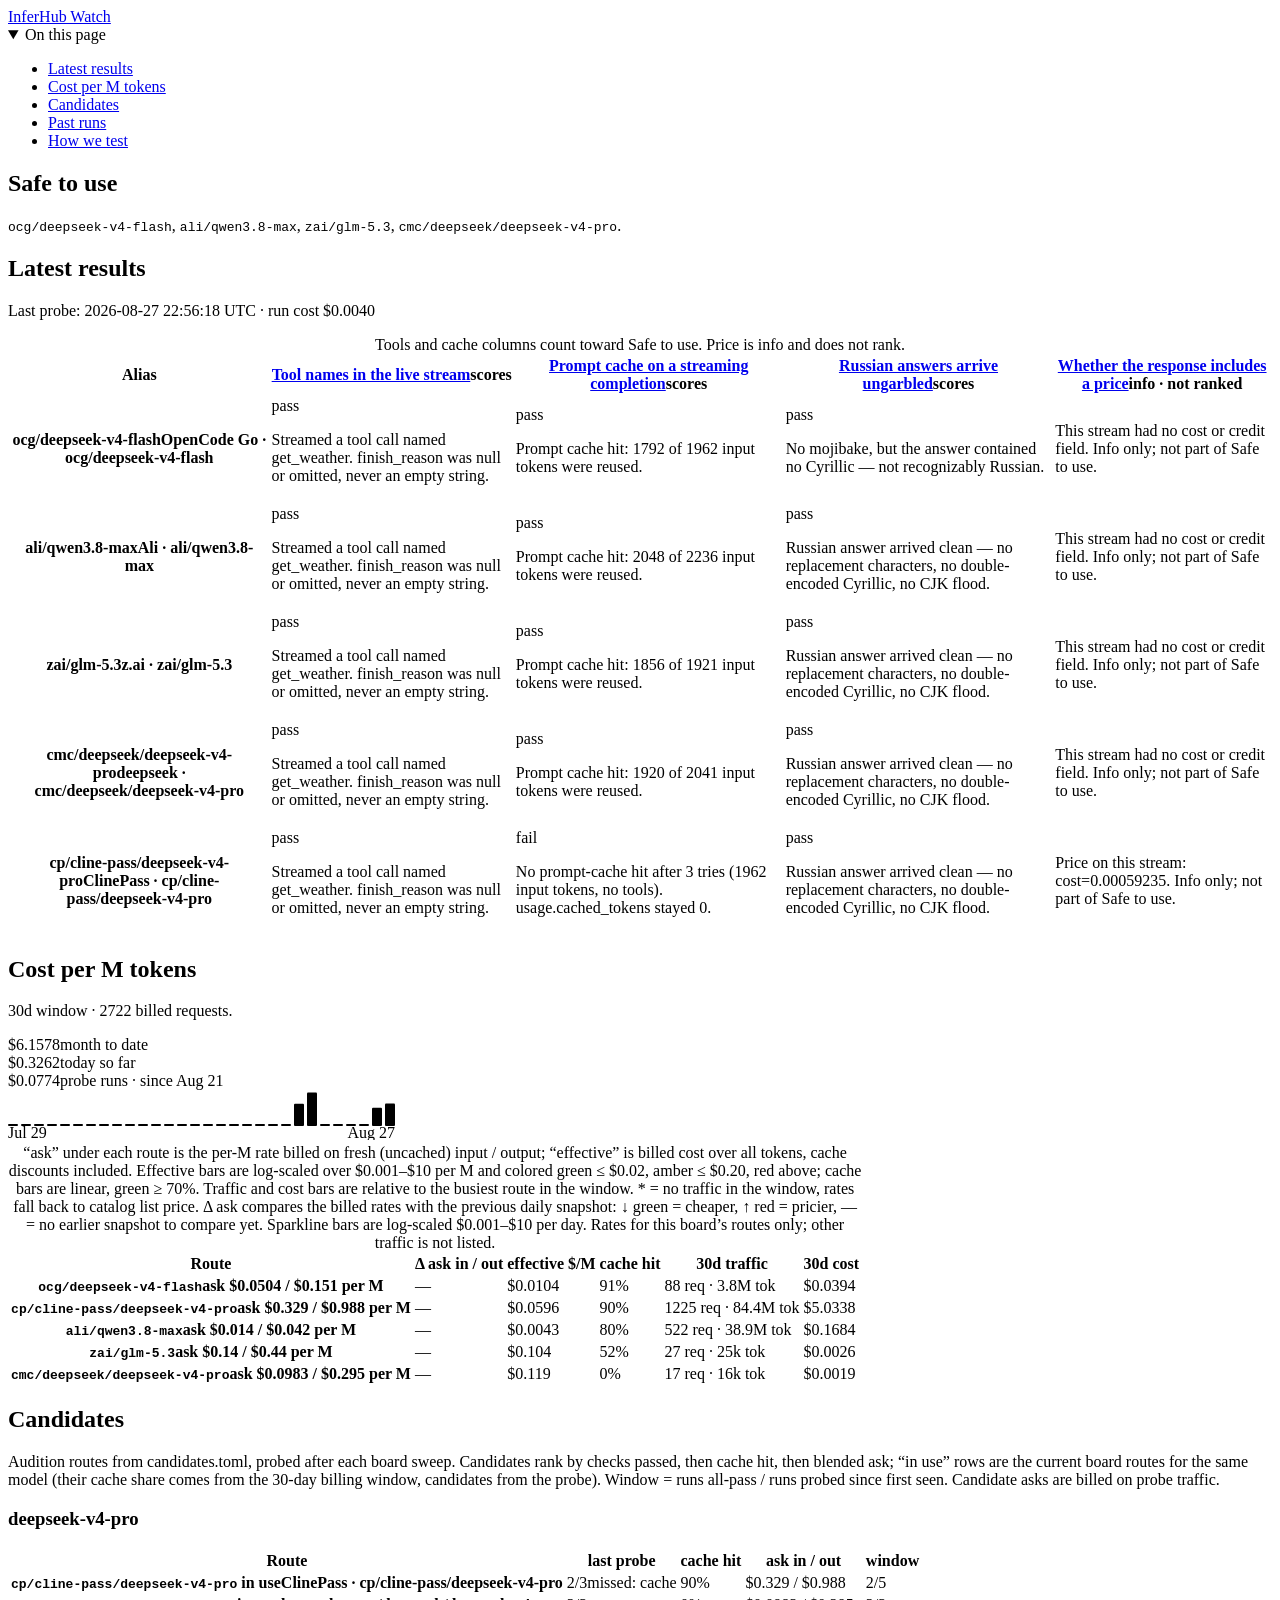
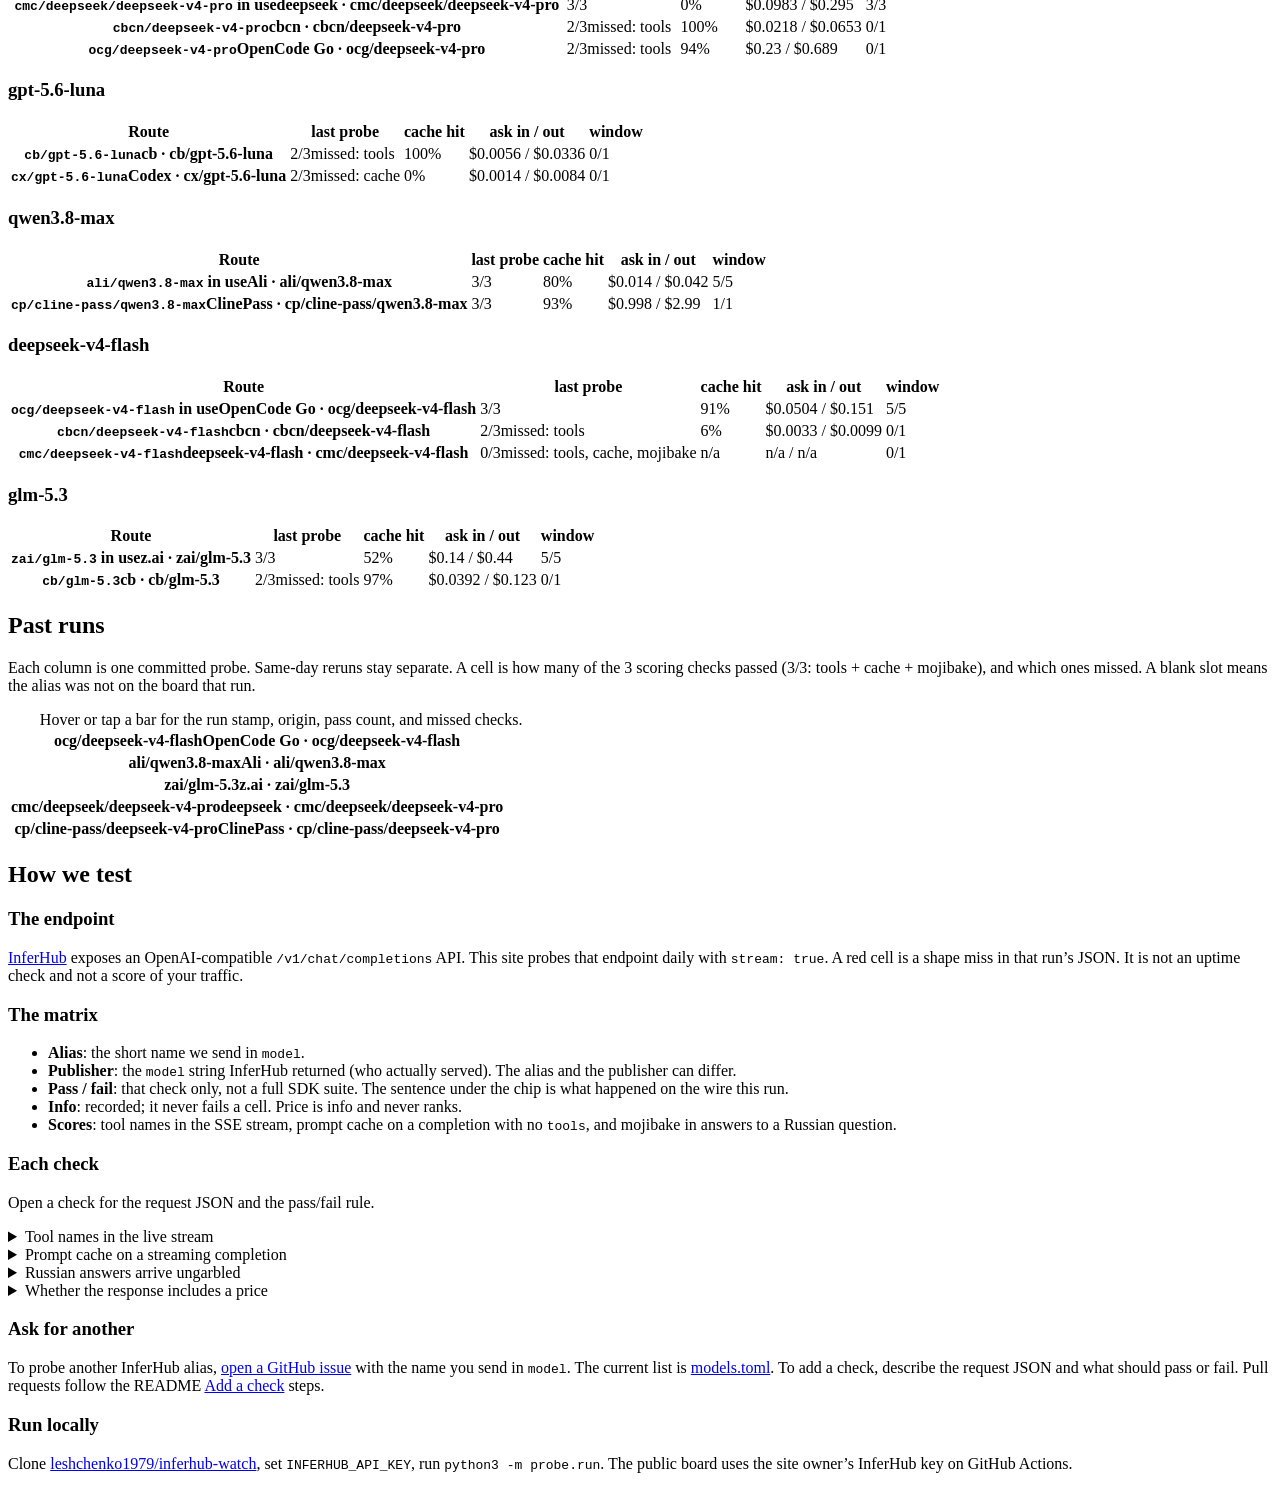
==== commit fd076660: "deploy: spend dashboard, ask deltas, candidates section" ====
--- a/index.html
+++ b/index.html
@@ -16,7 +16,7 @@
     <nav class="site-nav" aria-label="On this page">
   <details class="nav-menu">
     <summary aria-expanded="false">On this page</summary>
-    <ul id="board-nav"><li><a href="#probe">Latest results</a></li><li><a href="#pricing">Cost per M tokens</a></li><li><a href="#earlier">Past runs</a></li><li><a href="#method">How we test</a></li></ul>
+    <ul id="board-nav"><li><a href="#probe">Latest results</a></li><li><a href="#pricing">Cost per M tokens</a></li><li><a href="#candidates">Candidates</a></li><li><a href="#earlier">Past runs</a></li><li><a href="#method">How we test</a></li></ul>
   </details>
 </nav>
 
@@ -24,9 +24,9 @@
   <main>
     
     <section class="report" id="probe">
-  <div class="verdict"><h1>Safe to use</h1><p class="verdict-line"><code>ocg/deepseek-v4-flash</code>, <code>cp/cline-pass/deepseek-v4-pro</code>, <code>ali/qwen3.8-max</code>, <code>zai/glm-5.3</code>, <code>cmc/deepseek/deepseek-v4-pro</code>.</p></div>
+  <div class="verdict"><h1>Safe to use</h1><p class="verdict-line"><code>ocg/deepseek-v4-flash</code>, <code>ali/qwen3.8-max</code>, <code>zai/glm-5.3</code>, <code>cmc/deepseek/deepseek-v4-pro</code>.</p></div>
   <h2>Latest results</h2>
-  <p class="dispatch-meta">Last probe: <time datetime="2026-08-27T21:32:30">2026-08-27 21:32:30 UTC</time> · run cost <span class="run-cost">$0.0020</span></p>
+  <p class="dispatch-meta">Last probe: <time datetime="2026-08-27T22:56:18">2026-08-27 22:56:18 UTC</time> · run cost <span class="run-cost">$0.0040</span></p>
   <div class="scroll">
     <table class="matrix">
       <caption>Tools and cache columns count toward Safe to use. Price is info and does not rank.</caption>
@@ -35,11 +35,12 @@
           <th scope="col">Alias</th><th class="check-col col-score" scope="col"><a href="#check-stream_tools">Tool names in the live stream</a><span class="th-role">scores</span></th><th class="check-col col-score" scope="col"><a href="#check-cache_tools">Prompt cache on a streaming completion</a><span class="th-role">scores</span></th><th class="check-col col-score" scope="col"><a href="#check-ru_mojibake">Russian answers arrive ungarbled</a><span class="th-role">scores</span></th><th class="check-col col-info" scope="col"><a href="#check-usage_pricing">Whether the response includes a price</a><span class="th-role">info · not ranked</span></th>
         </tr>
       </thead>
-      <tbody><tr class="row-safe"><th class="alias-cell" scope="row"><span class="alias">ocg/deepseek-v4-flash</span><span class="pub">OpenCode Go · ocg/deepseek-v4-flash</span></th><td class="st-pass" data-label="tools · scores"><span class="pill">pass</span><p class="cell-note">Streamed a tool call named get_weather. finish_reason was null or omitted, never an empty string.</p></td><td class="st-pass" data-label="cache · scores"><span class="pill">pass</span><p class="cell-note">Prompt cache hit: 1792 of 1962 input tokens were reused.</p></td><td class="st-pass" data-label="mojibake · scores"><span class="pill">pass</span><p class="cell-note">Russian answer arrived clean — no replacement characters, no double-encoded Cyrillic, no CJK flood.</p></td><td class="st-info" data-label="usage pricing · info"><p class="cell-note info-note">This stream had no cost or credit field. Info only; not part of Safe to use.</p></td></tr><tr class="row-safe"><th class="alias-cell" scope="row"><span class="alias">cp/cline-pass/deepseek-v4-pro</span><span class="pub">ClinePass · cp/cline-pass/deepseek-v4-pro</span></th><td class="st-pass" data-label="tools · scores"><span class="pill">pass</span><p class="cell-note">Streamed a tool call named get_weather. finish_reason was null or omitted, never an empty string.</p></td><td class="st-pass" data-label="cache · scores"><span class="pill">pass</span><p class="cell-note">Prompt cache hit: 1562 of 1962 input tokens were reused.</p></td><td class="st-pass" data-label="mojibake · scores"><span class="pill">pass</span><p class="cell-note">Russian answer arrived clean — no replacement characters, no double-encoded Cyrillic, no CJK flood.</p></td><td class="st-info" data-label="usage pricing · info"><p class="cell-note info-note">Price on this stream: cost=0.0008151. Info only; not part of Safe to use.</p></td></tr><tr class="row-safe"><th class="alias-cell" scope="row"><span class="alias">ali/qwen3.8-max</span><span class="pub">Ali · ali/qwen3.8-max</span></th><td class="st-pass" data-label="tools · scores"><span class="pill">pass</span><p class="cell-note">Streamed a tool call named get_weather. finish_reason was null or omitted, never an empty string.</p></td><td class="st-pass" data-label="cache · scores"><span class="pill">pass</span><p class="cell-note">Prompt cache hit: 2048 of 2236 input tokens were reused.</p></td><td class="st-pass" data-label="mojibake · scores"><span class="pill">pass</span><p class="cell-note">Russian answer arrived clean — no replacement characters, no double-encoded Cyrillic, no CJK flood.</p></td><td class="st-info" data-label="usage pricing · info"><p class="cell-note info-note">This stream had no cost or credit field. Info only; not part of Safe to use.</p></td></tr><tr class="row-safe"><th class="alias-cell" scope="row"><span class="alias">zai/glm-5.3</span><span class="pub">z.ai · zai/glm-5.3</span></th><td class="st-pass" data-label="tools · scores"><span class="pill">pass</span><p class="cell-note">Streamed a tool call named get_weather. finish_reason was null or omitted, never an empty string.</p></td><td class="st-pass" data-label="cache · scores"><span class="pill">pass</span><p class="cell-note">Prompt cache hit: 1856 of 1921 input tokens were reused.</p></td><td class="st-pass" data-label="mojibake · scores"><span class="pill">pass</span><p class="cell-note">Russian answer arrived clean — no replacement characters, no double-encoded Cyrillic, no CJK flood.</p></td><td class="st-info" data-label="usage pricing · info"><p class="cell-note info-note">This stream had no cost or credit field. Info only; not part of Safe to use.</p></td></tr><tr class="row-safe"><th class="alias-cell" scope="row"><span class="alias">cmc/deepseek/deepseek-v4-pro</span><span class="pub">deepseek · cmc/deepseek/deepseek-v4-pro</span></th><td class="st-pass" data-label="tools · scores"><span class="pill">pass</span><p class="cell-note">Streamed a tool call named get_weather. finish_reason was null or omitted, never an empty string.</p></td><td class="st-pass" data-label="cache · scores"><span class="pill">pass</span><p class="cell-note">Prompt cache hit: 1920 of 2041 input tokens were reused.</p></td><td class="st-pass" data-label="mojibake · scores"><span class="pill">pass</span><p class="cell-note">Russian answer arrived clean — no replacement characters, no double-encoded Cyrillic, no CJK flood.</p></td><td class="st-info" data-label="usage pricing · info"><p class="cell-note info-note">This stream had no cost or credit field. Info only; not part of Safe to use.</p></td></tr></tbody>
+      <tbody><tr class="row-safe"><th class="alias-cell" scope="row"><span class="alias">ocg/deepseek-v4-flash</span><span class="pub">OpenCode Go · ocg/deepseek-v4-flash</span></th><td class="st-pass" data-label="tools · scores"><span class="pill">pass</span><p class="cell-note">Streamed a tool call named get_weather. finish_reason was null or omitted, never an empty string.</p></td><td class="st-pass" data-label="cache · scores"><span class="pill">pass</span><p class="cell-note">Prompt cache hit: 1792 of 1962 input tokens were reused.</p></td><td class="st-pass" data-label="mojibake · scores"><span class="pill">pass</span><p class="cell-note">No mojibake, but the answer contained no Cyrillic — not recognizably Russian.</p></td><td class="st-info" data-label="usage pricing · info"><p class="cell-note info-note">This stream had no cost or credit field. Info only; not part of Safe to use.</p></td></tr><tr class="row-safe"><th class="alias-cell" scope="row"><span class="alias">ali/qwen3.8-max</span><span class="pub">Ali · ali/qwen3.8-max</span></th><td class="st-pass" data-label="tools · scores"><span class="pill">pass</span><p class="cell-note">Streamed a tool call named get_weather. finish_reason was null or omitted, never an empty string.</p></td><td class="st-pass" data-label="cache · scores"><span class="pill">pass</span><p class="cell-note">Prompt cache hit: 2048 of 2236 input tokens were reused.</p></td><td class="st-pass" data-label="mojibake · scores"><span class="pill">pass</span><p class="cell-note">Russian answer arrived clean — no replacement characters, no double-encoded Cyrillic, no CJK flood.</p></td><td class="st-info" data-label="usage pricing · info"><p class="cell-note info-note">This stream had no cost or credit field. Info only; not part of Safe to use.</p></td></tr><tr class="row-safe"><th class="alias-cell" scope="row"><span class="alias">zai/glm-5.3</span><span class="pub">z.ai · zai/glm-5.3</span></th><td class="st-pass" data-label="tools · scores"><span class="pill">pass</span><p class="cell-note">Streamed a tool call named get_weather. finish_reason was null or omitted, never an empty string.</p></td><td class="st-pass" data-label="cache · scores"><span class="pill">pass</span><p class="cell-note">Prompt cache hit: 1856 of 1921 input tokens were reused.</p></td><td class="st-pass" data-label="mojibake · scores"><span class="pill">pass</span><p class="cell-note">Russian answer arrived clean — no replacement characters, no double-encoded Cyrillic, no CJK flood.</p></td><td class="st-info" data-label="usage pricing · info"><p class="cell-note info-note">This stream had no cost or credit field. Info only; not part of Safe to use.</p></td></tr><tr class="row-safe"><th class="alias-cell" scope="row"><span class="alias">cmc/deepseek/deepseek-v4-pro</span><span class="pub">deepseek · cmc/deepseek/deepseek-v4-pro</span></th><td class="st-pass" data-label="tools · scores"><span class="pill">pass</span><p class="cell-note">Streamed a tool call named get_weather. finish_reason was null or omitted, never an empty string.</p></td><td class="st-pass" data-label="cache · scores"><span class="pill">pass</span><p class="cell-note">Prompt cache hit: 1920 of 2041 input tokens were reused.</p></td><td class="st-pass" data-label="mojibake · scores"><span class="pill">pass</span><p class="cell-note">Russian answer arrived clean — no replacement characters, no double-encoded Cyrillic, no CJK flood.</p></td><td class="st-info" data-label="usage pricing · info"><p class="cell-note info-note">This stream had no cost or credit field. Info only; not part of Safe to use.</p></td></tr><tr><th class="alias-cell" scope="row"><span class="alias">cp/cline-pass/deepseek-v4-pro</span><span class="pub">ClinePass · cp/cline-pass/deepseek-v4-pro</span></th><td class="st-pass" data-label="tools · scores"><span class="pill">pass</span><p class="cell-note">Streamed a tool call named get_weather. finish_reason was null or omitted, never an empty string.</p></td><td class="st-fail" data-label="cache · scores"><span class="pill">fail</span><p class="cell-note">No prompt-cache hit after 3 tries (1962 input tokens, no tools). usage.cached_tokens stayed 0.</p></td><td class="st-pass" data-label="mojibake · scores"><span class="pill">pass</span><p class="cell-note">Russian answer arrived clean — no replacement characters, no double-encoded Cyrillic, no CJK flood.</p></td><td class="st-info" data-label="usage pricing · info"><p class="cell-note info-note">Price on this stream: cost=0.00059235. Info only; not part of Safe to use.</p></td></tr></tbody>
     </table>
   </div>
 </section>
-<section class="pricing-block" id="pricing"><h2>Cost per M tokens</h2><p class="section-note">30d window · 2245 billed requests.</p><div class="scroll"><table class="pricing"><caption>&#8220;ask&#8221; under each route is the per-M rate billed on fresh (uncached) input / output; &#8220;effective&#8221; is billed cost over all tokens, cache discounts included. Effective bars are log-scaled over $0.001&#8211;$10 per M and colored green &#8804; $0.02, amber &#8804; $0.20, red above; cache bars are linear, green &#8805; 70%. Traffic and cost bars are relative to the busiest route in the window. * = no traffic in the window, rates fall back to catalog list price. Rates for this board&#8217;s routes only; other traffic is not listed.</caption><thead><tr><th scope="col">Route</th><th scope="col" class="num">effective $/M</th><th scope="col" class="num">cache hit</th><th scope="col" class="num">30d traffic</th><th scope="col" class="num">30d cost</th></tr></thead><tbody><tr><th scope="row"><code>ocg/deepseek-v4-flash</code><span class="route-ask">ask $0.0504 / $0.151 per M</span></th><td class="num viz"><span class="viz-val">$0.0103</span><span class="viz-bar"><i class="ok" style="width:25%"></i></span></td><td class="num viz"><span class="viz-val">91%</span><span class="viz-bar"><i class="ok" style="width:91%"></i></span></td><td class="num viz"><span class="viz-val">83 req · 3.8M tok</span><span class="viz-bar"><i class="neutral" style="width:41%"></i></span></td><td class="num viz"><span class="viz-val">$0.0391</span><span class="viz-bar"><i class="gold" style="width:40%"></i></span></td></tr><tr><th scope="row"><code>cp/cline-pass/deepseek-v4-pro</code><span class="route-ask">ask $0.329 / $0.988 per M</span></th><td class="num viz"><span class="viz-val">$0.0596</span><span class="viz-bar"><i class="mid" style="width:44%"></i></span></td><td class="num viz"><span class="viz-val">90%</span><span class="viz-bar"><i class="ok" style="width:90%"></i></span></td><td class="num viz"><span class="viz-val">1219 req · 84.4M tok</span><span class="viz-bar"><i class="neutral" style="width:100%"></i></span></td><td class="num viz"><span class="viz-val">$5.0311</span><span class="viz-bar"><i class="gold" style="width:100%"></i></span></td></tr><tr><th scope="row"><code>ali/qwen3.8-max</code><span class="route-ask">ask $0.014 / $0.042 per M</span></th><td class="num viz"><span class="viz-val">$0.0055</span><span class="viz-bar"><i class="ok" style="width:19%"></i></span></td><td class="num viz"><span class="viz-val">72%</span><span class="viz-bar"><i class="ok" style="width:72%"></i></span></td><td class="num viz"><span class="viz-val">98 req · 4.4M tok</span><span class="viz-bar"><i class="neutral" style="width:44%"></i></span></td><td class="num viz"><span class="viz-val">$0.0245</span><span class="viz-bar"><i class="gold" style="width:34%"></i></span></td></tr><tr><th scope="row"><code>zai/glm-5.3</code><span class="route-ask">ask $0.14 / $0.44 per M</span></th><td class="num viz"><span class="viz-val">$0.102</span><span class="viz-bar"><i class="mid" style="width:50%"></i></span></td><td class="num viz"><span class="viz-val">53%</span><span class="viz-bar"><i class="mid" style="width:53%"></i></span></td><td class="num viz"><span class="viz-val">22 req · 21k tok</span><span class="viz-bar"><i class="neutral" style="width:12%"></i></span></td><td class="num viz"><span class="viz-val">$0.0021</span><span class="viz-bar"><i class="gold" style="width:4%"></i></span></td></tr><tr><th scope="row"><code>cmc/deepseek/deepseek-v4-pro</code><span class="route-ask">ask $0.0983 / $0.295 per M</span></th><td class="num viz"><span class="viz-val">$0.117</span><span class="viz-bar"><i class="mid" style="width:52%"></i></span></td><td class="num viz"><span class="viz-val">0%</span><span class="viz-bar"></span></td><td class="num viz"><span class="viz-val">13 req · 13k tok</span><span class="viz-bar"></span></td><td class="num viz"><span class="viz-val">$0.0015</span><span class="viz-bar"></span></td></tr></tbody></table></div></section>
+<section class="pricing-block" id="pricing"><h2>Cost per M tokens</h2><p class="section-note">30d window · 2722 billed requests.</p><div class="spend-block"><div class="spend-stats"><div class="spend-stat"><span class="spend-val">$6.1578</span><span class="spend-cap">month to date</span></div><div class="spend-stat"><span class="spend-val">$0.3262</span><span class="spend-cap">today so far</span></div><div class="spend-stat"><span class="spend-val">$0.0774</span><span class="spend-cap">probe runs · since Aug 21</span></div></div><svg class="spend-spark" viewBox="0 0 387 50" width="387" height="50" role="img" aria-label="Daily spend, last 30 days"><rect class="spark-zero" x="0" y="34" width="10" height="2" rx="1"><title>Jul 29 · no billed traffic</title></rect><rect class="spark-zero" x="13" y="34" width="10" height="2" rx="1"><title>Jul 30 · no billed traffic</title></rect><rect class="spark-zero" x="26" y="34" width="10" height="2" rx="1"><title>Jul 31 · no billed traffic</title></rect><rect class="spark-zero" x="39" y="34" width="10" height="2" rx="1"><title>Aug 1 · no billed traffic</title></rect><rect class="spark-zero" x="52" y="34" width="10" height="2" rx="1"><title>Aug 2 · no billed traffic</title></rect><rect class="spark-zero" x="65" y="34" width="10" height="2" rx="1"><title>Aug 3 · no billed traffic</title></rect><rect class="spark-zero" x="78" y="34" width="10" height="2" rx="1"><title>Aug 4 · no billed traffic</title></rect><rect class="spark-zero" x="91" y="34" width="10" height="2" rx="1"><title>Aug 5 · no billed traffic</title></rect><rect class="spark-zero" x="104" y="34" width="10" height="2" rx="1"><title>Aug 6 · no billed traffic</title></rect><rect class="spark-zero" x="117" y="34" width="10" height="2" rx="1"><title>Aug 7 · no billed traffic</title></rect><rect class="spark-zero" x="130" y="34" width="10" height="2" rx="1"><title>Aug 8 · no billed traffic</title></rect><rect class="spark-zero" x="143" y="34" width="10" height="2" rx="1"><title>Aug 9 · no billed traffic</title></rect><rect class="spark-zero" x="156" y="34" width="10" height="2" rx="1"><title>Aug 10 · no billed traffic</title></rect><rect class="spark-zero" x="169" y="34" width="10" height="2" rx="1"><title>Aug 11 · no billed traffic</title></rect><rect class="spark-zero" x="182" y="34" width="10" height="2" rx="1"><title>Aug 12 · no billed traffic</title></rect><rect class="spark-zero" x="195" y="34" width="10" height="2" rx="1"><title>Aug 13 · no billed traffic</title></rect><rect class="spark-zero" x="208" y="34" width="10" height="2" rx="1"><title>Aug 14 · no billed traffic</title></rect><rect class="spark-zero" x="221" y="34" width="10" height="2" rx="1"><title>Aug 15 · no billed traffic</title></rect><rect class="spark-zero" x="234" y="34" width="10" height="2" rx="1"><title>Aug 16 · no billed traffic</title></rect><rect class="spark-zero" x="247" y="34" width="10" height="2" rx="1"><title>Aug 17 · no billed traffic</title></rect><rect class="spark-zero" x="260" y="34" width="10" height="2" rx="1"><title>Aug 18 · no billed traffic</title></rect><rect class="spark-zero" x="273" y="34" width="10" height="2" rx="1"><title>Aug 19 · no billed traffic</title></rect><rect class="spark-bar" x="286" y="13.7" width="10" height="22.3" rx="1"><title>Aug 20 · $0.2989 · 146 req</title></rect><rect class="spark-bar" x="299" y="2.4" width="10" height="33.6" rx="1"><title>Aug 21 · $5.4244 · 1308 req</title></rect><rect class="spark-zero" x="312" y="34" width="10" height="2" rx="1"><title>Aug 22 · no billed traffic</title></rect><rect class="spark-zero" x="325" y="34" width="10" height="2" rx="1"><title>Aug 23 · no billed traffic</title></rect><rect class="spark-zero" x="338" y="34" width="10" height="2" rx="1"><title>Aug 24 · no billed traffic</title></rect><rect class="spark-bar" x="351" y="34.0" width="10" height="2.0" rx="1"><title>Aug 25 · $0.0004 · 15 req</title></rect><rect class="spark-bar" x="364" y="17.7" width="10" height="18.3" rx="1"><title>Aug 26 · $0.1079 · 169 req</title></rect><rect class="spark-bar" x="377" y="13.4" width="10" height="22.6" rx="1"><title>Aug 27 · $0.3262 · 1084 req</title></rect><line class="spark-axis" x1="0" y1="36.5" x2="387" y2="36.5"/><text class="spark-lab" x="0" y="48">Jul 29</text><text class="spark-lab" x="387" y="48" text-anchor="end">Aug 27</text></svg></div><div class="scroll"><table class="pricing"><caption>&#8220;ask&#8221; under each route is the per-M rate billed on fresh (uncached) input / output; &#8220;effective&#8221; is billed cost over all tokens, cache discounts included. Effective bars are log-scaled over $0.001&#8211;$10 per M and colored green &#8804; $0.02, amber &#8804; $0.20, red above; cache bars are linear, green &#8805; 70%. Traffic and cost bars are relative to the busiest route in the window. * = no traffic in the window, rates fall back to catalog list price. &#916; ask compares the billed rates with the previous daily snapshot: &#8595; green = cheaper, &#8593; red = pricier, &#8212; = no earlier snapshot to compare yet. Sparkline bars are log-scaled $0.001&#8211;$10 per day. Rates for this board&#8217;s routes only; other traffic is not listed.</caption><thead><tr><th scope="col">Route</th><th scope="col" class="num">&#916; ask in / out</th><th scope="col" class="num">effective $/M</th><th scope="col" class="num">cache hit</th><th scope="col" class="num">30d traffic</th><th scope="col" class="num">30d cost</th></tr></thead><tbody><tr><th scope="row"><code>ocg/deepseek-v4-flash</code><span class="route-ask">ask $0.0504 / $0.151 per M</span></th><td class="num ask-delta" data-label="&#916; ask in / out"><span class="delta-flat" title="no earlier snapshot for this route">&#8212;</span></td><td class="num viz"><span class="viz-val">$0.0104</span><span class="viz-bar"><i class="ok" style="width:25%"></i></span></td><td class="num viz"><span class="viz-val">91%</span><span class="viz-bar"><i class="ok" style="width:91%"></i></span></td><td class="num viz"><span class="viz-val">88 req · 3.8M tok</span><span class="viz-bar"><i class="neutral" style="width:38%"></i></span></td><td class="num viz"><span class="viz-val">$0.0394</span><span class="viz-bar"><i class="gold" style="width:39%"></i></span></td></tr><tr><th scope="row"><code>cp/cline-pass/deepseek-v4-pro</code><span class="route-ask">ask $0.329 / $0.988 per M</span></th><td class="num ask-delta" data-label="&#916; ask in / out"><span class="delta-flat" title="no earlier snapshot for this route">&#8212;</span></td><td class="num viz"><span class="viz-val">$0.0596</span><span class="viz-bar"><i class="mid" style="width:44%"></i></span></td><td class="num viz"><span class="viz-val">90%</span><span class="viz-bar"><i class="ok" style="width:90%"></i></span></td><td class="num viz"><span class="viz-val">1225 req · 84.4M tok</span><span class="viz-bar"><i class="neutral" style="width:100%"></i></span></td><td class="num viz"><span class="viz-val">$5.0338</span><span class="viz-bar"><i class="gold" style="width:100%"></i></span></td></tr><tr><th scope="row"><code>ali/qwen3.8-max</code><span class="route-ask">ask $0.014 / $0.042 per M</span></th><td class="num ask-delta" data-label="&#916; ask in / out"><span class="delta-flat" title="no earlier snapshot for this route">&#8212;</span></td><td class="num viz"><span class="viz-val">$0.0043</span><span class="viz-bar"><i class="ok" style="width:16%"></i></span></td><td class="num viz"><span class="viz-val">80%</span><span class="viz-bar"><i class="ok" style="width:80%"></i></span></td><td class="num viz"><span class="viz-val">522 req · 38.9M tok</span><span class="viz-bar"><i class="neutral" style="width:80%"></i></span></td><td class="num viz"><span class="viz-val">$0.1684</span><span class="viz-bar"><i class="gold" style="width:57%"></i></span></td></tr><tr><th scope="row"><code>zai/glm-5.3</code><span class="route-ask">ask $0.14 / $0.44 per M</span></th><td class="num ask-delta" data-label="&#916; ask in / out"><span class="delta-flat" title="no earlier snapshot for this route">&#8212;</span></td><td class="num viz"><span class="viz-val">$0.104</span><span class="viz-bar"><i class="mid" style="width:50%"></i></span></td><td class="num viz"><span class="viz-val">52%</span><span class="viz-bar"><i class="mid" style="width:52%"></i></span></td><td class="num viz"><span class="viz-val">27 req · 25k tok</span><span class="viz-bar"><i class="neutral" style="width:11%"></i></span></td><td class="num viz"><span class="viz-val">$0.0026</span><span class="viz-bar"><i class="gold" style="width:4%"></i></span></td></tr><tr><th scope="row"><code>cmc/deepseek/deepseek-v4-pro</code><span class="route-ask">ask $0.0983 / $0.295 per M</span></th><td class="num ask-delta" data-label="&#916; ask in / out"><span class="delta-flat" title="no earlier snapshot for this route">&#8212;</span></td><td class="num viz"><span class="viz-val">$0.119</span><span class="viz-bar"><i class="mid" style="width:52%"></i></span></td><td class="num viz"><span class="viz-val">0%</span><span class="viz-bar"></span></td><td class="num viz"><span class="viz-val">17 req · 16k tok</span><span class="viz-bar"></span></td><td class="num viz"><span class="viz-val">$0.0019</span><span class="viz-bar"></span></td></tr></tbody></table></div></section>
+<section class="candidates-block" id="candidates"><h2>Candidates</h2><p class="section-note">Audition routes from candidates.toml, probed after each board sweep. Candidates rank by checks passed, then cache hit, then blended ask; &#8220;in use&#8221; rows are the current board routes for the same model (their cache share comes from the 30-day billing window, candidates from the probe). Window = runs all-pass / runs probed since first seen. Candidate asks are billed on probe traffic.</p><h3 class="cand-model">deepseek-v4-pro</h3><div class="scroll"><table class="pricing candidates"><thead><tr><th scope="col">Route</th><th scope="col" class="num">last probe</th><th scope="col" class="num">cache hit</th><th scope="col" class="num">ask in / out</th><th scope="col" class="num">window</th></tr></thead><tbody><tr><th scope="row"><code>cp/cline-pass/deepseek-v4-pro</code> <span class="pill in-use">in use</span><span class="route-ask">ClinePass · cp/cline-pass/deepseek-v4-pro</span></th><td class="num">2/3<span class="route-ask">missed: cache</span></td><td class="num viz"><span class="viz-val">90%</span><span class="viz-bar"><i class="ok" style="width:90%"></i></span></td><td class="num">$0.329 / $0.988</td><td class="num" title="runs all-pass / runs probed since first seen">2/5</td></tr><tr><th scope="row"><code>cmc/deepseek/deepseek-v4-pro</code> <span class="pill in-use">in use</span><span class="route-ask">deepseek · cmc/deepseek/deepseek-v4-pro</span></th><td class="num">3/3</td><td class="num viz"><span class="viz-val">0%</span><span class="viz-bar"></span></td><td class="num">$0.0983 / $0.295</td><td class="num" title="runs all-pass / runs probed since first seen">3/3</td></tr><tr><th scope="row"><code>cbcn/deepseek-v4-pro</code><span class="route-ask">cbcn · cbcn/deepseek-v4-pro</span></th><td class="num">2/3<span class="route-ask">missed: tools</span></td><td class="num viz"><span class="viz-val">100%</span><span class="viz-bar"><i class="ok" style="width:100%"></i></span></td><td class="num">$0.0218 / $0.0653</td><td class="num" title="runs all-pass / runs probed since first seen">0/1</td></tr><tr><th scope="row"><code>ocg/deepseek-v4-pro</code><span class="route-ask">OpenCode Go · ocg/deepseek-v4-pro</span></th><td class="num">2/3<span class="route-ask">missed: tools</span></td><td class="num viz"><span class="viz-val">94%</span><span class="viz-bar"><i class="ok" style="width:94%"></i></span></td><td class="num">$0.23 / $0.689</td><td class="num" title="runs all-pass / runs probed since first seen">0/1</td></tr></tbody></table></div><h3 class="cand-model">gpt-5.6-luna</h3><div class="scroll"><table class="pricing candidates"><thead><tr><th scope="col">Route</th><th scope="col" class="num">last probe</th><th scope="col" class="num">cache hit</th><th scope="col" class="num">ask in / out</th><th scope="col" class="num">window</th></tr></thead><tbody><tr><th scope="row"><code>cb/gpt-5.6-luna</code><span class="route-ask">cb · cb/gpt-5.6-luna</span></th><td class="num">2/3<span class="route-ask">missed: tools</span></td><td class="num viz"><span class="viz-val">100%</span><span class="viz-bar"><i class="ok" style="width:100%"></i></span></td><td class="num">$0.0056 / $0.0336</td><td class="num" title="runs all-pass / runs probed since first seen">0/1</td></tr><tr><th scope="row"><code>cx/gpt-5.6-luna</code><span class="route-ask">Codex · cx/gpt-5.6-luna</span></th><td class="num">2/3<span class="route-ask">missed: cache</span></td><td class="num viz"><span class="viz-val">0%</span><span class="viz-bar"></span></td><td class="num">$0.0014 / $0.0084</td><td class="num" title="runs all-pass / runs probed since first seen">0/1</td></tr></tbody></table></div><h3 class="cand-model">qwen3.8-max</h3><div class="scroll"><table class="pricing candidates"><thead><tr><th scope="col">Route</th><th scope="col" class="num">last probe</th><th scope="col" class="num">cache hit</th><th scope="col" class="num">ask in / out</th><th scope="col" class="num">window</th></tr></thead><tbody><tr><th scope="row"><code>ali/qwen3.8-max</code> <span class="pill in-use">in use</span><span class="route-ask">Ali · ali/qwen3.8-max</span></th><td class="num">3/3</td><td class="num viz"><span class="viz-val">80%</span><span class="viz-bar"><i class="ok" style="width:80%"></i></span></td><td class="num">$0.014 / $0.042</td><td class="num" title="runs all-pass / runs probed since first seen">5/5</td></tr><tr><th scope="row"><code>cp/cline-pass/qwen3.8-max</code><span class="route-ask">ClinePass · cp/cline-pass/qwen3.8-max</span></th><td class="num">3/3</td><td class="num viz"><span class="viz-val">93%</span><span class="viz-bar"><i class="ok" style="width:93%"></i></span></td><td class="num">$0.998 / $2.99</td><td class="num" title="runs all-pass / runs probed since first seen">1/1</td></tr></tbody></table></div><h3 class="cand-model">deepseek-v4-flash</h3><div class="scroll"><table class="pricing candidates"><thead><tr><th scope="col">Route</th><th scope="col" class="num">last probe</th><th scope="col" class="num">cache hit</th><th scope="col" class="num">ask in / out</th><th scope="col" class="num">window</th></tr></thead><tbody><tr><th scope="row"><code>ocg/deepseek-v4-flash</code> <span class="pill in-use">in use</span><span class="route-ask">OpenCode Go · ocg/deepseek-v4-flash</span></th><td class="num">3/3</td><td class="num viz"><span class="viz-val">91%</span><span class="viz-bar"><i class="ok" style="width:91%"></i></span></td><td class="num">$0.0504 / $0.151</td><td class="num" title="runs all-pass / runs probed since first seen">5/5</td></tr><tr><th scope="row"><code>cbcn/deepseek-v4-flash</code><span class="route-ask">cbcn · cbcn/deepseek-v4-flash</span></th><td class="num">2/3<span class="route-ask">missed: tools</span></td><td class="num viz"><span class="viz-val">6%</span><span class="viz-bar"><i class="bad" style="width:6%"></i></span></td><td class="num">$0.0033 / $0.0099</td><td class="num" title="runs all-pass / runs probed since first seen">0/1</td></tr><tr><th scope="row"><code>cmc/deepseek-v4-flash</code><span class="route-ask">deepseek-v4-flash · cmc/deepseek-v4-flash</span></th><td class="num">0/3<span class="route-ask">missed: tools, cache, mojibake</span></td><td class="num viz"><span class="viz-val">n/a</span><span class="viz-bar"></span></td><td class="num">n/a / n/a</td><td class="num" title="runs all-pass / runs probed since first seen">0/1</td></tr></tbody></table></div><h3 class="cand-model">glm-5.3</h3><div class="scroll"><table class="pricing candidates"><thead><tr><th scope="col">Route</th><th scope="col" class="num">last probe</th><th scope="col" class="num">cache hit</th><th scope="col" class="num">ask in / out</th><th scope="col" class="num">window</th></tr></thead><tbody><tr><th scope="row"><code>zai/glm-5.3</code> <span class="pill in-use">in use</span><span class="route-ask">z.ai · zai/glm-5.3</span></th><td class="num">3/3</td><td class="num viz"><span class="viz-val">52%</span><span class="viz-bar"><i class="mid" style="width:52%"></i></span></td><td class="num">$0.14 / $0.44</td><td class="num" title="runs all-pass / runs probed since first seen">5/5</td></tr><tr><th scope="row"><code>cb/glm-5.3</code><span class="route-ask">cb · cb/glm-5.3</span></th><td class="num">2/3<span class="route-ask">missed: tools</span></td><td class="num viz"><span class="viz-val">97%</span><span class="viz-bar"><i class="ok" style="width:97%"></i></span></td><td class="num">$0.0392 / $0.123</td><td class="num" title="runs all-pass / runs probed since first seen">0/1</td></tr></tbody></table></div></section>
 <section class="history" id="earlier">
   <h2>Past runs</h2>
   <p class="section-note">Each column is one committed probe. Same-day reruns stay separate. A cell is how many of the
@@ -48,7 +49,7 @@
   <div class="scroll">
     <table class="timeline">
       <caption>Hover or tap a bar for the run stamp, origin, pass count, and missed checks.</caption>
-      <tbody><tr><th class="alias-cell" scope="row"><span class="alias">ocg/deepseek-v4-flash</span><span class="pub">OpenCode Go · ocg/deepseek-v4-flash</span></th><td class="absent" data-tip="08-21 09:00 seed · fixture · not probed" tabindex="0"></td><td class="absent" data-tip="08-21 12:23 Actions · CI · not probed" tabindex="0"></td><td class="absent" data-tip="08-21 14:06 Actions · CI · not probed" tabindex="0"></td><td class="absent" data-tip="08-21 15:46 Actions · CI · not probed" tabindex="0"></td><td class="absent" data-tip="08-21 16:04 Actions · CI · not probed" tabindex="0"></td><td class="absent" data-tip="08-21 16:33 Actions · CI · not probed" tabindex="0"></td><td class="absent" data-tip="08-27 19:27 Actions · CI · not probed" tabindex="0"></td><td class="ok" data-tip="08-27 19:52 Actions · CI · 3/3 · all pass · cost $0.000036" tabindex="0"></td><td class="ok" data-tip="08-27 20:19 Actions · CI · 3/3 · all pass · cost $0.0003" tabindex="0"></td><td class="ok" data-tip="08-27 21:17 Actions · CI · 3/3 · all pass · cost $0.0002" tabindex="0"></td><td class="ok" data-tip="08-27 21:32 Actions · CI · 3/3 · all pass · cost $0.0003" tabindex="0"></td></tr><tr><th class="alias-cell" scope="row"><span class="alias">cp/cline-pass/deepseek-v4-pro</span><span class="pub">ClinePass · cp/cline-pass/deepseek-v4-pro</span></th><td class="absent" data-tip="08-21 09:00 seed · fixture · not probed" tabindex="0"></td><td class="absent" data-tip="08-21 12:23 Actions · CI · not probed" tabindex="0"></td><td class="absent" data-tip="08-21 14:06 Actions · CI · not probed" tabindex="0"></td><td class="absent" data-tip="08-21 15:46 Actions · CI · not probed" tabindex="0"></td><td class="absent" data-tip="08-21 16:04 Actions · CI · not probed" tabindex="0"></td><td class="absent" data-tip="08-21 16:33 Actions · CI · not probed" tabindex="0"></td><td class="absent" data-tip="08-27 19:27 Actions · CI · not probed" tabindex="0"></td><td class="mid" data-tip="08-27 19:52 Actions · CI · 2/3 · missed: cache · cost $0.0008" tabindex="0"></td><td class="mid" data-tip="08-27 20:19 Actions · CI · 2/3 · missed: cache · cost $0.0026" tabindex="0"></td><td class="ok" data-tip="08-27 21:17 Actions · CI · 3/3 · all pass · cost $0.0018" tabindex="0"></td><td class="ok" data-tip="08-27 21:32 Actions · CI · 3/3 · all pass · cost $0.0010" tabindex="0"></td></tr><tr><th class="alias-cell" scope="row"><span class="alias">ali/qwen3.8-max</span><span class="pub">Ali · ali/qwen3.8-max</span></th><td class="absent" data-tip="08-21 09:00 seed · fixture · not probed" tabindex="0"></td><td class="absent" data-tip="08-21 12:23 Actions · CI · not probed" tabindex="0"></td><td class="absent" data-tip="08-21 14:06 Actions · CI · not probed" tabindex="0"></td><td class="absent" data-tip="08-21 15:46 Actions · CI · not probed" tabindex="0"></td><td class="absent" data-tip="08-21 16:04 Actions · CI · not probed" tabindex="0"></td><td class="absent" data-tip="08-21 16:33 Actions · CI · not probed" tabindex="0"></td><td class="absent" data-tip="08-27 19:27 Actions · CI · not probed" tabindex="0"></td><td class="ok" data-tip="08-27 19:52 Actions · CI · 3/3 · all pass · cost $0.000020" tabindex="0"></td><td class="ok" data-tip="08-27 20:19 Actions · CI · 3/3 · all pass · cost $0.0001" tabindex="0"></td><td class="ok" data-tip="08-27 21:17 Actions · CI · 3/3 · all pass · cost $0.0001" tabindex="0"></td><td class="ok" data-tip="08-27 21:32 Actions · CI · 3/3 · all pass · cost $0.0001" tabindex="0"></td></tr><tr><th class="alias-cell" scope="row"><span class="alias">zai/glm-5.3</span><span class="pub">z.ai · zai/glm-5.3</span></th><td class="absent" data-tip="08-21 09:00 seed · fixture · not probed" tabindex="0"></td><td class="absent" data-tip="08-21 12:23 Actions · CI · not probed" tabindex="0"></td><td class="absent" data-tip="08-21 14:06 Actions · CI · not probed" tabindex="0"></td><td class="absent" data-tip="08-21 15:46 Actions · CI · not probed" tabindex="0"></td><td class="absent" data-tip="08-21 16:04 Actions · CI · not probed" tabindex="0"></td><td class="absent" data-tip="08-21 16:33 Actions · CI · not probed" tabindex="0"></td><td class="absent" data-tip="08-27 19:27 Actions · CI · not probed" tabindex="0"></td><td class="ok" data-tip="08-27 19:52 Actions · CI · 3/3 · all pass · cost $0.0003" tabindex="0"></td><td class="ok" data-tip="08-27 20:19 Actions · CI · 3/3 · all pass · cost $0.0005" tabindex="0"></td><td class="ok" data-tip="08-27 21:17 Actions · CI · 3/3 · all pass · cost $0.0005" tabindex="0"></td><td class="ok" data-tip="08-27 21:32 Actions · CI · 3/3 · all pass · cost $0.0002" tabindex="0"></td></tr><tr><th class="alias-cell" scope="row"><span class="alias">cmc/deepseek/deepseek-v4-pro</span><span class="pub">deepseek · cmc/deepseek/deepseek-v4-pro</span></th><td class="absent" data-tip="08-21 09:00 seed · fixture · not probed" tabindex="0"></td><td class="absent" data-tip="08-21 12:23 Actions · CI · not probed" tabindex="0"></td><td class="absent" data-tip="08-21 14:06 Actions · CI · not probed" tabindex="0"></td><td class="absent" data-tip="08-21 15:46 Actions · CI · not probed" tabindex="0"></td><td class="absent" data-tip="08-21 16:04 Actions · CI · not probed" tabindex="0"></td><td class="absent" data-tip="08-21 16:33 Actions · CI · not probed" tabindex="0"></td><td class="absent" data-tip="08-27 19:27 Actions · CI · not probed" tabindex="0"></td><td class="absent" data-tip="08-27 19:52 Actions · CI · not probed" tabindex="0"></td><td class="absent" data-tip="08-27 20:19 Actions · CI · not probed" tabindex="0"></td><td class="ok" data-tip="08-27 21:17 Actions · CI · 3/3 · all pass · cost $0.0004" tabindex="0"></td><td class="ok" data-tip="08-27 21:32 Actions · CI · 3/3 · all pass · cost $0.0004" tabindex="0"></td></tr></tbody>
+      <tbody><tr><th class="alias-cell" scope="row"><span class="alias">ocg/deepseek-v4-flash</span><span class="pub">OpenCode Go · ocg/deepseek-v4-flash</span></th><td class="absent" data-tip="08-21 09:00 seed · fixture · not probed" tabindex="0"></td><td class="absent" data-tip="08-21 12:23 Actions · CI · not probed" tabindex="0"></td><td class="absent" data-tip="08-21 14:06 Actions · CI · not probed" tabindex="0"></td><td class="absent" data-tip="08-21 15:46 Actions · CI · not probed" tabindex="0"></td><td class="absent" data-tip="08-21 16:04 Actions · CI · not probed" tabindex="0"></td><td class="absent" data-tip="08-21 16:33 Actions · CI · not probed" tabindex="0"></td><td class="absent" data-tip="08-27 19:27 Actions · CI · not probed" tabindex="0"></td><td class="ok" data-tip="08-27 19:52 Actions · CI · 3/3 · all pass · cost $0.000036" tabindex="0"></td><td class="ok" data-tip="08-27 20:19 Actions · CI · 3/3 · all pass · cost $0.0003" tabindex="0"></td><td class="ok" data-tip="08-27 21:17 Actions · CI · 3/3 · all pass · cost $0.0002" tabindex="0"></td><td class="ok" data-tip="08-27 21:32 Actions · CI · 3/3 · all pass · cost $0.0003" tabindex="0"></td><td class="ok" data-tip="08-27 22:56 Actions · CI · 3/3 · all pass · cost $0.0003" tabindex="0"></td></tr><tr><th class="alias-cell" scope="row"><span class="alias">ali/qwen3.8-max</span><span class="pub">Ali · ali/qwen3.8-max</span></th><td class="absent" data-tip="08-21 09:00 seed · fixture · not probed" tabindex="0"></td><td class="absent" data-tip="08-21 12:23 Actions · CI · not probed" tabindex="0"></td><td class="absent" data-tip="08-21 14:06 Actions · CI · not probed" tabindex="0"></td><td class="absent" data-tip="08-21 15:46 Actions · CI · not probed" tabindex="0"></td><td class="absent" data-tip="08-21 16:04 Actions · CI · not probed" tabindex="0"></td><td class="absent" data-tip="08-21 16:33 Actions · CI · not probed" tabindex="0"></td><td class="absent" data-tip="08-27 19:27 Actions · CI · not probed" tabindex="0"></td><td class="ok" data-tip="08-27 19:52 Actions · CI · 3/3 · all pass · cost $0.000020" tabindex="0"></td><td class="ok" data-tip="08-27 20:19 Actions · CI · 3/3 · all pass · cost $0.0001" tabindex="0"></td><td class="ok" data-tip="08-27 21:17 Actions · CI · 3/3 · all pass · cost $0.0001" tabindex="0"></td><td class="ok" data-tip="08-27 21:32 Actions · CI · 3/3 · all pass · cost $0.0001" tabindex="0"></td><td class="ok" data-tip="08-27 22:56 Actions · CI · 3/3 · all pass · cost $0.0001" tabindex="0"></td></tr><tr><th class="alias-cell" scope="row"><span class="alias">zai/glm-5.3</span><span class="pub">z.ai · zai/glm-5.3</span></th><td class="absent" data-tip="08-21 09:00 seed · fixture · not probed" tabindex="0"></td><td class="absent" data-tip="08-21 12:23 Actions · CI · not probed" tabindex="0"></td><td class="absent" data-tip="08-21 14:06 Actions · CI · not probed" tabindex="0"></td><td class="absent" data-tip="08-21 15:46 Actions · CI · not probed" tabindex="0"></td><td class="absent" data-tip="08-21 16:04 Actions · CI · not probed" tabindex="0"></td><td class="absent" data-tip="08-21 16:33 Actions · CI · not probed" tabindex="0"></td><td class="absent" data-tip="08-27 19:27 Actions · CI · not probed" tabindex="0"></td><td class="ok" data-tip="08-27 19:52 Actions · CI · 3/3 · all pass · cost $0.0003" tabindex="0"></td><td class="ok" data-tip="08-27 20:19 Actions · CI · 3/3 · all pass · cost $0.0005" tabindex="0"></td><td class="ok" data-tip="08-27 21:17 Actions · CI · 3/3 · all pass · cost $0.0005" tabindex="0"></td><td class="ok" data-tip="08-27 21:32 Actions · CI · 3/3 · all pass · cost $0.0002" tabindex="0"></td><td class="ok" data-tip="08-27 22:56 Actions · CI · 3/3 · all pass · cost $0.0005" tabindex="0"></td></tr><tr><th class="alias-cell" scope="row"><span class="alias">cmc/deepseek/deepseek-v4-pro</span><span class="pub">deepseek · cmc/deepseek/deepseek-v4-pro</span></th><td class="absent" data-tip="08-21 09:00 seed · fixture · not probed" tabindex="0"></td><td class="absent" data-tip="08-21 12:23 Actions · CI · not probed" tabindex="0"></td><td class="absent" data-tip="08-21 14:06 Actions · CI · not probed" tabindex="0"></td><td class="absent" data-tip="08-21 15:46 Actions · CI · not probed" tabindex="0"></td><td class="absent" data-tip="08-21 16:04 Actions · CI · not probed" tabindex="0"></td><td class="absent" data-tip="08-21 16:33 Actions · CI · not probed" tabindex="0"></td><td class="absent" data-tip="08-27 19:27 Actions · CI · not probed" tabindex="0"></td><td class="absent" data-tip="08-27 19:52 Actions · CI · not probed" tabindex="0"></td><td class="absent" data-tip="08-27 20:19 Actions · CI · not probed" tabindex="0"></td><td class="ok" data-tip="08-27 21:17 Actions · CI · 3/3 · all pass · cost $0.0004" tabindex="0"></td><td class="ok" data-tip="08-27 21:32 Actions · CI · 3/3 · all pass · cost $0.0004" tabindex="0"></td><td class="ok" data-tip="08-27 22:56 Actions · CI · 3/3 · all pass · cost $0.0004" tabindex="0"></td></tr><tr><th class="alias-cell" scope="row"><span class="alias">cp/cline-pass/deepseek-v4-pro</span><span class="pub">ClinePass · cp/cline-pass/deepseek-v4-pro</span></th><td class="absent" data-tip="08-21 09:00 seed · fixture · not probed" tabindex="0"></td><td class="absent" data-tip="08-21 12:23 Actions · CI · not probed" tabindex="0"></td><td class="absent" data-tip="08-21 14:06 Actions · CI · not probed" tabindex="0"></td><td class="absent" data-tip="08-21 15:46 Actions · CI · not probed" tabindex="0"></td><td class="absent" data-tip="08-21 16:04 Actions · CI · not probed" tabindex="0"></td><td class="absent" data-tip="08-21 16:33 Actions · CI · not probed" tabindex="0"></td><td class="absent" data-tip="08-27 19:27 Actions · CI · not probed" tabindex="0"></td><td class="mid" data-tip="08-27 19:52 Actions · CI · 2/3 · missed: cache · cost $0.0008" tabindex="0"></td><td class="mid" data-tip="08-27 20:19 Actions · CI · 2/3 · missed: cache · cost $0.0026" tabindex="0"></td><td class="ok" data-tip="08-27 21:17 Actions · CI · 3/3 · all pass · cost $0.0018" tabindex="0"></td><td class="ok" data-tip="08-27 21:32 Actions · CI · 3/3 · all pass · cost $0.0010" tabindex="0"></td><td class="mid" data-tip="08-27 22:56 Actions · CI · 2/3 · missed: cache · cost $0.0027" tabindex="0"></td></tr></tbody>
     </table>
   </div>
 </section>
